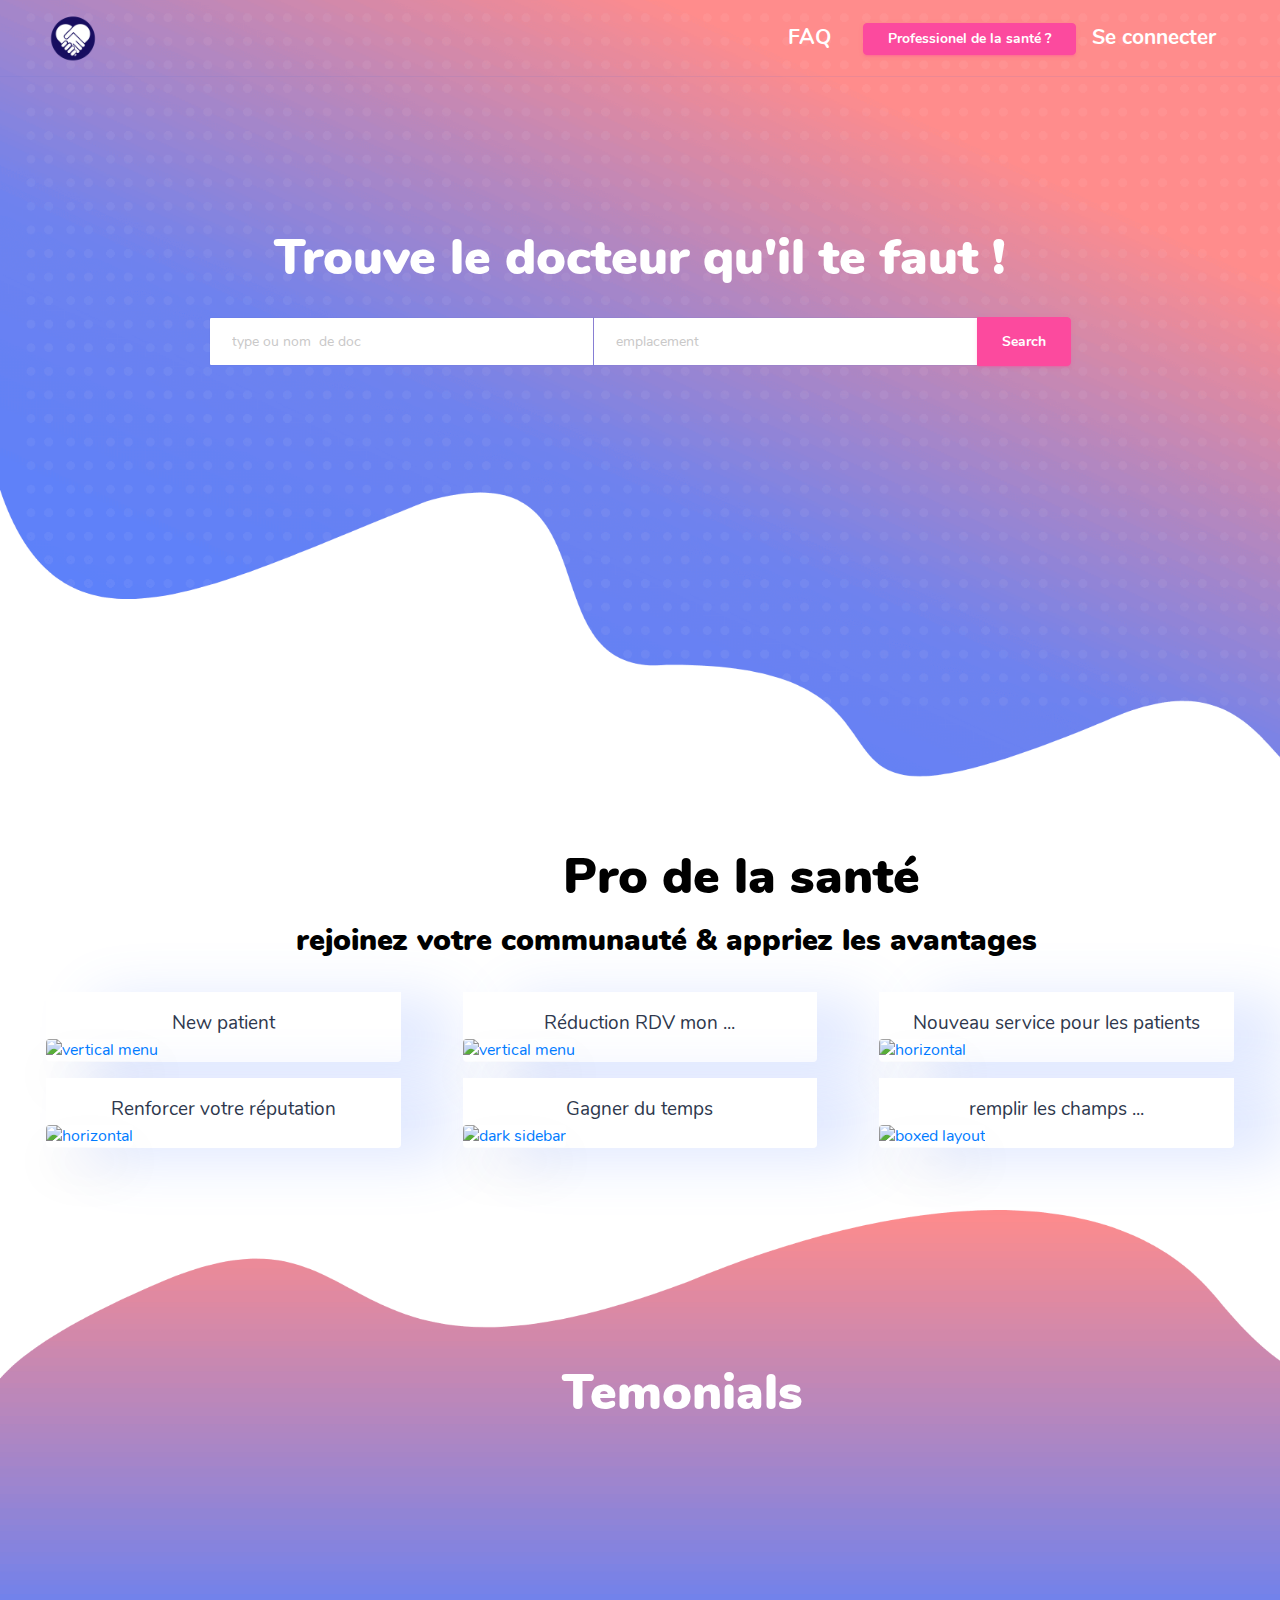
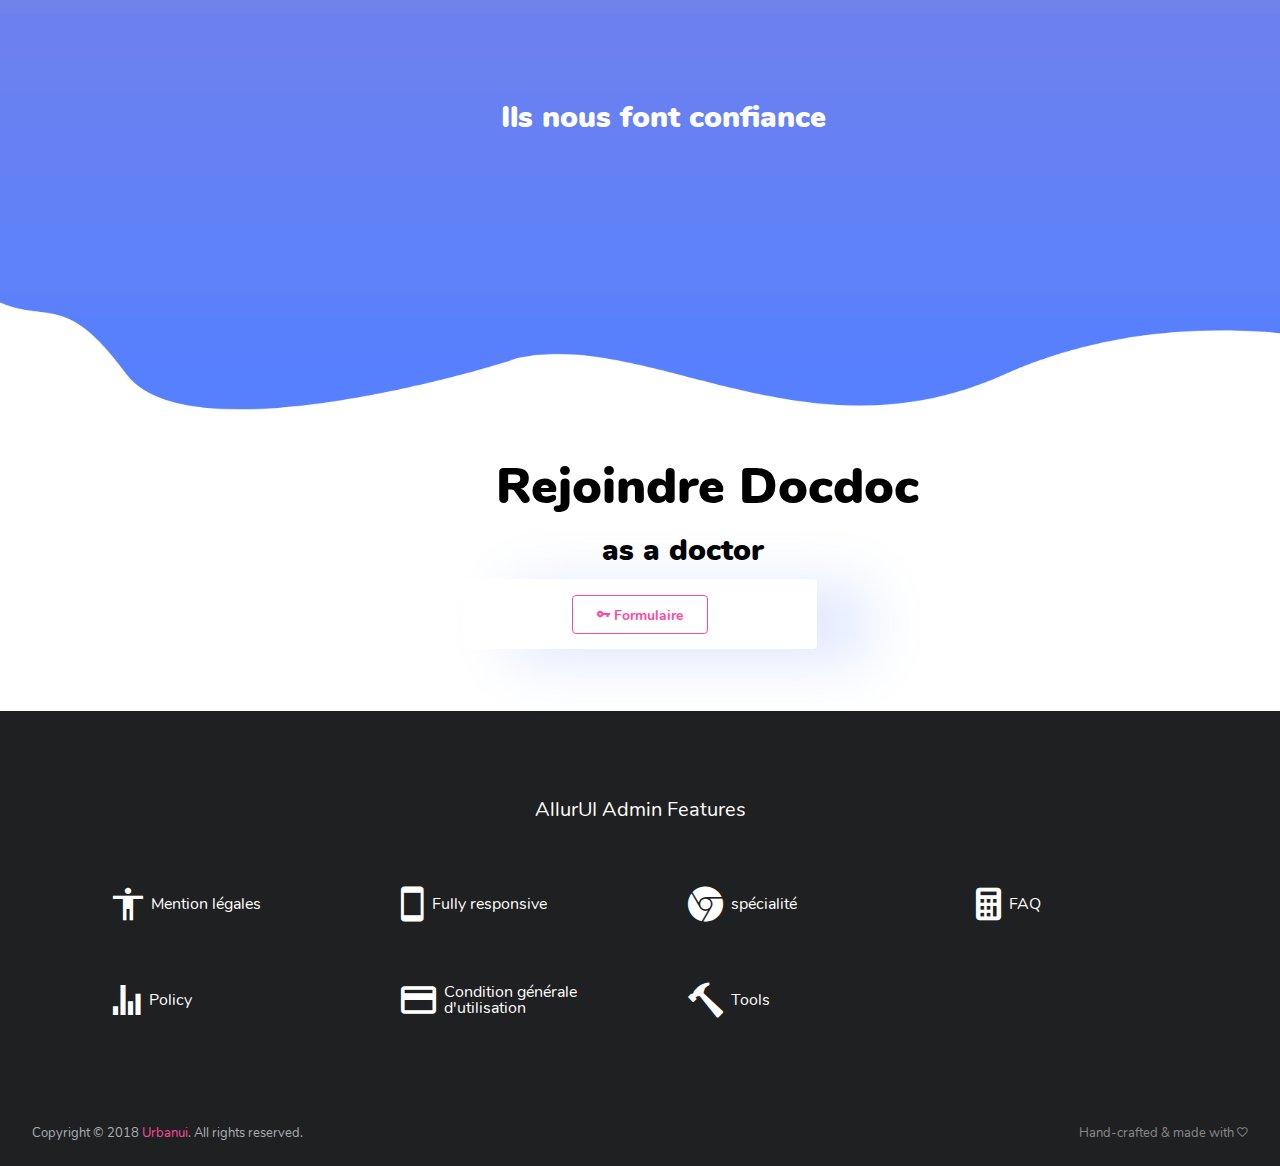
==== index.html @ 75f87665 "1.3" ====
<!DOCTYPE html>
<html lang="en">

<head>
  <!-- Required meta tags -->
  <meta charset="utf-8">
  <meta name="viewport" content="width=device-width, initial-scale=1, shrink-to-fit=no">
  <title>doc</title>
  <!-- base:css -->
  <link rel="stylesheet" href="vendors/ionicons/css/ionicons.css">
  <link rel="stylesheet" href="vendors/css/vendor.bundle.base.css">
  <!-- endinject -->
  <!-- plugin css for this page -->
  <link rel="stylesheet" href="vendors/owl-carousel-2/owl.carousel.min.css">
  <link rel="stylesheet" href="vendors/owl-carousel-2/owl.theme.default.min.css">
  <link rel="stylesheet" href="vendors/jvectormap/jquery-jvectormap.css">
  <link rel="stylesheet" href="vendors/mdi/css/materialdesignicons.min.css">

  <!-- End plugin css for this page -->
  <!-- inject:css -->
  <link rel="stylesheet" href="css/style.css">




  <!-- endinject -->
  <link rel="shortcut icon" href="images/favicon.png" />
</head>
<body>
  <div class="container-fluid px-0" style="background-image: url('images/app-banner.png') ; background-size: cover; height:800px" >
    <nav class="navbar navbar-expand-lg navbar-light border-bottom px-5">
  			<a class="navbar-brand" href="#">
  				<img src="images/log.png" style="width: 50px; height: auto"/>
  			</a>
  			<button class="navbar-toggler" type="button" data-toggle="collapse" data-target="#navbarNav" aria-controls="navbarNav" aria-expanded="false" aria-label="Toggle navigation">
  				<span class="navbar-toggler-icon"></span>
  			</button>
  			<div class="collapse navbar-collapse" id="navbarNav">
  				<ul class="navbar-nav ml-auto d-flex align-items-center">
  					<li class="nav-item">
  						<a class="nav-link px-3" href="index.html" target="_blank">FAQ</a>
  					</li>
            <li class="nav-item dropdown ml-3">
              <div class="btn-group">
                <a href="index.html" class="btn btn-primary btn-sm">Professionel de la santé ?</a>
              </div>
            </li>
  					<li class="nav-item">
  						<a class="nav-link px-3" id="features-link" href="#">Se connecter</a>
  					</li>

  				</ul>
  			</div>
      </nav>
      <div class="urbanui-demo-footer mt-5 text-center">
				<div class="btn-group dropup"style="color: #ffffff ; margin-top: 100px;" >
          <h1 class="nav-link" style=" font-size: 50px ; font-weight: 900; " >Trouve le docteur qu'il te faut !</h1>
				</div>
        <div class="form-group">
          <div class="input-group">
            <input type="text" class="form-control" placeholder="type ou nom  de doc " aria-label="Recipient's username">
            <input type="text" class="form-control" placeholder="emplacement" aria-label="Recipient's username">

            <div class="input-group-append">
              <button class="btn btn-sm btn-primary" type="button">Search</button>
            </div>
          </div>
        </div>
			</div>

    </div>




    <div class="container-fluid px-0" style="margin-top: 20px; " >
        <div class="content-wrapper layouts-preview-main-wrapper">
     <div  >
       <div class="btn-group dropup"style="color: black " >
         <center>
           <h1 class="nav-link" style=" margin-left: 400px ; font-size: 50px ; font-weight: 900;" >Pro de la santé</h1>
           <h1 class="nav-link" style="margin-left: 250px ;  font-size: 30px ; font-weight: 900;" >rejoinez votre communauté & appriez les avantages</h1>
         </center>
       </div>
              <div class="row layouts-preview-wrapper" style="margin-top: 50px" >
         <div class="col-md-4 grid-margin">
           <div class="p-3 preview-item">
             <a href="demo/vertical-default-light/index.html" target="_blank">
                 <img src="images/demo/vertical-default.jpg" alt="vertical menu" class="mw-100"/>
                 <div class="item-title">
                   <h4 class="text-center">New patient</h4>
                 </div>
             </a>
           </div>
         </div>
         <div class="col-md-4 grid-margin">
           <div class="p-3 preview-item">
             <a href="demo/vertical-default-dark/index.html" target="_blank">
                 <img src="images/demo/vertical-dark.jpg" alt="vertical menu" class="mw-100"/>
                 <div class="item-title">
                   <h4 class="text-center">Réduction RDV mon ...</h4>
                 </div>
             </a>
           </div>
         </div>
         <div class="col-md-4 grid-margin">
           <div class="p-3 preview-item">
             <a href="demo/horizontal-default-light/index.html" target="_blank">
               <img src="images/demo/horizontal-menu-light.jpg" alt="horizontal" class="mw-100"/>
               <div class="item-title">
                 <h4 class="text-center">Nouveau service pour les patients</h4>
               </div>
             </a>
           </div>
         </div>
         <div class="col-md-4 grid-margin">
           <div class="p-3 preview-item">
             <a href="demo/horizontal-default-dark/index.html" target="_blank">
               <img src="images/demo/horizontal-menu-dark.jpg" alt="horizontal" class="mw-100"/>
               <div class="item-title">
                 <h4 class="text-center">Renforcer votre réputation </h4>
               </div>
             </a>
           </div>
         </div>
         <div class="col-md-4 grid-margin">
           <div class="p-3 preview-item">
             <a href="demo/vertical-dark-sidebar/index.html" target="_blank">
               <img src="images/demo/dark-sidebar.jpg" alt="dark sidebar" class="mw-100"/>
               <div class="item-title">
                 <h4 class="text-center">Gagner du temps </h4>
               </div>
             </a>
           </div>
         </div>
         <div class="col-md-4 grid-margin">
           <div class="p-3 preview-item">
             <a href="demo/vertical-boxed/index.html" target="_blank">
               <img src="images/demo/boxed-layout.jpg" alt="boxed layout" class="mw-100"/>
               <div class="item-title">
                 <h4 class="text-center">remplir les champs ...


                 </h4>
               </div>
             </a>
           </div>
         </div>

       </div>

     </div>

    </div>
    </div>

    <div class="row" style="background-image: url('images/app_team.png') ; background-size: cover; height: 800px" >
      <div class="col-md-12">
        <div class="btn-group dropup"style="color: #ffffff ; margin-top: 150px" >
          <center>
            <h1 class="nav-link" style=" margin-left: 200% ; font-size: 50px ; font-weight: 900;" >Temonials</h1>
          </center>
        </div>
       </div>
               <div class="btn-group dropup" style="color: #ffffff ; width: 1000px" >
                   <h1 class="nav-link" style="  margin-left: 50%;   font-weight: 900;" >Ils nous font confiance</h1>
               </div>
      </div>

    </div>
    <div class="container-fluid px-0" style="margin-top: 20px; " >
        <div class="content-wrapper layouts-preview-main-wrapper">
     <div  >
       <div class="btn-group dropup"style="color: black " >
         <center>
           <h1 class="nav-link" style=" margin-left: 450px ; font-size: 50px ; font-weight: 900;" >Rejoindre Docdoc </h1>
           <h1 class="nav-link" style="margin-left: 400px ;  font-size: 30px ; font-weight: 900;" >as a doctor</h1>
         </center>
       </div>
              <div class="row layouts-preview-wrapper" style="margin-top: 50px" >
         <div class="col-md-4 grid-margin">

         </div>
         <div class="col-md-4 grid-margin">
           <div class="p-3 preview-item">
             <a href="demo/vertical-default-dark/index.html" target="_blank">
                 <div class="item-title">
                   <button type="button" class="btn btn-outline-primary btn-icon-text">
                            <i class="ion ion-md-key"></i>
                            Formulaire
                   </button>
                 </div>
             </a>
           </div>
         </div>
         <div class="col-md-4 grid-margin">

         </div>

       </div>

     </div>

    </div>
    </div>
    <footer class="footer">
      <div class="bg-primary p-5 text-white" id="features">
					<h4 class="mb-5 text-center py-3">AllurUI Admin Features</h4>
					<div class="row">
						<div class="col-md-3 mb-5 px-5">
							<h6 class="d-flex align-items-center">
								<i class="ion ion-md-body icon-lg mr-2"></i>
								Mention légales
							</h6>
						</div>
						<div class="col-md-3 mb-5 px-5">
							<h6 class="d-flex align-items-center">
								<i class="ion ion-md-phone-portrait icon-lg mr-2"></i>
								Fully responsive
							</h6>
						</div>
						<div class="col-md-3 mb-5 px-5">
							<h6 class="d-flex align-items-center">
								<i class="ion ion-logo-chrome icon-lg mr-2"></i>
								spécialité
							</h6>

						</div>
						<div class="col-md-3 mb-5 px-5">
							<h6 class="d-flex align-items-center">
								<i class="ion ion-md-calculator icon-lg mr-2"></i>
								 FAQ
							</h6>

						</div>
						<div class="col-md-3 mb-5 px-5">
							<h6 class="d-flex align-items-center">
								<i class="ion ion-md-stats icon-lg mr-2"></i>
								Policy
							</h6>

						</div>
						<div class="col-md-3 mb-5 px-5">
							<h6 class="d-flex align-items-center">
								<i class="ion ion-md-card icon-lg mr-2"></i>
								Condition générale d'utilisation
							</h6>

						</div>
						<div class="col-md-3 mb-5 px-5">
							<h6 class="d-flex align-items-center">
								<i class="ion ion-md-hammer icon-lg mr-2"></i>
								Tools
							</h6>

						</div>

					</div>
				</div>

        <div class="d-sm-flex justify-content-center justify-content-sm-between">
          <span class="text-muted text-center text-sm-left d-block d-sm-inline-block">Copyright © 2018 <a href="https://www.urbanui.com/" target="_blank">Urbanui</a>. All rights reserved.</span>
          <span class="float-none float-sm-right d-block mt-1 mt-sm-0 text-center">Hand-crafted & made with <i class="ion ion-md-heart-empty"></i></span>
        </div>

   </footer>
  <!-- container-scroller -->
  <!-- base:js -->

  <!-- base:js -->
  <script src="vendors/js/vendor.bundle.base.js"></script>
  <!-- endinject -->
  <!-- Plugin js for this page-->
  <!-- End plugin js for this page-->
  <!-- inject:js -->
  <script src="js/off-canvas.js"></script>
  <script src="js/hoverable-collapse.js"></script>
  <script src="js/template.js"></script>
  <script src="js/settings.js"></script>
  <script src="js/todolist.js"></script>
  <!-- endinject -->
  <!-- plugin js for this page -->
  <script src="vendors/chart.js/Chart.min.js"></script>
  <script src="vendors/owl²-carousel-2/owl.carousel.min.js"></script>
  <script src="vendors/jvectormap/jquery-jvectormap.min.js"></script>
  <script src="vendors/jvectormap/jquery-jvectormap-world-mill-en.js"></script>
  <!-- End plugin js for this page -->
  <!-- Custom js for this page-->
  <script src="js/dashboard.js"></script>
  <!-- End custom js for this page-->
</body>
</html>
---- vendors/css/vendor.bundle.base.css ----
/*
 * Container style
 */
.ps {
  overflow: hidden !important;
  overflow-anchor: none;
  -ms-overflow-style: none;
  touch-action: auto;
  -ms-touch-action: auto;
}

/*
 * Scrollbar rail styles
 */
.ps__rail-x {
  display: none;
  opacity: 0;
  transition: background-color .2s linear, opacity .2s linear;
  -webkit-transition: background-color .2s linear, opacity .2s linear;
  height: 15px;
  /* there must be 'bottom' or 'top' for ps__rail-x */
  bottom: 0px;
  /* please don't change 'position' */
  position: absolute;
}

.ps__rail-y {
  display: none;
  opacity: 0;
  transition: background-color .2s linear, opacity .2s linear;
  -webkit-transition: background-color .2s linear, opacity .2s linear;
  width: 15px;
  /* there must be 'right' or 'left' for ps__rail-y */
  right: 0;
  /* please don't change 'position' */
  position: absolute;
}

.ps--active-x > .ps__rail-x,
.ps--active-y > .ps__rail-y {
  display: block;
  background-color: transparent;
}

.ps:hover > .ps__rail-x,
.ps:hover > .ps__rail-y,
.ps--focus > .ps__rail-x,
.ps--focus > .ps__rail-y,
.ps--scrolling-x > .ps__rail-x,
.ps--scrolling-y > .ps__rail-y {
  opacity: 0.6;
}

.ps .ps__rail-x:hover,
.ps .ps__rail-y:hover,
.ps .ps__rail-x:focus,
.ps .ps__rail-y:focus,
.ps .ps__rail-x.ps--clicking,
.ps .ps__rail-y.ps--clicking {
  background-color: #eee;
  opacity: 0.9;
}

/*
 * Scrollbar thumb styles
 */
.ps__thumb-x {
  background-color: #aaa;
  border-radius: 6px;
  transition: background-color .2s linear, height .2s ease-in-out;
  -webkit-transition: background-color .2s linear, height .2s ease-in-out;
  height: 6px;
  /* there must be 'bottom' for ps__thumb-x */
  bottom: 2px;
  /* please don't change 'position' */
  position: absolute;
}

.ps__thumb-y {
  background-color: #aaa;
  border-radius: 6px;
  transition: background-color .2s linear, width .2s ease-in-out;
  -webkit-transition: background-color .2s linear, width .2s ease-in-out;
  width: 6px;
  /* there must be 'right' for ps__thumb-y */
  right: 2px;
  /* please don't change 'position' */
  position: absolute;
}

.ps__rail-x:hover > .ps__thumb-x,
.ps__rail-x:focus > .ps__thumb-x,
.ps__rail-x.ps--clicking .ps__thumb-x {
  background-color: #999;
  height: 11px;
}

.ps__rail-y:hover > .ps__thumb-y,
.ps__rail-y:focus > .ps__thumb-y,
.ps__rail-y.ps--clicking .ps__thumb-y {
  background-color: #999;
  width: 11px;
}

/* MS supports */
@supports (-ms-overflow-style: none) {
  .ps {
    overflow: auto !important;
  }
}

@media screen and (-ms-high-contrast: active), (-ms-high-contrast: none) {
  .ps {
    overflow: auto !important;
  }
}
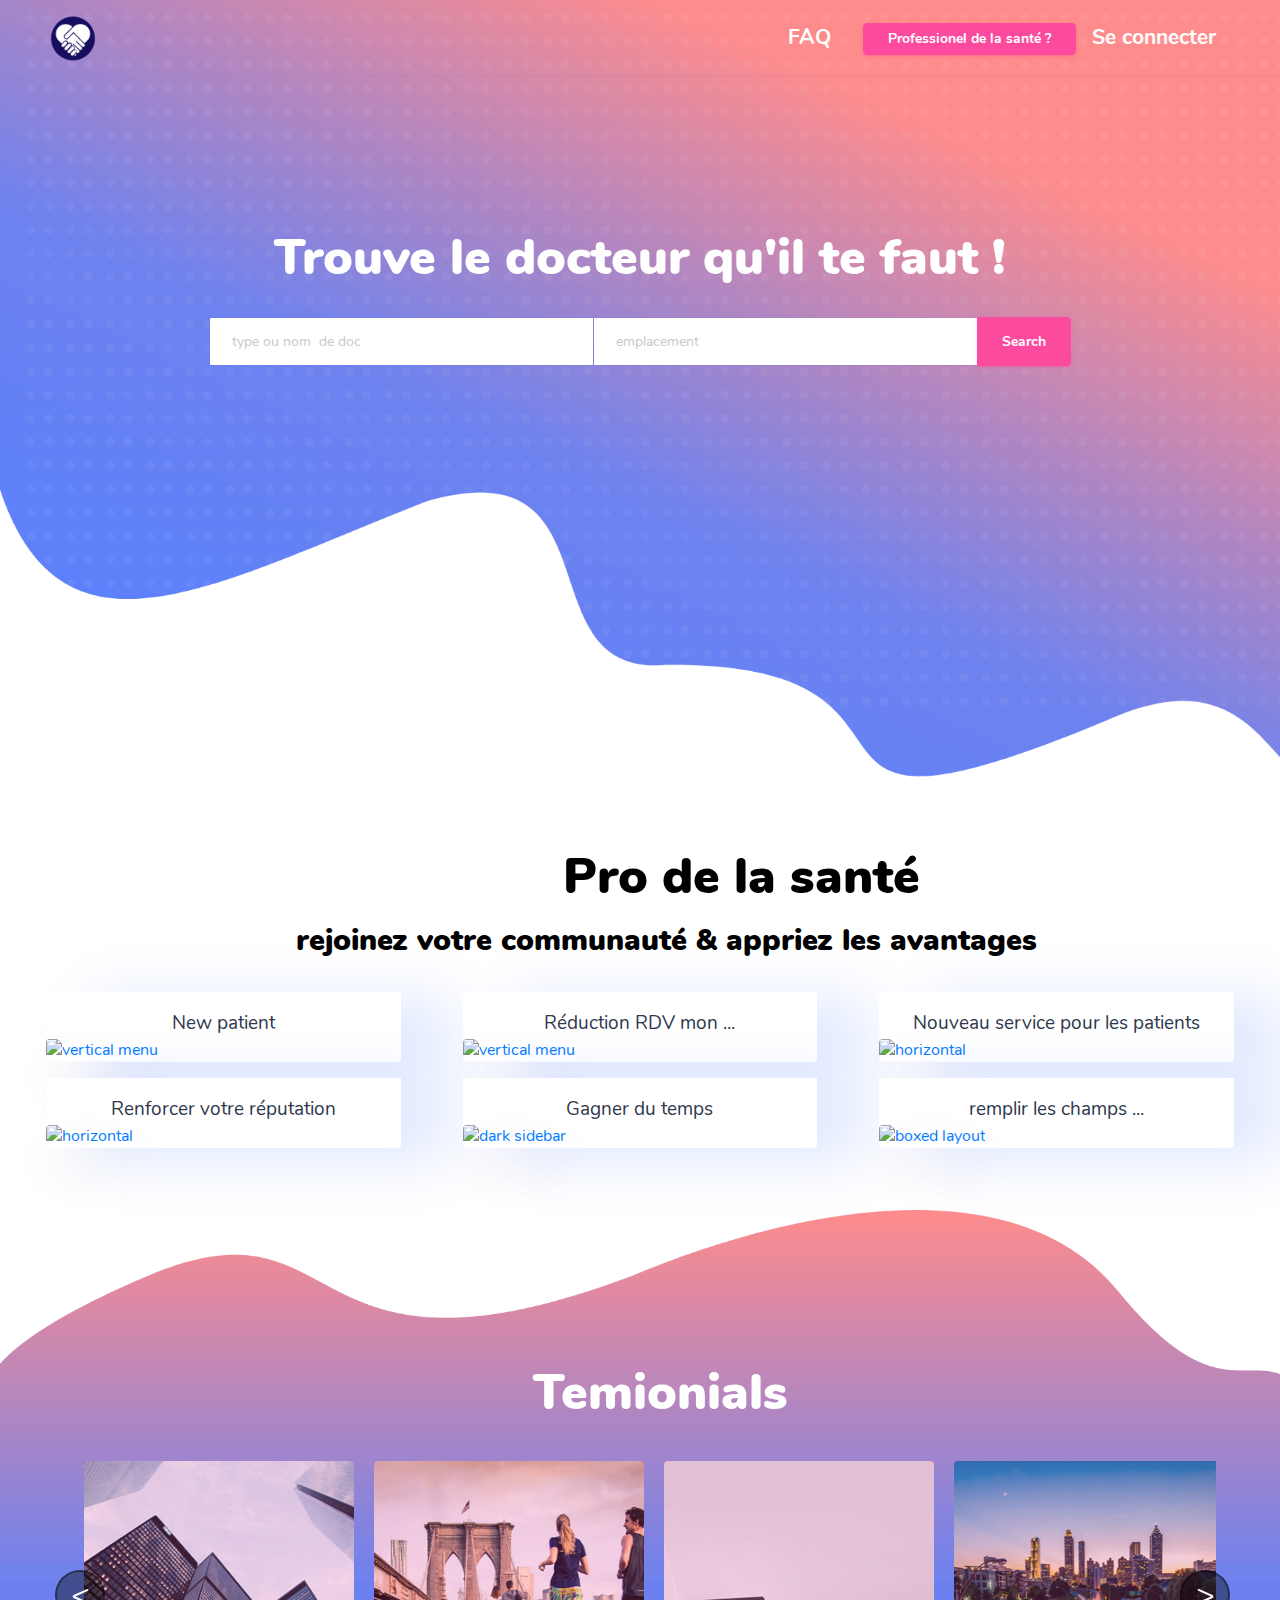
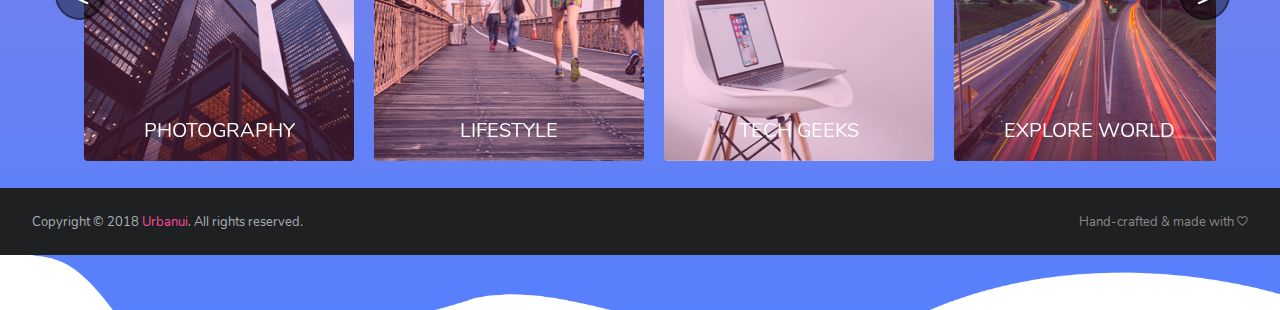
==== commit 2153a2f8: "v2.0.2" ====
--- a/index.html
+++ b/index.html
@@ -2,291 +2,329 @@
 <html lang="en">
 
 <head>
-  <!-- Required meta tags -->
-  <meta charset="utf-8">
-  <meta name="viewport" content="width=device-width, initial-scale=1, shrink-to-fit=no">
-  <title>doc</title>
-  <!-- base:css -->
-  <link rel="stylesheet" href="vendors/ionicons/css/ionicons.css">
-  <link rel="stylesheet" href="vendors/css/vendor.bundle.base.css">
-  <!-- endinject -->
-  <!-- plugin css for this page -->
-  <link rel="stylesheet" href="vendors/owl-carousel-2/owl.carousel.min.css">
-  <link rel="stylesheet" href="vendors/owl-carousel-2/owl.theme.default.min.css">
-  <link rel="stylesheet" href="vendors/jvectormap/jquery-jvectormap.css">
-  <link rel="stylesheet" href="vendors/mdi/css/materialdesignicons.min.css">
+    <!-- Required meta tags -->
+    <meta charset="utf-8">
+    <meta name="viewport" content="width=device-width, initial-scale=1, shrink-to-fit=no">
+    <title>doc</title>
+    <!-- base:css -->
+    <link rel="stylesheet" href="vendors/ionicons/css/ionicons.css">
+    <link rel="stylesheet" href="vendors/css/vendor.bundle.base.css">
+    <!-- endinject -->
+    <!-- plugin css for this page -->
+    <link rel="stylesheet" href="vendors/owl-carousel-2/owl.carousel.min.css">
+    <link rel="stylesheet" href="vendors/owl-carousel-2/owl.theme.default.min.css">
+    <link rel="stylesheet" href="vendors/jvectormap/jquery-jvectormap.css">
+    <link rel="stylesheet" href="vendors/mdi/css/materialdesignicons.min.css">
+    <!-- End plugin css for this page -->
+    <!-- inject:css -->
+    <link rel="stylesheet" href="css/style.css">
+    <link rel="stylesheet" href="css/styles.css">
+    <!-- endinject -->
+    <link rel="shortcut icon" href="images/log2.png" />
+</head>
 
-  <!-- End plugin css for this page -->
-  <!-- inject:css -->
-  <link rel="stylesheet" href="css/style.css">
+<body>
+    <div class="container-fluid px-0" style="background-image: url('images/app-banner.png') ; background-size: cover; height:800px">
+        <nav class="navbar navbar-expand-lg navbar-light border-bottom px-5">
+            <a class="navbar-brand" href="#">
+                <img src="images/log.png" style="width: 50px; height: auto" />
+            </a>
+            <button class="navbar-toggler" type="button" data-toggle="collapse" data-target="#navbarNav" aria-controls="navbarNav" aria-expanded="false" aria-label="Toggle navigation">
+                <span class="navbar-toggler-icon"></span>
+            </button>
+            <div class="collapse navbar-collapse" id="navbarNav">
+                <ul class="navbar-nav ml-auto d-flex align-items-center">
+                    <li class="nav-item">
+                        <a class="nav-link px-3" href="index.html" target="_blank">FAQ</a>
+                    </li>
+                    <li class="nav-item dropdown ml-3">
+                        <div class="btn-group">
+                            <a href="index.html" class="btn btn-primary btn-sm">Professionel de la santé ?</a>
+                        </div>
+                    </li>
+                    <li class="nav-item">
+                        <a class="nav-link px-3" id="features-link" href="#">Se connecter</a>
+                    </li>
+                </ul>
+            </div>
+        </nav>
+        <div class="urbanui-demo-footer mt-5 text-center">
+            <div class="btn-group dropup" style="color: #ffffff ; margin-top: 100px;">
+                <h1 class="nav-link" style=" font-size: 50px ; font-weight: 900; ">Trouve le docteur qu'il te faut !</h1>
+            </div>
+            <div class="form-group">
+                <div class="input-group">
+                    <input type="text" class="form-control" placeholder="type ou nom  de doc " aria-label="Recipient's username">
+                    <input type="text" class="form-control" placeholder="emplacement" aria-label="Recipient's username">
+                    <div class="input-group-append">
+                        <button class="btn btn-sm btn-primary" type="button">Search</button>
+                    </div>
+                </div>
+            </div>
+        </div>
+    </div>
+    <div class="container-fluid px-0" style="margin-top: 20px; ">
+        <div class="content-wrapper layouts-preview-main-wrapper">
+            <div>
+                <div class="btn-group dropup" style="color: black ">
+                    <center>
+                        <h1 class="nav-link" style=" margin-left: 400px ; font-size: 50px ; font-weight: 900;">Pro de la santé</h1>
+                        <h1 class="nav-link" style="margin-left: 250px ;  font-size: 30px ; font-weight: 900;">rejoinez votre communauté & appriez les avantages</h1>
+                    </center>
+                </div>
+                <div class="row layouts-preview-wrapper" style="margin-top: 50px">
+                    <div class="col-md-4 grid-margin">
+                        <div class="p-3 preview-item">
+                            <a href="demo/vertical-default-light/index.html" target="_blank">
+                                <img src="images/demo/vertical-default.jpg" alt="vertical menu" class="mw-100" />
+                                <div class="item-title">
+                                    <h4 class="text-center">New patient</h4>
+                                </div>
+                            </a>
+                        </div>
+                    </div>
+                    <div class="col-md-4 grid-margin">
+                        <div class="p-3 preview-item">
+                            <a href="demo/vertical-default-dark/index.html" target="_blank">
+                                <img src="images/demo/vertical-dark.jpg" alt="vertical menu" class="mw-100" />
+                                <div class="item-title">
+                                    <h4 class="text-center">Réduction RDV mon ...</h4>
+                                </div>
+                            </a>
+                        </div>
+                    </div>
+                    <div class="col-md-4 grid-margin">
+                        <div class="p-3 preview-item">
+                            <a href="demo/horizontal-default-light/index.html" target="_blank">
+                                <img src="images/demo/horizontal-menu-light.jpg" alt="horizontal" class="mw-100" />
+                                <div class="item-title">
+                                    <h4 class="text-center">Nouveau service pour les patients</h4>
+                                </div>
+                            </a>
+                        </div>
+                    </div>
+                    <div class="col-md-4 grid-margin">
+                        <div class="p-3 preview-item">
+                            <a href="demo/horizontal-default-dark/index.html" target="_blank">
+                                <img src="images/demo/horizontal-menu-dark.jpg" alt="horizontal" class="mw-100" />
+                                <div class="item-title">
+                                    <h4 class="text-center">Renforcer votre réputation </h4>
+                                </div>
+                            </a>
+                        </div>
+                    </div>
+                    <div class="col-md-4 grid-margin">
+                        <div class="p-3 preview-item">
+                            <a href="demo/vertical-dark-sidebar/index.html" target="_blank">
+                                <img src="images/demo/dark-sidebar.jpg" alt="dark sidebar" class="mw-100" />
+                                <div class="item-title">
+                                    <h4 class="text-center">Gagner du temps </h4>
+                                </div>
+                            </a>
+                        </div>
+                    </div>
+                    <div class="col-md-4 grid-margin">
+                        <div class="p-3 preview-item">
+                            <a href="demo/vertical-boxed/index.html" target="_blank">
+                                <img src="images/demo/boxed-layout.jpg" alt="boxed layout" class="mw-100" />
+                                <div class="item-title">
+                                    <h4 class="text-center">remplir les champs ...
+                                    </h4>
+                                </div>
+                            </a>
+                        </div>
+                    </div>
+                </div>
+            </div>
+        </div>
+    </div>
+    <div class="row" style="background-image: url('images/app_team.png') ; background-size: cover; height: 700px">
+        <div class="col-md-12">
+            <div class="btn-group dropup" style="color: #ffffff ; margin-top: 150px">
+                <center>
+                    <h1 class="nav-link" style=" margin-left: 180% ; font-size: 50px ; font-weight: 900;">Temionials</h1>
+                </center>
+            </div>
+            <div class="row portfolio-grid" id="slides">
+              <div class="row sliders">
+                <div class='slidesBox'>
+                    <figure class="effect-text-in">
+                        <img src="images/samples/300x300/1.jpg" alt="image" />
+                        <figcaption>
+                            <h4>Photography</h4>
+                            <p>Lorem ipsum dolor sit amet, consectetur adipiscing elit</p>
+                        </figcaption>
+                    </figure>
+                </div>
+                <div class='slidesBox'>
+                    <figure class="effect-text-in">
+                        <img src="images/samples/300x300/2.jpg" alt="image" />
+                        <figcaption>
+                            <h4>Lifestyle</h4>
+                            <p>Lorem ipsum dolor sit amet, consectetur adipiscing elit</p>
+                        </figcaption>
+                    </figure>
+                </div>
+                <div class='slidesBox'>
+                    <figure class="effect-text-in">
+                        <img src="images/samples/300x300/3.jpg" alt="image" />
+                        <figcaption>
+                            <h4>Tech Geeks</h4>
+                            <p>Lorem ipsum dolor sit amet, consectetur adipiscing elit</p>
+                        </figcaption>
+                    </figure>
+                </div>
+                <div class='slidesBox'>
+                    <figure class="effect-text-in">
+                        <img src="images/samples/300x300/4.jpg" alt="image" />
+                        <figcaption>
+                            <h4>Explore World</h4>
+                            <p>Lorem ipsum dolor sit amet, consectetur adipiscing elit</p>
+                        </figcaption>
+                    </figure>
+                </div>
+                <div class='slidesBox'>
+                    <figure class="effect-text-in">
+                        <img src="images/samples/300x300/5.jpg" alt="image" />
+                        <figcaption>
+                            <h4>Travel</h4>
+                            <p>Lorem ipsum dolor sit amet, consectetur adipiscing elit</p>
+                        </figcaption>
+                    </figure>
+                </div>
+                <div class='slidesBox'>
+                    <figure class="effect-text-in">
+                        <img src="images/samples/300x300/6.jpg" alt="image" />
+                        <figcaption>
+                            <h4>Colors</h4>
+                            <p>Lorem ipsum dolor sit amet, consectetur adipiscing elit</p>
+                        </figcaption>
+                    </figure>
+                </div>
+                <div class='slidesBox'>
+                    <figure class="effect-text-in">
+                        <img src="images/samples/300x300/7.jpg" alt="image" />
+                        <figcaption>
+                            <h4>Through Nature</h4>
+                            <p>Lorem ipsum dolor sit amet, consectetur adipiscing elit</p>
+                        </figcaption>
+                    </figure>
+                </div>
+                <div class='slidesBox'>
+                    <figure class="effect-text-in">
+                        <img src="images/samples/300x300/8.jpg" alt="image" />
+                        <figcaption>
+                            <h4>World</h4>
+                            <p>Lorem ipsum dolor sit amet, consectetur adipiscing elit</p>
+                        </figcaption>
+                    </figure>
+                </div>
+                <div class='slidesBox'>
+                    <figure class="effect-text-in">
+                        <img src="images/samples/300x300/9.jpg" alt="image" />
+                        <figcaption>
+                            <h4>Cultures</h4>
+                            <p>Lorem ipsum dolor sit amet, consectetur adipiscing elit</p>
+                        </figcaption>
+                    </figure>
+                </div>
+                <div class='slidesBox'>
+                    <figure class="effect-text-in">
+                        <img src="images/samples/300x300/10.jpg" alt="image" />
+                        <figcaption>
+                            <h4>Habits</h4>
+                            <p>Lorem ipsum dolor sit amet, consectetur adipiscing elit</p>
+                        </figcaption>
+                    </figure>
+                </div>
+                <div class='slidesBox'>
+                    <figure class="effect-text-in">
+                        <img src="images/samples/300x300/11.jpg" alt="image" />
+                        <figcaption>
+                            <h4>Being yourself</h4>
+                            <p>Lorem ipsum dolor sit amet, consectetur adipiscing elit</p>
+                        </figcaption>
+                    </figure>
+                </div>
+                <div class='slidesBox'>
+                    <figure class="effect-text-in">
+                        <img src="images/samples/300x300/12.jpg" alt="image" />
+                        <figcaption>
+                            <h4>Nature</h4>
+                            <p>Lorem ipsum dolor sit amet, consectetur adipiscing elit</p>
+                        </figcaption>
+                    </figure>
+                </div>
+                <div class='slidesBox'>
+                    <figure class="effect-text-in">
+                        <img src="images/samples/300x300/13.jpg" alt="image" />
+                        <figcaption>
+                            <h4>Routines</h4>
+                            <p>Lorem ipsum dolor sit amet, consectetur adipiscing elit</p>
+                        </figcaption>
+                    </figure>
+                </div>
+                <div class='slidesBox'>
+                    <figure class="effect-text-in">
+                        <img src="images/samples/300x300/14.jpg" alt="image" />
+                        <figcaption>
+                            <h4>Life</h4>
+                            <p>Lorem ipsum dolor sit amet, consectetur adipiscing elit</p>
+                        </figcaption>
+                    </figure>
+                </div>
+                <div class='slidesBox'>
+                    <figure class="effect-text-in">
+                        <img src="images/samples/300x300/15.jpg" alt="image" />
+                        <figcaption>
+                            <h4>Vision</h4>
+                            <p>Lorem ipsum dolor sit amet, consectetur adipiscing elit</p>
+                        </figcaption>
+                    </figure>
+                </div>
+              </div>
+              <div class="move moveLeft">
+                <
+              </div>
+              <div class="move moveRight">
+                >
+              </div>
+            </div>
+            <!-- content-wrapper ends -->
+            <!-- partial:../../partials/_footer.html -->
+            <footer class="footer">
+                <div class="d-sm-flex justify-content-center justify-content-sm-between">
+                    <span class="text-muted text-center text-sm-left d-block d-sm-inline-block">Copyright © 2018 <a href="https://www.urbanui.com/" target="_blank">Urbanui</a>. All rights reserved.</span>
+                    <span class="float-none float-sm-right d-block mt-1 mt-sm-0 text-center">Hand-crafted & made with <i class="ion ion-md-heart-empty"></i></span>
+                </div>
+            </footer>
+            <!-- partial -->
+        </div>
+    </div>
+    <!-- container-scroller -->
+    <!-- base:js -->
+    <!-- base:js -->
+    <script src="vendors/js/vendor.bundle.base.js"></script>
+    <!-- endinject -->
+    <!-- Plugin js for this page-->
+    <!-- End plugin js for this page-->
+    <!-- inject:js -->
+    <script src="js/off-canvas.js"></script>
+    <script src="js/hoverable-collapse.js"></script>
+    <script src="js/template.js"></script>
+    <script src="js/settings.js"></script>
+    <script src="js/todolist.js"></script>
+    <!-- endinject -->
+    <!-- plugin js for this page -->
+    <script src="vendors/chart.js/Chart.min.js"></script>
+    <script src="vendors/owl²-carousel-2/owl.carousel.min.js"></script>
+    <script src="vendors/jvectormap/jquery-jvectormap.min.js"></script>
+    <script src="vendors/jvectormap/jquery-jvectormap-world-mill-en.js"></script>
+    <!-- End plugin js for this page -->
+    <!-- Custom js for this page-->
+    <script src="js/dashboard.js"></script>
+    <!-- End custom js for this page-->
+    <script src="js/scripts.js"></script>
+</body>
 
-
-
-
-  <!-- endinject -->
-  <link rel="shortcut icon" href="images/favicon.png" />
-</head>
-<body>
-  <div class="container-fluid px-0" style="background-image: url('images/app-banner.png') ; background-size: cover; height:800px" >
-    <nav class="navbar navbar-expand-lg navbar-light border-bottom px-5">
-  			<a class="navbar-brand" href="#">
-  				<img src="images/log.png" style="width: 50px; height: auto"/>
-  			</a>
-  			<button class="navbar-toggler" type="button" data-toggle="collapse" data-target="#navbarNav" aria-controls="navbarNav" aria-expanded="false" aria-label="Toggle navigation">
-  				<span class="navbar-toggler-icon"></span>
-  			</button>
-  			<div class="collapse navbar-collapse" id="navbarNav">
-  				<ul class="navbar-nav ml-auto d-flex align-items-center">
-  					<li class="nav-item">
-  						<a class="nav-link px-3" href="index.html" target="_blank">FAQ</a>
-  					</li>
-            <li class="nav-item dropdown ml-3">
-              <div class="btn-group">
-                <a href="index.html" class="btn btn-primary btn-sm">Professionel de la santé ?</a>
-              </div>
-            </li>
-  					<li class="nav-item">
-  						<a class="nav-link px-3" id="features-link" href="#">Se connecter</a>
-  					</li>
-
-  				</ul>
-  			</div>
-      </nav>
-      <div class="urbanui-demo-footer mt-5 text-center">
-				<div class="btn-group dropup"style="color: #ffffff ; margin-top: 100px;" >
-          <h1 class="nav-link" style=" font-size: 50px ; font-weight: 900; " >Trouve le docteur qu'il te faut !</h1>
-				</div>
-        <div class="form-group">
-          <div class="input-group">
-            <input type="text" class="form-control" placeholder="type ou nom  de doc " aria-label="Recipient's username">
-            <input type="text" class="form-control" placeholder="emplacement" aria-label="Recipient's username">
-
-            <div class="input-group-append">
-              <button class="btn btn-sm btn-primary" type="button">Search</button>
-            </div>
-          </div>
-        </div>
-			</div>
-
-    </div>
-
-
-
-
-    <div class="container-fluid px-0" style="margin-top: 20px; " >
-        <div class="content-wrapper layouts-preview-main-wrapper">
-     <div  >
-       <div class="btn-group dropup"style="color: black " >
-         <center>
-           <h1 class="nav-link" style=" margin-left: 400px ; font-size: 50px ; font-weight: 900;" >Pro de la santé</h1>
-           <h1 class="nav-link" style="margin-left: 250px ;  font-size: 30px ; font-weight: 900;" >rejoinez votre communauté & appriez les avantages</h1>
-         </center>
-       </div>
-              <div class="row layouts-preview-wrapper" style="margin-top: 50px" >
-         <div class="col-md-4 grid-margin">
-           <div class="p-3 preview-item">
-             <a href="demo/vertical-default-light/index.html" target="_blank">
-                 <img src="images/demo/vertical-default.jpg" alt="vertical menu" class="mw-100"/>
-                 <div class="item-title">
-                   <h4 class="text-center">New patient</h4>
-                 </div>
-             </a>
-           </div>
-         </div>
-         <div class="col-md-4 grid-margin">
-           <div class="p-3 preview-item">
-             <a href="demo/vertical-default-dark/index.html" target="_blank">
-                 <img src="images/demo/vertical-dark.jpg" alt="vertical menu" class="mw-100"/>
-                 <div class="item-title">
-                   <h4 class="text-center">Réduction RDV mon ...</h4>
-                 </div>
-             </a>
-           </div>
-         </div>
-         <div class="col-md-4 grid-margin">
-           <div class="p-3 preview-item">
-             <a href="demo/horizontal-default-light/index.html" target="_blank">
-               <img src="images/demo/horizontal-menu-light.jpg" alt="horizontal" class="mw-100"/>
-               <div class="item-title">
-                 <h4 class="text-center">Nouveau service pour les patients</h4>
-               </div>
-             </a>
-           </div>
-         </div>
-         <div class="col-md-4 grid-margin">
-           <div class="p-3 preview-item">
-             <a href="demo/horizontal-default-dark/index.html" target="_blank">
-               <img src="images/demo/horizontal-menu-dark.jpg" alt="horizontal" class="mw-100"/>
-               <div class="item-title">
-                 <h4 class="text-center">Renforcer votre réputation </h4>
-               </div>
-             </a>
-           </div>
-         </div>
-         <div class="col-md-4 grid-margin">
-           <div class="p-3 preview-item">
-             <a href="demo/vertical-dark-sidebar/index.html" target="_blank">
-               <img src="images/demo/dark-sidebar.jpg" alt="dark sidebar" class="mw-100"/>
-               <div class="item-title">
-                 <h4 class="text-center">Gagner du temps </h4>
-               </div>
-             </a>
-           </div>
-         </div>
-         <div class="col-md-4 grid-margin">
-           <div class="p-3 preview-item">
-             <a href="demo/vertical-boxed/index.html" target="_blank">
-               <img src="images/demo/boxed-layout.jpg" alt="boxed layout" class="mw-100"/>
-               <div class="item-title">
-                 <h4 class="text-center">remplir les champs ...
-
-
-                 </h4>
-               </div>
-             </a>
-           </div>
-         </div>
-
-       </div>
-
-     </div>
-
-    </div>
-    </div>
-
-    <div class="row" style="background-image: url('images/app_team.png') ; background-size: cover; height: 800px" >
-      <div class="col-md-12">
-        <div class="btn-group dropup"style="color: #ffffff ; margin-top: 150px" >
-          <center>
-            <h1 class="nav-link" style=" margin-left: 200% ; font-size: 50px ; font-weight: 900;" >Temonials</h1>
-          </center>
-        </div>
-       </div>
-               <div class="btn-group dropup" style="color: #ffffff ; width: 1000px" >
-                   <h1 class="nav-link" style="  margin-left: 50%;   font-weight: 900;" >Ils nous font confiance</h1>
-               </div>
-      </div>
-
-    </div>
-    <div class="container-fluid px-0" style="margin-top: 20px; " >
-        <div class="content-wrapper layouts-preview-main-wrapper">
-     <div  >
-       <div class="btn-group dropup"style="color: black " >
-         <center>
-           <h1 class="nav-link" style=" margin-left: 450px ; font-size: 50px ; font-weight: 900;" >Rejoindre Docdoc </h1>
-           <h1 class="nav-link" style="margin-left: 400px ;  font-size: 30px ; font-weight: 900;" >as a doctor</h1>
-         </center>
-       </div>
-              <div class="row layouts-preview-wrapper" style="margin-top: 50px" >
-         <div class="col-md-4 grid-margin">
-
-         </div>
-         <div class="col-md-4 grid-margin">
-           <div class="p-3 preview-item">
-             <a href="demo/vertical-default-dark/index.html" target="_blank">
-                 <div class="item-title">
-                   <button type="button" class="btn btn-outline-primary btn-icon-text">
-                            <i class="ion ion-md-key"></i>
-                            Formulaire
-                   </button>
-                 </div>
-             </a>
-           </div>
-         </div>
-         <div class="col-md-4 grid-margin">
-
-         </div>
-
-       </div>
-
-     </div>
-
-    </div>
-    </div>
-    <footer class="footer">
-      <div class="bg-primary p-5 text-white" id="features">
-					<h4 class="mb-5 text-center py-3">AllurUI Admin Features</h4>
-					<div class="row">
-						<div class="col-md-3 mb-5 px-5">
-							<h6 class="d-flex align-items-center">
-								<i class="ion ion-md-body icon-lg mr-2"></i>
-								Mention légales
-							</h6>
-						</div>
-						<div class="col-md-3 mb-5 px-5">
-							<h6 class="d-flex align-items-center">
-								<i class="ion ion-md-phone-portrait icon-lg mr-2"></i>
-								Fully responsive
-							</h6>
-						</div>
-						<div class="col-md-3 mb-5 px-5">
-							<h6 class="d-flex align-items-center">
-								<i class="ion ion-logo-chrome icon-lg mr-2"></i>
-								spécialité
-							</h6>
-
-						</div>
-						<div class="col-md-3 mb-5 px-5">
-							<h6 class="d-flex align-items-center">
-								<i class="ion ion-md-calculator icon-lg mr-2"></i>
-								 FAQ
-							</h6>
-
-						</div>
-						<div class="col-md-3 mb-5 px-5">
-							<h6 class="d-flex align-items-center">
-								<i class="ion ion-md-stats icon-lg mr-2"></i>
-								Policy
-							</h6>
-
-						</div>
-						<div class="col-md-3 mb-5 px-5">
-							<h6 class="d-flex align-items-center">
-								<i class="ion ion-md-card icon-lg mr-2"></i>
-								Condition générale d'utilisation
-							</h6>
-
-						</div>
-						<div class="col-md-3 mb-5 px-5">
-							<h6 class="d-flex align-items-center">
-								<i class="ion ion-md-hammer icon-lg mr-2"></i>
-								Tools
-							</h6>
-
-						</div>
-
-					</div>
-				</div>
-
-        <div class="d-sm-flex justify-content-center justify-content-sm-between">
-          <span class="text-muted text-center text-sm-left d-block d-sm-inline-block">Copyright © 2018 <a href="https://www.urbanui.com/" target="_blank">Urbanui</a>. All rights reserved.</span>
-          <span class="float-none float-sm-right d-block mt-1 mt-sm-0 text-center">Hand-crafted & made with <i class="ion ion-md-heart-empty"></i></span>
-        </div>
-
-   </footer>
-  <!-- container-scroller -->
-  <!-- base:js -->
-
-  <!-- base:js -->
-  <script src="vendors/js/vendor.bundle.base.js"></script>
-  <!-- endinject -->
-  <!-- Plugin js for this page-->
-  <!-- End plugin js for this page-->
-  <!-- inject:js -->
-  <script src="js/off-canvas.js"></script>
-  <script src="js/hoverable-collapse.js"></script>
-  <script src="js/template.js"></script>
-  <script src="js/settings.js"></script>
-  <script src="js/todolist.js"></script>
-  <!-- endinject -->
-  <!-- plugin js for this page -->
-  <script src="vendors/chart.js/Chart.min.js"></script>
-  <script src="vendors/owl²-carousel-2/owl.carousel.min.js"></script>
-  <script src="vendors/jvectormap/jquery-jvectormap.min.js"></script>
-  <script src="vendors/jvectormap/jquery-jvectormap-world-mill-en.js"></script>
-  <!-- End plugin js for this page -->
-  <!-- Custom js for this page-->
-  <script src="js/dashboard.js"></script>
-  <!-- End custom js for this page-->
-</body>
-</html>
+</html>--- a/css/styles.css
+++ b/css/styles.css
@@ -0,0 +1,50 @@
+.portfolio-grid{
+	/*border: 2px solid red;*/
+	height: 350px;
+	width: 90%;
+	overflow-x: hidden;
+	margin: 2px auto;
+	padding: 0 20px;
+}
+
+.slidesBox{
+	height: 300px;
+	width: 270px;
+	margin: auto 20px auto 0;
+}
+
+.portfolio-grid figure.effect-text-in{
+	height: 100%;
+	width: 100%
+}
+
+.sliders{
+	margin: auto;
+	flex-wrap: initial;
+	height: 320px;
+	width: auto;
+}
+
+.move{
+	position: absolute;
+	height: 50px;
+	width: 50px;
+	border: 2px solid rgba(0, 0, 0, .4);
+	border-radius: 50%;
+	display: flex;
+	justify-content: center;
+	align-items: center;
+	background-color: rgba(0, 0, 0, .4);
+	cursor: pointer;
+	font-size: 32px;
+	color: white;
+	top: 360px;
+}
+
+.move:nth-child(3){
+	right: 65px;
+}
+
+.move:nth-child(2){
+	left: 70px;
+}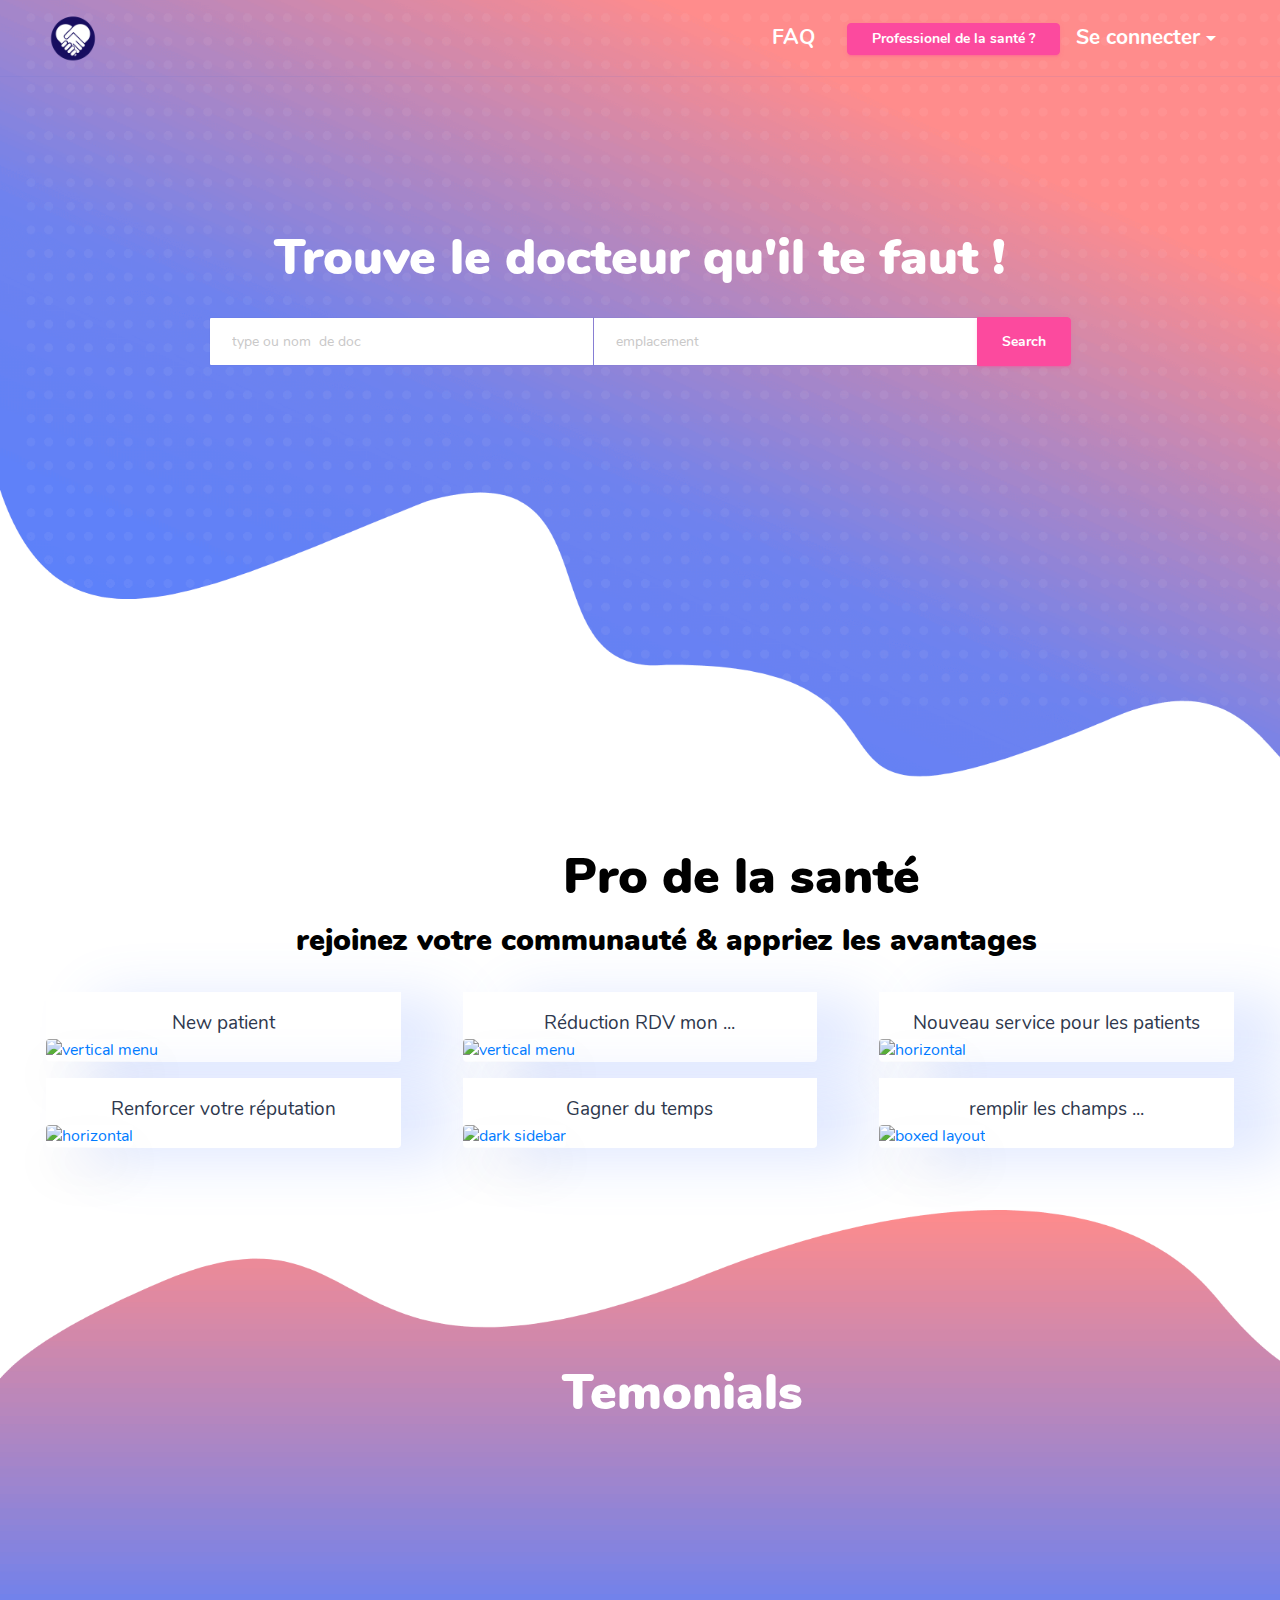
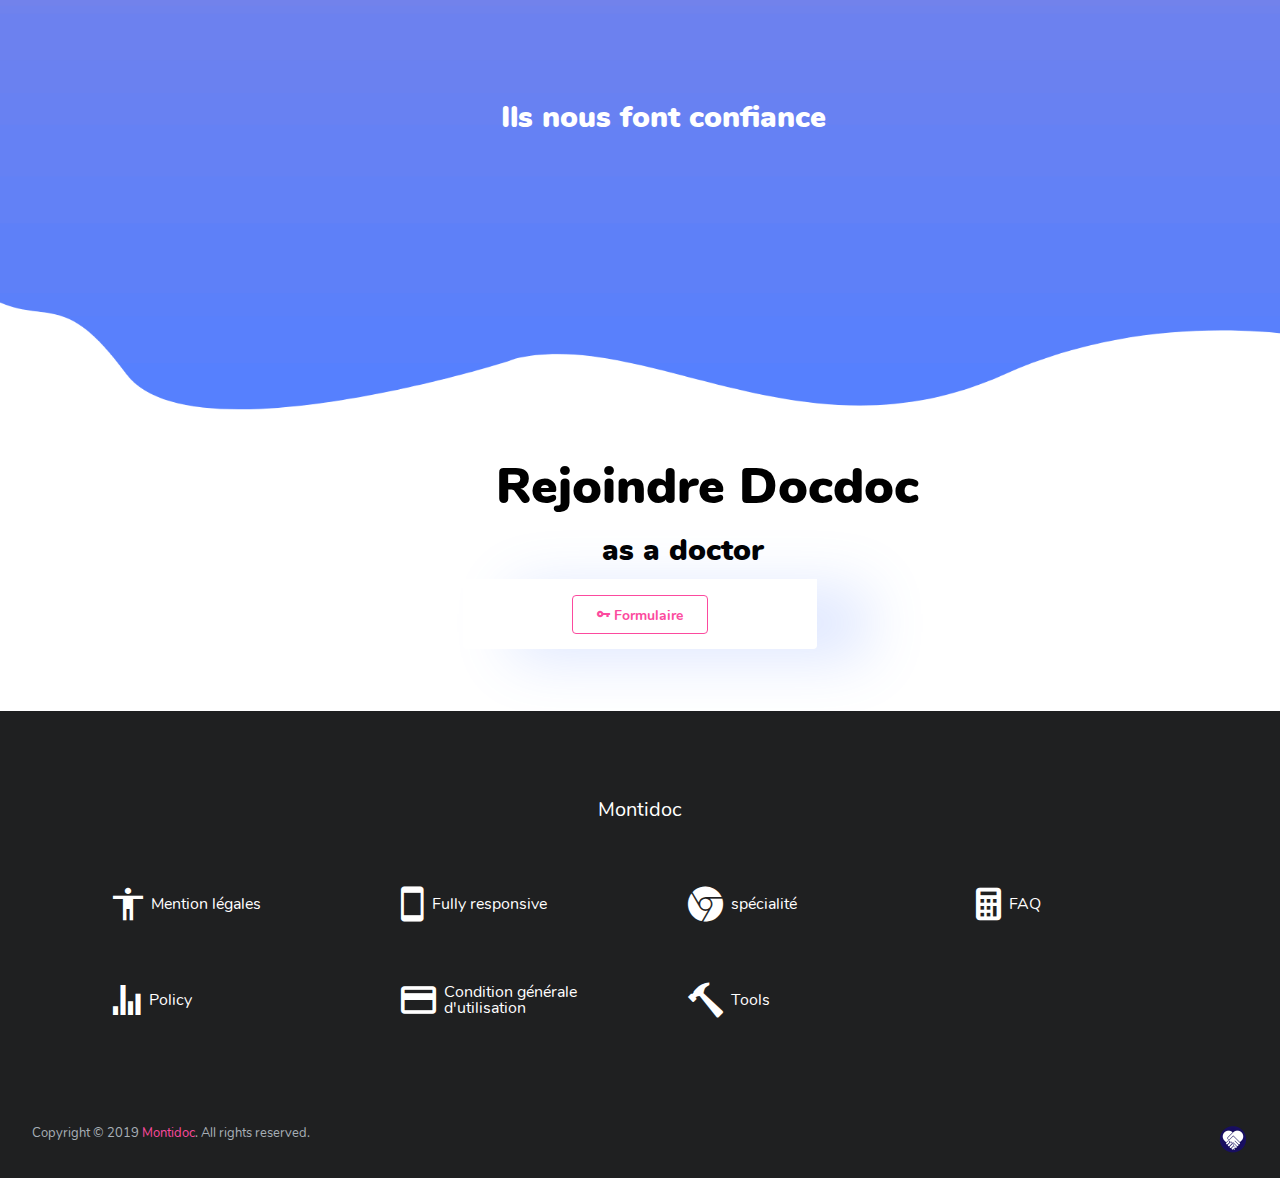
==== commit 92500dcd: "1.4" ====
--- a/index.html
+++ b/index.html
@@ -2,329 +2,304 @@
 <html lang="en">
 
 <head>
-    <!-- Required meta tags -->
-    <meta charset="utf-8">
-    <meta name="viewport" content="width=device-width, initial-scale=1, shrink-to-fit=no">
-    <title>doc</title>
-    <!-- base:css -->
-    <link rel="stylesheet" href="vendors/ionicons/css/ionicons.css">
-    <link rel="stylesheet" href="vendors/css/vendor.bundle.base.css">
-    <!-- endinject -->
-    <!-- plugin css for this page -->
-    <link rel="stylesheet" href="vendors/owl-carousel-2/owl.carousel.min.css">
-    <link rel="stylesheet" href="vendors/owl-carousel-2/owl.theme.default.min.css">
-    <link rel="stylesheet" href="vendors/jvectormap/jquery-jvectormap.css">
-    <link rel="stylesheet" href="vendors/mdi/css/materialdesignicons.min.css">
-    <!-- End plugin css for this page -->
-    <!-- inject:css -->
-    <link rel="stylesheet" href="css/style.css">
-    <link rel="stylesheet" href="css/styles.css">
-    <!-- endinject -->
-    <link rel="shortcut icon" href="images/log2.png" />
+  <!-- Required meta tags -->
+  <meta charset="utf-8">
+  <meta name="viewport" content="width=device-width, initial-scale=1, shrink-to-fit=no">
+  <title>doc</title>
+  <!-- base:css -->
+  <link rel="stylesheet" href="vendors/ionicons/css/ionicons.css">
+  <link rel="stylesheet" href="vendors/css/vendor.bundle.base.css">
+  <!-- endinject -->
+  <!-- plugin css for this page -->
+  <link rel="stylesheet" href="vendors/owl-carousel-2/owl.carousel.min.css">
+  <link rel="stylesheet" href="vendors/owl-carousel-2/owl.theme.default.min.css">
+  <link rel="stylesheet" href="vendors/jvectormap/jquery-jvectormap.css">
+  <link rel="stylesheet" href="vendors/mdi/css/materialdesignicons.min.css">
+
+  <!-- End plugin css for this page -->
+  <!-- inject:css -->
+  <link rel="stylesheet" href="css/style.css">
+
+
+
+
+  <!-- endinject -->
+  <link rel="shortcut icon" href="images/favicon.png" />
 </head>
-
 <body>
-    <div class="container-fluid px-0" style="background-image: url('images/app-banner.png') ; background-size: cover; height:800px">
-        <nav class="navbar navbar-expand-lg navbar-light border-bottom px-5">
-            <a class="navbar-brand" href="#">
-                <img src="images/log.png" style="width: 50px; height: auto" />
-            </a>
-            <button class="navbar-toggler" type="button" data-toggle="collapse" data-target="#navbarNav" aria-controls="navbarNav" aria-expanded="false" aria-label="Toggle navigation">
-                <span class="navbar-toggler-icon"></span>
-            </button>
-            <div class="collapse navbar-collapse" id="navbarNav">
-                <ul class="navbar-nav ml-auto d-flex align-items-center">
-                    <li class="nav-item">
-                        <a class="nav-link px-3" href="index.html" target="_blank">FAQ</a>
-                    </li>
-                    <li class="nav-item dropdown ml-3">
-                        <div class="btn-group">
-                            <a href="index.html" class="btn btn-primary btn-sm">Professionel de la santé ?</a>
-                        </div>
-                    </li>
-                    <li class="nav-item">
-                        <a class="nav-link px-3" id="features-link" href="#">Se connecter</a>
-                    </li>
-                </ul>
+  <div class="container-fluid px-0" style="background-image: url('images/app-banner.png') ; background-size: cover; height:800px" >
+    <nav class="navbar navbar-expand-lg navbar-light border-bottom px-5">
+  			<a class="navbar-brand" href="#">
+  				<img src="images/log.png" style="width: 50px; height: auto"/>
+  			</a>
+  			<button class="navbar-toggler" type="button" data-toggle="collapse" data-target="#navbarNav" aria-controls="navbarNav" aria-expanded="false" aria-label="Toggle navigation">
+  				<span class="navbar-toggler-icon"></span>
+  			</button>
+  			<div class="collapse navbar-collapse" id="navbarNav">
+  				<ul class="navbar-nav ml-auto d-flex align-items-center">
+  					<li class="nav-item">
+  						<a class="nav-link px-3" href="index.html" target="_blank">FAQ</a>
+  					</li>
+            <li class="nav-item dropdown ml-3">
+              <div class="btn-group">
+                <a href="index.html" class="btn btn-primary btn-sm">Professionel de la santé ?</a>
+              </div>
+            </li>
+
+            <li class="nav-item nav-profile dropdown">
+             <a class="nav-link px-3 dropdown-toggle" href="#" data-toggle="dropdown" id="profileDropdown">
+          Se connecter
+             </a>
+             <div class="dropdown-menu dropdown-menu-right navbar-dropdown" aria-labelledby="profileDropdown">
+               <a class="dropdown-item" href="signup.html" >
+              <span style="font-weight: 800" > Patients </span>
+                <span style="margin-left: 50px" > <i class="ion ion-md-clipboard"></i>  sign up </span>    </a>
+               <a class="dropdown-item" href="login.html" >
+                 <span style="font-weight: 800" >  Patients </span> <span style="margin-left: 50px  " > <i class="ion ion-md-log-in"></i> log in </span>
+               </a>
+               <a class="dropdown-item" href="login.html" >
+                <span style="font-weight: 800" > Doctors </span> <span style="margin-left: 52px" > <i class="ion ion-md-log-in"></i> log in </span>
+               </a>
+             </div>
+           </li>
+  				</ul>
+  			</div>
+      </nav>
+      <div class="urbanui-demo-footer mt-5 text-center">
+				<div class="btn-group dropup"style="color: #ffffff ; margin-top: 100px;" >
+          <h1 class="nav-link" style=" font-size: 50px ; font-weight: 900; " >Trouve le docteur qu'il te faut !</h1>
+				</div>
+        <div class="form-group">
+          <div class="input-group">
+            <input type="text" class="form-control" placeholder="type ou nom  de doc " aria-label="Recipient's username">
+            <input type="text" class="form-control" placeholder="emplacement" aria-label="Recipient's username">
+
+            <div class="input-group-append">
+              <button class="btn btn-sm btn-primary" type="button">Search</button>
             </div>
-        </nav>
-        <div class="urbanui-demo-footer mt-5 text-center">
-            <div class="btn-group dropup" style="color: #ffffff ; margin-top: 100px;">
-                <h1 class="nav-link" style=" font-size: 50px ; font-weight: 900; ">Trouve le docteur qu'il te faut !</h1>
-            </div>
-            <div class="form-group">
-                <div class="input-group">
-                    <input type="text" class="form-control" placeholder="type ou nom  de doc " aria-label="Recipient's username">
-                    <input type="text" class="form-control" placeholder="emplacement" aria-label="Recipient's username">
-                    <div class="input-group-append">
-                        <button class="btn btn-sm btn-primary" type="button">Search</button>
-                    </div>
-                </div>
-            </div>
+          </div>
         </div>
-    </div>
-    <div class="container-fluid px-0" style="margin-top: 20px; ">
+			</div>
+
+    </div>
+
+
+
+
+    <div class="container-fluid px-0" style="margin-top: 20px; " >
         <div class="content-wrapper layouts-preview-main-wrapper">
-            <div>
-                <div class="btn-group dropup" style="color: black ">
-                    <center>
-                        <h1 class="nav-link" style=" margin-left: 400px ; font-size: 50px ; font-weight: 900;">Pro de la santé</h1>
-                        <h1 class="nav-link" style="margin-left: 250px ;  font-size: 30px ; font-weight: 900;">rejoinez votre communauté & appriez les avantages</h1>
-                    </center>
-                </div>
-                <div class="row layouts-preview-wrapper" style="margin-top: 50px">
-                    <div class="col-md-4 grid-margin">
-                        <div class="p-3 preview-item">
-                            <a href="demo/vertical-default-light/index.html" target="_blank">
-                                <img src="images/demo/vertical-default.jpg" alt="vertical menu" class="mw-100" />
-                                <div class="item-title">
-                                    <h4 class="text-center">New patient</h4>
-                                </div>
-                            </a>
-                        </div>
-                    </div>
-                    <div class="col-md-4 grid-margin">
-                        <div class="p-3 preview-item">
-                            <a href="demo/vertical-default-dark/index.html" target="_blank">
-                                <img src="images/demo/vertical-dark.jpg" alt="vertical menu" class="mw-100" />
-                                <div class="item-title">
-                                    <h4 class="text-center">Réduction RDV mon ...</h4>
-                                </div>
-                            </a>
-                        </div>
-                    </div>
-                    <div class="col-md-4 grid-margin">
-                        <div class="p-3 preview-item">
-                            <a href="demo/horizontal-default-light/index.html" target="_blank">
-                                <img src="images/demo/horizontal-menu-light.jpg" alt="horizontal" class="mw-100" />
-                                <div class="item-title">
-                                    <h4 class="text-center">Nouveau service pour les patients</h4>
-                                </div>
-                            </a>
-                        </div>
-                    </div>
-                    <div class="col-md-4 grid-margin">
-                        <div class="p-3 preview-item">
-                            <a href="demo/horizontal-default-dark/index.html" target="_blank">
-                                <img src="images/demo/horizontal-menu-dark.jpg" alt="horizontal" class="mw-100" />
-                                <div class="item-title">
-                                    <h4 class="text-center">Renforcer votre réputation </h4>
-                                </div>
-                            </a>
-                        </div>
-                    </div>
-                    <div class="col-md-4 grid-margin">
-                        <div class="p-3 preview-item">
-                            <a href="demo/vertical-dark-sidebar/index.html" target="_blank">
-                                <img src="images/demo/dark-sidebar.jpg" alt="dark sidebar" class="mw-100" />
-                                <div class="item-title">
-                                    <h4 class="text-center">Gagner du temps </h4>
-                                </div>
-                            </a>
-                        </div>
-                    </div>
-                    <div class="col-md-4 grid-margin">
-                        <div class="p-3 preview-item">
-                            <a href="demo/vertical-boxed/index.html" target="_blank">
-                                <img src="images/demo/boxed-layout.jpg" alt="boxed layout" class="mw-100" />
-                                <div class="item-title">
-                                    <h4 class="text-center">remplir les champs ...
-                                    </h4>
-                                </div>
-                            </a>
-                        </div>
-                    </div>
-                </div>
-            </div>
+     <div  >
+       <div class="btn-group dropup"style="color: black " >
+         <center>
+           <h1 class="nav-link" style=" margin-left: 400px ; font-size: 50px ; font-weight: 900;" >Pro de la santé</h1>
+           <h1 class="nav-link" style="margin-left: 250px ;  font-size: 30px ; font-weight: 900;" >rejoinez votre communauté & appriez les avantages</h1>
+         </center>
+       </div>
+              <div class="row layouts-preview-wrapper" style="margin-top: 50px" >
+         <div class="col-md-4 grid-margin">
+           <div class="p-3 preview-item">
+             <a href="demo/vertical-default-light/index.html" target="_blank">
+                 <img src="images/demo/vertical-default.jpg" alt="vertical menu" class="mw-100"/>
+                 <div class="item-title">
+                   <h4 class="text-center">New patient</h4>
+                 </div>
+             </a>
+           </div>
+         </div>
+         <div class="col-md-4 grid-margin">
+           <div class="p-3 preview-item">
+             <a href="demo/vertical-default-dark/index.html" target="_blank">
+                 <img src="images/demo/vertical-dark.jpg" alt="vertical menu" class="mw-100"/>
+                 <div class="item-title">
+                   <h4 class="text-center">Réduction RDV mon ...</h4>
+                 </div>
+             </a>
+           </div>
+         </div>
+         <div class="col-md-4 grid-margin">
+           <div class="p-3 preview-item">
+             <a href="demo/horizontal-default-light/index.html" target="_blank">
+               <img src="images/demo/horizontal-menu-light.jpg" alt="horizontal" class="mw-100"/>
+               <div class="item-title">
+                 <h4 class="text-center">Nouveau service pour les patients</h4>
+               </div>
+             </a>
+           </div>
+         </div>
+         <div class="col-md-4 grid-margin">
+           <div class="p-3 preview-item">
+             <a href="demo/horizontal-default-dark/index.html" target="_blank">
+               <img src="images/demo/horizontal-menu-dark.jpg" alt="horizontal" class="mw-100"/>
+               <div class="item-title">
+                 <h4 class="text-center">Renforcer votre réputation </h4>
+               </div>
+             </a>
+           </div>
+         </div>
+         <div class="col-md-4 grid-margin">
+           <div class="p-3 preview-item">
+             <a href="demo/vertical-dark-sidebar/index.html" target="_blank">
+               <img src="images/demo/dark-sidebar.jpg" alt="dark sidebar" class="mw-100"/>
+               <div class="item-title">
+                 <h4 class="text-center">Gagner du temps </h4>
+               </div>
+             </a>
+           </div>
+         </div>
+         <div class="col-md-4 grid-margin">
+           <div class="p-3 preview-item">
+             <a href="demo/vertical-boxed/index.html" target="_blank">
+               <img src="images/demo/boxed-layout.jpg" alt="boxed layout" class="mw-100"/>
+               <div class="item-title">
+                 <h4 class="text-center">remplir les champs ...
+
+
+                 </h4>
+               </div>
+             </a>
+           </div>
+         </div>
+
+       </div>
+
+     </div>
+
+    </div>
+    </div>
+
+    <div class="row" style="background-image: url('images/app_team.png') ; background-size: cover; height: 800px" >
+      <div class="col-md-12">
+        <div class="btn-group dropup"style="color: #ffffff ; margin-top: 150px" >
+          <center>
+            <h1 class="nav-link" style=" margin-left: 200% ; font-size: 50px ; font-weight: 900;" >Temonials</h1>
+          </center>
         </div>
-    </div>
-    <div class="row" style="background-image: url('images/app_team.png') ; background-size: cover; height: 700px">
-        <div class="col-md-12">
-            <div class="btn-group dropup" style="color: #ffffff ; margin-top: 150px">
-                <center>
-                    <h1 class="nav-link" style=" margin-left: 180% ; font-size: 50px ; font-weight: 900;">Temionials</h1>
-                </center>
-            </div>
-            <div class="row portfolio-grid" id="slides">
-              <div class="row sliders">
-                <div class='slidesBox'>
-                    <figure class="effect-text-in">
-                        <img src="images/samples/300x300/1.jpg" alt="image" />
-                        <figcaption>
-                            <h4>Photography</h4>
-                            <p>Lorem ipsum dolor sit amet, consectetur adipiscing elit</p>
-                        </figcaption>
-                    </figure>
-                </div>
-                <div class='slidesBox'>
-                    <figure class="effect-text-in">
-                        <img src="images/samples/300x300/2.jpg" alt="image" />
-                        <figcaption>
-                            <h4>Lifestyle</h4>
-                            <p>Lorem ipsum dolor sit amet, consectetur adipiscing elit</p>
-                        </figcaption>
-                    </figure>
-                </div>
-                <div class='slidesBox'>
-                    <figure class="effect-text-in">
-                        <img src="images/samples/300x300/3.jpg" alt="image" />
-                        <figcaption>
-                            <h4>Tech Geeks</h4>
-                            <p>Lorem ipsum dolor sit amet, consectetur adipiscing elit</p>
-                        </figcaption>
-                    </figure>
-                </div>
-                <div class='slidesBox'>
-                    <figure class="effect-text-in">
-                        <img src="images/samples/300x300/4.jpg" alt="image" />
-                        <figcaption>
-                            <h4>Explore World</h4>
-                            <p>Lorem ipsum dolor sit amet, consectetur adipiscing elit</p>
-                        </figcaption>
-                    </figure>
-                </div>
-                <div class='slidesBox'>
-                    <figure class="effect-text-in">
-                        <img src="images/samples/300x300/5.jpg" alt="image" />
-                        <figcaption>
-                            <h4>Travel</h4>
-                            <p>Lorem ipsum dolor sit amet, consectetur adipiscing elit</p>
-                        </figcaption>
-                    </figure>
-                </div>
-                <div class='slidesBox'>
-                    <figure class="effect-text-in">
-                        <img src="images/samples/300x300/6.jpg" alt="image" />
-                        <figcaption>
-                            <h4>Colors</h4>
-                            <p>Lorem ipsum dolor sit amet, consectetur adipiscing elit</p>
-                        </figcaption>
-                    </figure>
-                </div>
-                <div class='slidesBox'>
-                    <figure class="effect-text-in">
-                        <img src="images/samples/300x300/7.jpg" alt="image" />
-                        <figcaption>
-                            <h4>Through Nature</h4>
-                            <p>Lorem ipsum dolor sit amet, consectetur adipiscing elit</p>
-                        </figcaption>
-                    </figure>
-                </div>
-                <div class='slidesBox'>
-                    <figure class="effect-text-in">
-                        <img src="images/samples/300x300/8.jpg" alt="image" />
-                        <figcaption>
-                            <h4>World</h4>
-                            <p>Lorem ipsum dolor sit amet, consectetur adipiscing elit</p>
-                        </figcaption>
-                    </figure>
-                </div>
-                <div class='slidesBox'>
-                    <figure class="effect-text-in">
-                        <img src="images/samples/300x300/9.jpg" alt="image" />
-                        <figcaption>
-                            <h4>Cultures</h4>
-                            <p>Lorem ipsum dolor sit amet, consectetur adipiscing elit</p>
-                        </figcaption>
-                    </figure>
-                </div>
-                <div class='slidesBox'>
-                    <figure class="effect-text-in">
-                        <img src="images/samples/300x300/10.jpg" alt="image" />
-                        <figcaption>
-                            <h4>Habits</h4>
-                            <p>Lorem ipsum dolor sit amet, consectetur adipiscing elit</p>
-                        </figcaption>
-                    </figure>
-                </div>
-                <div class='slidesBox'>
-                    <figure class="effect-text-in">
-                        <img src="images/samples/300x300/11.jpg" alt="image" />
-                        <figcaption>
-                            <h4>Being yourself</h4>
-                            <p>Lorem ipsum dolor sit amet, consectetur adipiscing elit</p>
-                        </figcaption>
-                    </figure>
-                </div>
-                <div class='slidesBox'>
-                    <figure class="effect-text-in">
-                        <img src="images/samples/300x300/12.jpg" alt="image" />
-                        <figcaption>
-                            <h4>Nature</h4>
-                            <p>Lorem ipsum dolor sit amet, consectetur adipiscing elit</p>
-                        </figcaption>
-                    </figure>
-                </div>
-                <div class='slidesBox'>
-                    <figure class="effect-text-in">
-                        <img src="images/samples/300x300/13.jpg" alt="image" />
-                        <figcaption>
-                            <h4>Routines</h4>
-                            <p>Lorem ipsum dolor sit amet, consectetur adipiscing elit</p>
-                        </figcaption>
-                    </figure>
-                </div>
-                <div class='slidesBox'>
-                    <figure class="effect-text-in">
-                        <img src="images/samples/300x300/14.jpg" alt="image" />
-                        <figcaption>
-                            <h4>Life</h4>
-                            <p>Lorem ipsum dolor sit amet, consectetur adipiscing elit</p>
-                        </figcaption>
-                    </figure>
-                </div>
-                <div class='slidesBox'>
-                    <figure class="effect-text-in">
-                        <img src="images/samples/300x300/15.jpg" alt="image" />
-                        <figcaption>
-                            <h4>Vision</h4>
-                            <p>Lorem ipsum dolor sit amet, consectetur adipiscing elit</p>
-                        </figcaption>
-                    </figure>
-                </div>
-              </div>
-              <div class="move moveLeft">
-                <
-              </div>
-              <div class="move moveRight">
-                >
-              </div>
-            </div>
-            <!-- content-wrapper ends -->
-            <!-- partial:../../partials/_footer.html -->
-            <footer class="footer">
-                <div class="d-sm-flex justify-content-center justify-content-sm-between">
-                    <span class="text-muted text-center text-sm-left d-block d-sm-inline-block">Copyright © 2018 <a href="https://www.urbanui.com/" target="_blank">Urbanui</a>. All rights reserved.</span>
-                    <span class="float-none float-sm-right d-block mt-1 mt-sm-0 text-center">Hand-crafted & made with <i class="ion ion-md-heart-empty"></i></span>
-                </div>
-            </footer>
-            <!-- partial -->
+       </div>
+               <div class="btn-group dropup" style="color: #ffffff ; width: 1000px" >
+                   <h1 class="nav-link" style="  margin-left: 50%;   font-weight: 900;" >Ils nous font confiance</h1>
+               </div>
+      </div>
+
+    </div>
+    <div class="container-fluid px-0" style="margin-top: 20px; " >
+        <div class="content-wrapper layouts-preview-main-wrapper">
+     <div  >
+       <div class="btn-group dropup"style="color: black " >
+         <center>
+           <h1 class="nav-link" style=" margin-left: 450px ; font-size: 50px ; font-weight: 900;" >Rejoindre Docdoc </h1>
+           <h1 class="nav-link" style="margin-left: 400px ;  font-size: 30px ; font-weight: 900;" >as a doctor</h1>
+         </center>
+       </div>
+              <div class="row layouts-preview-wrapper" style="margin-top: 50px" >
+         <div class="col-md-4 grid-margin">
+
+         </div>
+         <div class="col-md-4 grid-margin">
+           <div class="p-3 preview-item">
+             <a href="demo/vertical-default-dark/index.html" target="_blank">
+                 <div class="item-title">
+                   <button type="button" class="btn btn-outline-primary btn-icon-text">
+                            <i class="ion ion-md-key"></i>
+                            Formulaire
+                   </button>
+                 </div>
+             </a>
+           </div>
+         </div>
+         <div class="col-md-4 grid-margin">
+
+         </div>
+
+       </div>
+
+     </div>
+
+    </div>
+    </div>
+    <footer class="footer">
+      <div class="bg-primary p-5 text-white" id="features">
+					<h4 class="mb-5 text-center py-3">Montidoc</h4>
+					<div class="row">
+						<div class="col-md-3 mb-5 px-5">
+							<h6 class="d-flex align-items-center">
+								<i class="ion ion-md-body icon-lg mr-2"></i>
+								Mention légales
+							</h6>
+						</div>
+						<div class="col-md-3 mb-5 px-5">
+							<h6 class="d-flex align-items-center">
+								<i class="ion ion-md-phone-portrait icon-lg mr-2"></i>
+								Fully responsive
+							</h6>
+						</div>
+						<div class="col-md-3 mb-5 px-5">
+							<h6 class="d-flex align-items-center">
+								<i class="ion ion-logo-chrome icon-lg mr-2"></i>
+								spécialité
+							</h6>
+
+						</div>
+						<div class="col-md-3 mb-5 px-5">
+							<h6 class="d-flex align-items-center">
+								<i class="ion ion-md-calculator icon-lg mr-2"></i>
+								 FAQ
+							</h6>
+
+						</div>
+						<div class="col-md-3 mb-5 px-5">
+							<h6 class="d-flex align-items-center">
+								<i class="ion ion-md-stats icon-lg mr-2"></i>
+								Policy
+							</h6>
+
+						</div>
+						<div class="col-md-3 mb-5 px-5">
+							<h6 class="d-flex align-items-center">
+								<i class="ion ion-md-card icon-lg mr-2"></i>
+								Condition générale d'utilisation
+							</h6>
+
+						</div>
+						<div class="col-md-3 mb-5 px-5">
+							<h6 class="d-flex align-items-center">
+								<i class="ion ion-md-hammer icon-lg mr-2"></i>
+								Tools
+							</h6>
+
+						</div>
+
+					</div>
+				</div>
+
+        <div class="d-sm-flex justify-content-center justify-content-sm-between">
+          <span class="text-muted text-center text-sm-left d-block d-sm-inline-block">Copyright © 2019 <a href="index.html" target="_blank">Montidoc</a>. All rights reserved.</span>
+          <span class="float-none float-sm-right d-block mt-1 mt-sm-0 text-center"> <img src="images/log.png" alt="" style="width: 30px; height: auto" > </span>
         </div>
-    </div>
-    <!-- container-scroller -->
-    <!-- base:js -->
-    <!-- base:js -->
-    <script src="vendors/js/vendor.bundle.base.js"></script>
-    <!-- endinject -->
-    <!-- Plugin js for this page-->
-    <!-- End plugin js for this page-->
-    <!-- inject:js -->
-    <script src="js/off-canvas.js"></script>
-    <script src="js/hoverable-collapse.js"></script>
-    <script src="js/template.js"></script>
-    <script src="js/settings.js"></script>
-    <script src="js/todolist.js"></script>
-    <!-- endinject -->
-    <!-- plugin js for this page -->
-    <script src="vendors/chart.js/Chart.min.js"></script>
-    <script src="vendors/owl²-carousel-2/owl.carousel.min.js"></script>
-    <script src="vendors/jvectormap/jquery-jvectormap.min.js"></script>
-    <script src="vendors/jvectormap/jquery-jvectormap-world-mill-en.js"></script>
-    <!-- End plugin js for this page -->
-    <!-- Custom js for this page-->
-    <script src="js/dashboard.js"></script>
-    <!-- End custom js for this page-->
-    <script src="js/scripts.js"></script>
+
+   </footer>
+  <!-- container-scroller -->
+  <!-- base:js -->
+
+  <!-- base:js -->
+  <script src="vendors/js/vendor.bundle.base.js"></script>
+  <!-- endinject -->
+  <!-- Plugin js for this page-->
+  <!-- End plugin js for this page-->
+  <!-- inject:js -->
+  <script src="js/off-canvas.js"></script>
+  <script src="js/hoverable-collapse.js"></script>
+  <script src="js/template.js"></script>
+  <script src="js/settings.js"></script>
+  <script src="js/todolist.js"></script>
+  <!-- endinject -->
+  <!-- plugin js for this page -->
+  <script src="vendors/chart.js/Chart.min.js"></script>
+  <script src="vendors/owl²-carousel-2/owl.carousel.min.js"></script>
+  <script src="vendors/jvectormap/jquery-jvectormap.min.js"></script>
+  <script src="vendors/jvectormap/jquery-jvectormap-world-mill-en.js"></script>
+  <!-- End plugin js for this page -->
+  <!-- Custom js for this page-->
+  <script src="js/dashboard.js"></script>
+  <!-- End custom js for this page-->
 </body>
-
-</html>+</html>
--- a/css/style.css
+++ b/css/style.css
@@ -13430,6 +13430,7 @@
   }
   .navbar-expand-lg .navbar-nav .dropdown-menu {
     position: absolute;
+    width: 300px;
   }
   .navbar-expand-lg .navbar-nav .nav-link {
     padding-right: 0.5rem;
@@ -27901,7 +27902,6 @@
   background: url("images/auth/login-bg.jpg");
   background-size: cover;
 }
-
 .auth .register-half-bg {
   background: url("images/auth/register-bg.jpg");
   background-size: cover;
@@ -28034,6 +28034,7 @@
   width: 100%;
   min-height: 100vh;
   padding-top: 0;
+  background-color: transparent;
 }
 
 .main-panel {
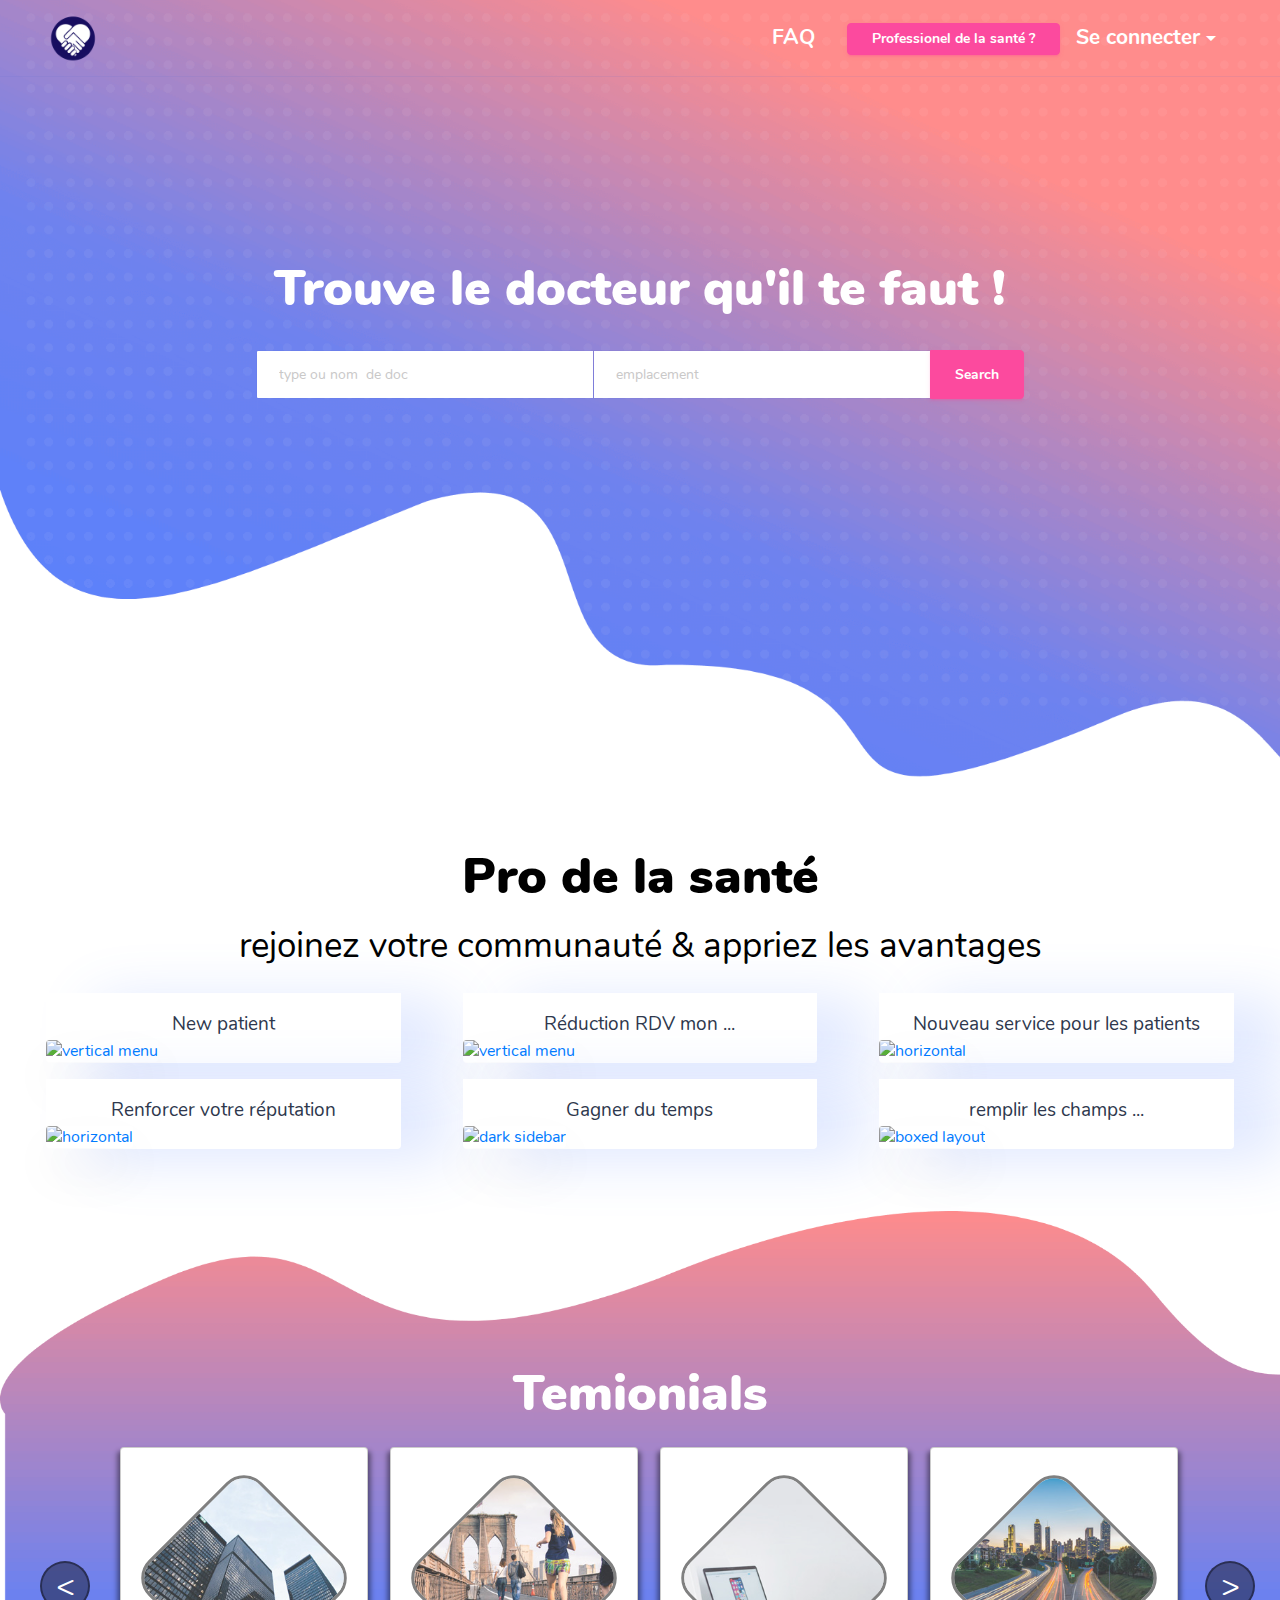
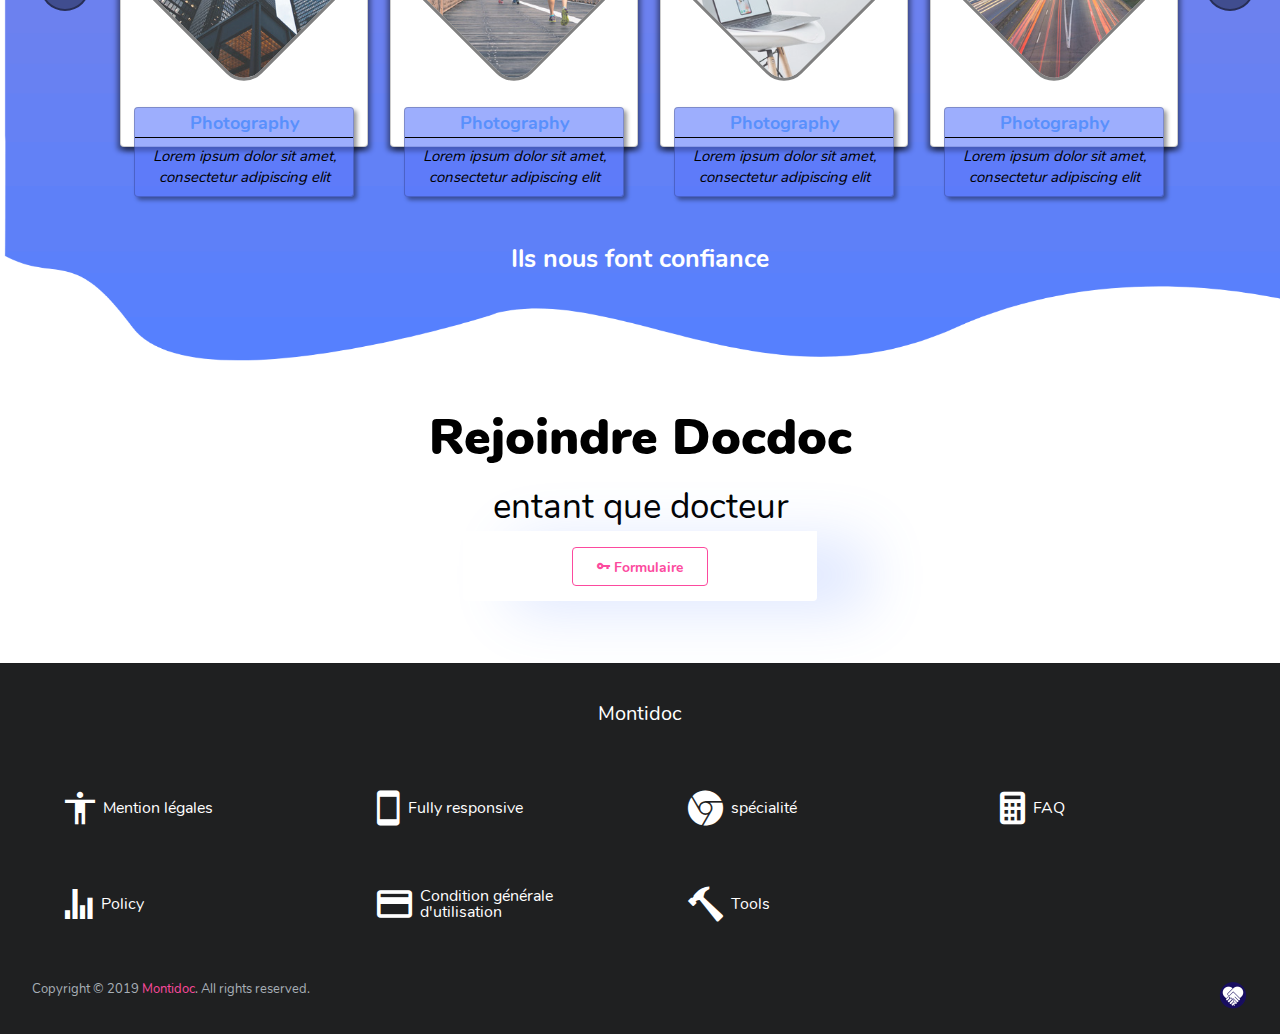
==== commit 7970314f: "v1.0.0" ====
--- a/index.html
+++ b/index.html
@@ -2,304 +2,447 @@
 <html lang="en">
 
 <head>
-  <!-- Required meta tags -->
-  <meta charset="utf-8">
-  <meta name="viewport" content="width=device-width, initial-scale=1, shrink-to-fit=no">
-  <title>doc</title>
-  <!-- base:css -->
-  <link rel="stylesheet" href="vendors/ionicons/css/ionicons.css">
-  <link rel="stylesheet" href="vendors/css/vendor.bundle.base.css">
-  <!-- endinject -->
-  <!-- plugin css for this page -->
-  <link rel="stylesheet" href="vendors/owl-carousel-2/owl.carousel.min.css">
-  <link rel="stylesheet" href="vendors/owl-carousel-2/owl.theme.default.min.css">
-  <link rel="stylesheet" href="vendors/jvectormap/jquery-jvectormap.css">
-  <link rel="stylesheet" href="vendors/mdi/css/materialdesignicons.min.css">
+    <!-- Required meta tags -->
+    <meta charset="utf-8">
+    <meta name="viewport" content="width=device-width, initial-scale=1, shrink-to-fit=no">
+    <title>doc</title>
+    <!-- base:css -->
+    <link rel="stylesheet" href="vendors/ionicons/css/ionicons.css">
+    <link rel="stylesheet" href="vendors/css/vendor.bundle.base.css">
+    <!-- endinject -->
+    <!-- plugin css for this page -->
+    <link rel="stylesheet" href="vendors/owl-carousel-2/owl.carousel.min.css">
+    <link rel="stylesheet" href="vendors/owl-carousel-2/owl.theme.default.min.css">
+    <link rel="stylesheet" href="vendors/jvectormap/jquery-jvectormap.css">
+    <link rel="stylesheet" href="vendors/mdi/css/materialdesignicons.min.css">
+    <!-- End plugin css for this page -->
+    <!-- inject:css -->
+    <link rel="stylesheet" href="css/style.css">
+    <link rel="stylesheet" href="css/styles.css">
+    <!-- endinject -->
+    <link rel="shortcut icon" href="images/log2.png" />
+</head>
 
-  <!-- End plugin css for this page -->
-  <!-- inject:css -->
-  <link rel="stylesheet" href="css/style.css">
-
-
-
-
-  <!-- endinject -->
-  <link rel="shortcut icon" href="images/favicon.png" />
-</head>
 <body>
-  <div class="container-fluid px-0" style="background-image: url('images/app-banner.png') ; background-size: cover; height:800px" >
-    <nav class="navbar navbar-expand-lg navbar-light border-bottom px-5">
-  			<a class="navbar-brand" href="#">
-  				<img src="images/log.png" style="width: 50px; height: auto"/>
-  			</a>
-  			<button class="navbar-toggler" type="button" data-toggle="collapse" data-target="#navbarNav" aria-controls="navbarNav" aria-expanded="false" aria-label="Toggle navigation">
-  				<span class="navbar-toggler-icon"></span>
-  			</button>
-  			<div class="collapse navbar-collapse" id="navbarNav">
-  				<ul class="navbar-nav ml-auto d-flex align-items-center">
-  					<li class="nav-item">
-  						<a class="nav-link px-3" href="index.html" target="_blank">FAQ</a>
-  					</li>
-            <li class="nav-item dropdown ml-3">
-              <div class="btn-group">
-                <a href="index.html" class="btn btn-primary btn-sm">Professionel de la santé ?</a>
-              </div>
-            </li>
-
-            <li class="nav-item nav-profile dropdown">
-             <a class="nav-link px-3 dropdown-toggle" href="#" data-toggle="dropdown" id="profileDropdown">
-          Se connecter
-             </a>
-             <div class="dropdown-menu dropdown-menu-right navbar-dropdown" aria-labelledby="profileDropdown">
-               <a class="dropdown-item" href="signup.html" >
-              <span style="font-weight: 800" > Patients </span>
-                <span style="margin-left: 50px" > <i class="ion ion-md-clipboard"></i>  sign up </span>    </a>
-               <a class="dropdown-item" href="login.html" >
-                 <span style="font-weight: 800" >  Patients </span> <span style="margin-left: 50px  " > <i class="ion ion-md-log-in"></i> log in </span>
-               </a>
-               <a class="dropdown-item" href="login.html" >
-                <span style="font-weight: 800" > Doctors </span> <span style="margin-left: 52px" > <i class="ion ion-md-log-in"></i> log in </span>
-               </a>
-             </div>
-           </li>
-  				</ul>
-  			</div>
-      </nav>
-      <div class="urbanui-demo-footer mt-5 text-center">
-				<div class="btn-group dropup"style="color: #ffffff ; margin-top: 100px;" >
-          <h1 class="nav-link" style=" font-size: 50px ; font-weight: 900; " >Trouve le docteur qu'il te faut !</h1>
-				</div>
-        <div class="form-group">
-          <div class="input-group">
-            <input type="text" class="form-control" placeholder="type ou nom  de doc " aria-label="Recipient's username">
-            <input type="text" class="form-control" placeholder="emplacement" aria-label="Recipient's username">
-
-            <div class="input-group-append">
-              <button class="btn btn-sm btn-primary" type="button">Search</button>
-            </div>
-          </div>
-        </div>
-			</div>
-
+    <div id="home" class="px-0">
+        <nav class="navbar navbar-expand-lg navbar-light border-bottom px-5">
+            <a class="navbar-brand logo" href="#">
+                <img src="images/log.png" style="" />
+            </a>
+            <button class="navbar-toggler" type="button" data-toggle="collapse" data-target="#navbarNav" aria-controls="navbarNav" aria-expanded="false" aria-label="Toggle navigation">
+                <span class="navbar-toggler-icon"></span>
+            </button>
+            <div class="collapse navbar-collapse" id="navbarNav">
+                <ul class="navbar-nav ml-auto d-flex align-items-center">
+                    <li class="nav-item">
+                        <a class="nav-link px-3" href="index.html" target="_blank">FAQ</a>
+                    </li>
+                    <li class="nav-item dropdown ml-3">
+                        <div class="btn-group">
+                            <a href="index.html" class="btn btn-primary btn-sm">Professionel de la santé ?</a>
+                        </div>
+                    </li>
+                    <li class="nav-item nav-profile dropdown">
+                        <a class="nav-link px-3 dropdown-toggle" href="#" data-toggle="dropdown" id="profileDropdown">
+                            Se connecter
+                        </a>
+                        <div class="dropdown-menu dropdown-menu-right navbar-dropdown" aria-labelledby="profileDropdown">
+                            <p class="spTitle"> Docteur </p>
+                            <a class="dropdown-item" href="signup.html">
+                                <span> <i class="ion ion-md-clipboard"></i> sign up </span>
+                            </a>
+                            <hr>
+                            <p class="spTitle"> Patients </p>
+                            <a class="dropdown-item" href="login.html">
+                                <span> <i class="ion ion-md-clipboard"></i> sign up </span>
+                            </a>
+                            <a class="dropdown-item" href="login.html">
+                                <span> <i class="ion ion-md-log-in"></i> log in </span>
+                            </a>
+                        </div>
+                    </li>
+                    <li class="onPhone">
+                        <p class="spTitle"> Docteur </p>
+                        <a class="dropdown-item" href="signup.html">
+                            <span> <i class="ion ion-md-clipboard"></i> sign up </span>
+                        </a>
+                        <hr>
+                        <p class="spTitle"> Patients </p>
+                        <a class="dropdown-item" href="login.html">
+                            <span> <i class="ion ion-md-clipboard"></i> sign up </span>
+                        </a>
+                        <a class="dropdown-item" href="login.html">
+                            <span> <i class="ion ion-md-log-in"></i> log in </span>
+                        </a>
+                    </li>
+                </ul>
+            </div>
+        </nav>
+        <div class="urbanui-demo-footer">
+            <div class="btn-group dropup">
+                <h1 class="nav-link">Trouve le docteur qu'il te faut !</h1>
+            </div>
+            <div class="form-group">
+                <div class="input-group">
+                    <input type="text" class="form-control" placeholder="type ou nom  de doc " aria-label="Recipient's username">
+                    <input type="text" class="form-control" placeholder="emplacement" aria-label="Recipient's username">
+                    <div class="input-group-append">
+                        <button class="btn btn-sm btn-primary" type="button">Search</button>
+                    </div>
+                </div>
+            </div>
+        </div>
     </div>
-
-
-
-
-    <div class="container-fluid px-0" style="margin-top: 20px; " >
+    <div id="onePage" class="px-0">
         <div class="content-wrapper layouts-preview-main-wrapper">
-     <div  >
-       <div class="btn-group dropup"style="color: black " >
-         <center>
-           <h1 class="nav-link" style=" margin-left: 400px ; font-size: 50px ; font-weight: 900;" >Pro de la santé</h1>
-           <h1 class="nav-link" style="margin-left: 250px ;  font-size: 30px ; font-weight: 900;" >rejoinez votre communauté & appriez les avantages</h1>
-         </center>
-       </div>
-              <div class="row layouts-preview-wrapper" style="margin-top: 50px" >
-         <div class="col-md-4 grid-margin">
-           <div class="p-3 preview-item">
-             <a href="demo/vertical-default-light/index.html" target="_blank">
-                 <img src="images/demo/vertical-default.jpg" alt="vertical menu" class="mw-100"/>
-                 <div class="item-title">
-                   <h4 class="text-center">New patient</h4>
-                 </div>
-             </a>
-           </div>
-         </div>
-         <div class="col-md-4 grid-margin">
-           <div class="p-3 preview-item">
-             <a href="demo/vertical-default-dark/index.html" target="_blank">
-                 <img src="images/demo/vertical-dark.jpg" alt="vertical menu" class="mw-100"/>
-                 <div class="item-title">
-                   <h4 class="text-center">Réduction RDV mon ...</h4>
-                 </div>
-             </a>
-           </div>
-         </div>
-         <div class="col-md-4 grid-margin">
-           <div class="p-3 preview-item">
-             <a href="demo/horizontal-default-light/index.html" target="_blank">
-               <img src="images/demo/horizontal-menu-light.jpg" alt="horizontal" class="mw-100"/>
-               <div class="item-title">
-                 <h4 class="text-center">Nouveau service pour les patients</h4>
-               </div>
-             </a>
-           </div>
-         </div>
-         <div class="col-md-4 grid-margin">
-           <div class="p-3 preview-item">
-             <a href="demo/horizontal-default-dark/index.html" target="_blank">
-               <img src="images/demo/horizontal-menu-dark.jpg" alt="horizontal" class="mw-100"/>
-               <div class="item-title">
-                 <h4 class="text-center">Renforcer votre réputation </h4>
-               </div>
-             </a>
-           </div>
-         </div>
-         <div class="col-md-4 grid-margin">
-           <div class="p-3 preview-item">
-             <a href="demo/vertical-dark-sidebar/index.html" target="_blank">
-               <img src="images/demo/dark-sidebar.jpg" alt="dark sidebar" class="mw-100"/>
-               <div class="item-title">
-                 <h4 class="text-center">Gagner du temps </h4>
-               </div>
-             </a>
-           </div>
-         </div>
-         <div class="col-md-4 grid-margin">
-           <div class="p-3 preview-item">
-             <a href="demo/vertical-boxed/index.html" target="_blank">
-               <img src="images/demo/boxed-layout.jpg" alt="boxed layout" class="mw-100"/>
-               <div class="item-title">
-                 <h4 class="text-center">remplir les champs ...
-
-
-                 </h4>
-               </div>
-             </a>
-           </div>
-         </div>
-
-       </div>
-
-     </div>
-
+            <div>
+                <div class="btn-group dropup">
+                    <h1 class="nav-link">Pro de la santé</h1>
+                    <h2 class="nav-link">rejoinez votre communauté & appriez les avantages</h2>
+                </div>
+                <div class="row layouts-preview-wrapper" style="margin-top: 50px">
+                    <div class="col-md-4 grid-margin">
+                        <div class="p-3 preview-item">
+                            <a href="demo/vertical-default-light/index.html" target="_blank">
+                                <img src="images/demo/vertical-default.jpg" alt="vertical menu" class="mw-100" />
+                                <div class="item-title">
+                                    <h4 class="text-center">New patient</h4>
+                                </div>
+                            </a>
+                        </div>
+                    </div>
+                    <div class="col-md-4 grid-margin">
+                        <div class="p-3 preview-item">
+                            <a href="demo/vertical-default-dark/index.html" target="_blank">
+                                <img src="images/demo/vertical-dark.jpg" alt="vertical menu" class="mw-100" />
+                                <div class="item-title">
+                                    <h4 class="text-center">Réduction RDV mon ...</h4>
+                                </div>
+                            </a>
+                        </div>
+                    </div>
+                    <div class="col-md-4 grid-margin">
+                        <div class="p-3 preview-item">
+                            <a href="demo/horizontal-default-light/index.html" target="_blank">
+                                <img src="images/demo/horizontal-menu-light.jpg" alt="horizontal" class="mw-100" />
+                                <div class="item-title">
+                                    <h4 class="text-center">Nouveau service pour les patients</h4>
+                                </div>
+                            </a>
+                        </div>
+                    </div>
+                    <div class="col-md-4 grid-margin">
+                        <div class="p-3 preview-item">
+                            <a href="demo/horizontal-default-dark/index.html" target="_blank">
+                                <img src="images/demo/horizontal-menu-dark.jpg" alt="horizontal" class="mw-100" />
+                                <div class="item-title">
+                                    <h4 class="text-center">Renforcer votre réputation </h4>
+                                </div>
+                            </a>
+                        </div>
+                    </div>
+                    <div class="col-md-4 grid-margin">
+                        <div class="p-3 preview-item">
+                            <a href="demo/vertical-dark-sidebar/index.html" target="_blank">
+                                <img src="images/demo/dark-sidebar.jpg" alt="dark sidebar" class="mw-100" />
+                                <div class="item-title">
+                                    <h4 class="text-center">Gagner du temps </h4>
+                                </div>
+                            </a>
+                        </div>
+                    </div>
+                    <div class="col-md-4 grid-margin">
+                        <div class="p-3 preview-item">
+                            <a href="demo/vertical-boxed/index.html" target="_blank">
+                                <img src="images/demo/boxed-layout.jpg" alt="boxed layout" class="mw-100" />
+                                <div class="item-title">
+                                    <h4 class="text-center">remplir les champs ...
+                                    </h4>
+                                </div>
+                            </a>
+                        </div>
+                    </div>
+                </div>
+            </div>
+        </div>
     </div>
+    <div id="testimoniaux" class="px-0">
+        <div class="col-md-12" style="height: min-content; width: 100vw">
+            <div class="btn-group dropup" style="margin-top: 150px; width: 100%">
+                <h1 class="nav-link">Temionials</h1>
+            </div>
+            <div class="row portfolio-grid" id="slides">
+                <div class="row sliders">
+                    <div class="div">
+                        <div class='slidesBox'>
+                            <figure class="">
+                                <div class="imgBox">
+                                    <div class="box">
+                                        <img src="images/samples/300x300/1.jpg" alt="image" />
+                                    </div>
+                                </div>
+                            </figure>
+                        </div>
+                        <div class="msgBox">
+                            <h4>Photography</h4>
+                            <p>Lorem ipsum dolor sit amet, consectetur adipiscing elit</p>
+                        </div>
+                    </div>
+                    <div class="div">
+                        <div class='slidesBox'>
+                            <figure class="">
+                                <div class="imgBox">
+                                    <div class="box">
+                                        <img src="images/samples/300x300/2.jpg" alt="image" />
+                                    </div>
+                                </div>
+                            </figure>
+                        </div>
+                        <div class="msgBox">
+                            <h4>Photography</h4>
+                            <p>Lorem ipsum dolor sit amet, consectetur adipiscing elit</p>
+                        </div>
+                    </div>
+                    <div class="div">
+                        <div class='slidesBox'>
+                            <figure class="">
+                                <div class="imgBox">
+                                    <div class="box">
+                                        <img src="images/samples/300x300/3.jpg" alt="image" />
+                                    </div>
+                                </div>
+                            </figure>
+                        </div>
+                        <div class="msgBox">
+                            <h4>Photography</h4>
+                            <p>Lorem ipsum dolor sit amet, consectetur adipiscing elit</p>
+                        </div>
+                    </div>
+                    <div class="div">
+                        <div class='slidesBox'>
+                            <figure class="">
+                                <div class="imgBox">
+                                    <div class="box">
+                                        <img src="images/samples/300x300/4.jpg" alt="image" />
+                                    </div>
+                                </div>
+                            </figure>
+                        </div>
+                        <div class="msgBox">
+                            <h4>Photography</h4>
+                            <p>Lorem ipsum dolor sit amet, consectetur adipiscing elit</p>
+                        </div>
+                    </div>
+                    <div class="div">
+                        <div class='slidesBox'>
+                            <figure class="">
+                                <div class="imgBox">
+                                    <div class="box">
+                                        <img src="images/samples/300x300/5.jpg" alt="image" />
+                                    </div>
+                                </div>
+                            </figure>
+                        </div>
+                        <div class="msgBox">
+                            <h4>Photography</h4>
+                            <p>Lorem ipsum dolor sit amet, consectetur adipiscing elit</p>
+                        </div>
+                    </div>
+                    <div class="div">
+                        <div class='slidesBox'>
+                            <figure class="">
+                                <div class="imgBox">
+                                    <div class="box">
+                                        <img src="images/samples/300x300/6.jpg" alt="image" />
+                                    </div>
+                                </div>
+                            </figure>
+                        </div>
+                        <div class="msgBox">
+                            <h4>Photography</h4>
+                            <p>Lorem ipsum dolor sit amet, consectetur adipiscing elit</p>
+                        </div>
+                    </div>
+                    <div class="div">
+                        <div class='slidesBox'>
+                            <figure class="">
+                                <div class="imgBox">
+                                    <div class="box">
+                                        <img src="images/samples/300x300/7.jpg" alt="image" />
+                                    </div>
+                                </div>
+                            </figure>
+                        </div>
+                        <div class="msgBox">
+                            <h4>Photography</h4>
+                            <p>Lorem ipsum dolor sit amet, consectetur adipiscing elit</p>
+                        </div>
+                    </div>
+                    <div class="div">
+                        <div class='slidesBox'>
+                            <figure class="">
+                                <div class="imgBox">
+                                    <div class="box">
+                                        <img src="images/samples/300x300/8.jpg" alt="image" />
+                                    </div>
+                                </div>
+                            </figure>
+                        </div>
+                        <div class="msgBox">
+                            <h4>Photography</h4>
+                            <p>Lorem ipsum dolor sit amet, consectetur adipiscing elit</p>
+                        </div>
+                    </div>
+                    <div class="div">
+                        <div class='slidesBox'>
+                            <figure class="">
+                                <div class="imgBox">
+                                    <div class="box">
+                                        <img src="images/samples/300x300/9.jpg" alt="image" />
+                                    </div>
+                                </div>
+                            </figure>
+                        </div>
+                        <div class="msgBox">
+                            <h4>Photography</h4>
+                            <p>Lorem ipsum dolor sit amet, consectetur adipiscing elit</p>
+                        </div>
+                    </div>
+                    <div class="div">
+                        <div class='slidesBox'>
+                            <figure class="">
+                                <div class="imgBox">
+                                    <div class="box">
+                                        <img src="images/samples/300x300/10.jpg" alt="image" />
+                                    </div>
+                                </div>
+                            </figure>
+                        </div>
+                        <div class="msgBox">
+                            <h4>Photography</h4>
+                            <p>Lorem ipsum dolor sit amet, consectetur adipiscing elit</p>
+                        </div>
+                    </div>
+                </div>
+                <div class="move moveLeft">
+                    < 
+                </div> 
+                <div class="move moveRight">
+                        >
+                </div>
+            </div>
+        </div>
+        <div class="btn-group dropup" style="color: #ffffff ; width: 100%">
+            <h2 class="nav-link">Ils nous font confiance</h2>
+        </div>
     </div>
-
-    <div class="row" style="background-image: url('images/app_team.png') ; background-size: cover; height: 800px" >
-      <div class="col-md-12">
-        <div class="btn-group dropup"style="color: #ffffff ; margin-top: 150px" >
-          <center>
-            <h1 class="nav-link" style=" margin-left: 200% ; font-size: 50px ; font-weight: 900;" >Temonials</h1>
-          </center>
-        </div>
-       </div>
-               <div class="btn-group dropup" style="color: #ffffff ; width: 1000px" >
-                   <h1 class="nav-link" style="  margin-left: 50%;   font-weight: 900;" >Ils nous font confiance</h1>
-               </div>
-      </div>
-
-    </div>
-    <div class="container-fluid px-0" style="margin-top: 20px; " >
+    <div id="follow" class="px-0">
         <div class="content-wrapper layouts-preview-main-wrapper">
-     <div  >
-       <div class="btn-group dropup"style="color: black " >
-         <center>
-           <h1 class="nav-link" style=" margin-left: 450px ; font-size: 50px ; font-weight: 900;" >Rejoindre Docdoc </h1>
-           <h1 class="nav-link" style="margin-left: 400px ;  font-size: 30px ; font-weight: 900;" >as a doctor</h1>
-         </center>
-       </div>
-              <div class="row layouts-preview-wrapper" style="margin-top: 50px" >
-         <div class="col-md-4 grid-margin">
-
-         </div>
-         <div class="col-md-4 grid-margin">
-           <div class="p-3 preview-item">
-             <a href="demo/vertical-default-dark/index.html" target="_blank">
-                 <div class="item-title">
-                   <button type="button" class="btn btn-outline-primary btn-icon-text">
-                            <i class="ion ion-md-key"></i>
-                            Formulaire
-                   </button>
-                 </div>
-             </a>
-           </div>
-         </div>
-         <div class="col-md-4 grid-margin">
-
-         </div>
-
-       </div>
-
-     </div>
-
-    </div>
+            <div>
+                <div class="btn-group dropup">
+                    <center>
+                        <h1 class="nav-link">Rejoindre Docdoc</h1>
+                        <h2 class="nav-link">entant que docteur</h2>
+                    </center>
+                </div>
+                <div class="row layouts-preview-wrapper" style="margin-top: 50px">
+                    <div class="col-md-4 grid-margin">
+                    </div>
+                    <div class="col-md-4 grid-margin">
+                        <div class="p-3 preview-item">
+                            <a href="demo/vertical-default-dark/index.html" target="_blank">
+                                <div class="item-title">
+                                    <button type="button" class="btn btn-outline-primary btn-icon-text">
+                                        <i class="ion ion-md-key"></i>
+                                        Formulaire
+                                    </button>
+                                </div>
+                            </a>
+                        </div>
+                    </div>
+                    <div class="col-md-4 grid-margin">
+                    </div>
+                </div>
+            </div>
+        </div>
     </div>
     <footer class="footer">
-      <div class="bg-primary p-5 text-white" id="features">
-					<h4 class="mb-5 text-center py-3">Montidoc</h4>
-					<div class="row">
-						<div class="col-md-3 mb-5 px-5">
-							<h6 class="d-flex align-items-center">
-								<i class="ion ion-md-body icon-lg mr-2"></i>
-								Mention légales
-							</h6>
-						</div>
-						<div class="col-md-3 mb-5 px-5">
-							<h6 class="d-flex align-items-center">
-								<i class="ion ion-md-phone-portrait icon-lg mr-2"></i>
-								Fully responsive
-							</h6>
-						</div>
-						<div class="col-md-3 mb-5 px-5">
-							<h6 class="d-flex align-items-center">
-								<i class="ion ion-logo-chrome icon-lg mr-2"></i>
-								spécialité
-							</h6>
+        <div id="features" class="bg-primary text-white">
+            <h4 class="mb-5 text-center py-3">Montidoc</h4>
+            <div class="row">
+                <div class="col-md-3 mb-5 px-5">
+                    <h6>
+                        <i class="ion ion-md-body icon-lg mr-2"></i>
+                        Mention légales
+                    </h6>
+                </div>
+                <div class="col-md-3 mb-5 px-5">
+                    <h6>
+                        <i class="ion ion-md-phone-portrait icon-lg mr-2"></i>
+                        Fully responsive
+                    </h6>
+                </div>
+                <div class="col-md-3 mb-5 px-5">
+                    <h6>
+                        <i class="ion ion-logo-chrome icon-lg mr-2"></i>
+                        spécialité
+                    </h6>
+                </div>
+                <div class="col-md-3 mb-5 px-5">
+                    <h6>
+                        <i class="ion ion-md-calculator icon-lg mr-2"></i>
+                        FAQ
+                    </h6>
+                </div>
+                <div class="col-md-3 mb-5 px-5">
+                    <h6>
+                        <i class="ion ion-md-stats icon-lg mr-2"></i>
+                        Policy
+                    </h6>
+                </div>
+                <div class="col-md-3 mb-5 px-5">
+                    <h6>
+                        <i class="ion ion-md-card icon-lg mr-2"></i>
+                        Condition générale d'utilisation
+                    </h6>
+                </div>
+                <div class="col-md-3 mb-5 px-5">
+                    <h6>
+                        <i class="ion ion-md-hammer icon-lg mr-2"></i>
+                        Tools
+                    </h6>
+                </div>
+            </div>
+        </div>
+        <div class="d-sm-flex justify-content-center justify-content-sm-between">
+            <span class="text-muted text-center text-sm-left d-block d-sm-inline-block">Copyright © 2019 <a href="index.html" target="_blank">Montidoc</a>. All rights reserved.</span>
+            <span class="float-none float-sm-right d-block mt-1 mt-sm-0 text-center"> <img src="images/log.png" alt="" style="width: 30px; height: auto"> </span>
+        </div>
+    </footer>
+    <!-- container-scroller -->
+    <!-- base:js -->
+    <!-- base:js -->
+    <script src="vendors/js/vendor.bundle.base.js"></script>
+    <!-- endinject -->
+    <!-- Plugin js for this page-->
+    <!-- End plugin js for this page-->
+    <!-- inject:js -->
+    <script src="js/off-canvas.js"></script>
+    <script src="js/hoverable-collapse.js"></script>
+    <script src="js/template.js"></script>
+    <script src="js/settings.js"></script>
+    <script src="js/todolist.js"></script>
+    <!-- endinject -->
+    <!-- plugin js for this page -->
+    <script src="vendors/chart.js/Chart.min.js"></script>
+    <script src="vendors/owl²-carousel-2/owl.carousel.min.js"></script>
+    <script src="vendors/jvectormap/jquery-jvectormap.min.js"></script>
+    <script src="vendors/jvectormap/jquery-jvectormap-world-mill-en.js"></script>
+    <!-- End plugin js for this page -->
+    <!-- Custom js for this page-->
+    <script src="js/dashboard.js"></script>
+    <!-- End custom js for this page-->
+    <script src="js/scripts.js"></script>
+</body>
 
-						</div>
-						<div class="col-md-3 mb-5 px-5">
-							<h6 class="d-flex align-items-center">
-								<i class="ion ion-md-calculator icon-lg mr-2"></i>
-								 FAQ
-							</h6>
-
-						</div>
-						<div class="col-md-3 mb-5 px-5">
-							<h6 class="d-flex align-items-center">
-								<i class="ion ion-md-stats icon-lg mr-2"></i>
-								Policy
-							</h6>
-
-						</div>
-						<div class="col-md-3 mb-5 px-5">
-							<h6 class="d-flex align-items-center">
-								<i class="ion ion-md-card icon-lg mr-2"></i>
-								Condition générale d'utilisation
-							</h6>
-
-						</div>
-						<div class="col-md-3 mb-5 px-5">
-							<h6 class="d-flex align-items-center">
-								<i class="ion ion-md-hammer icon-lg mr-2"></i>
-								Tools
-							</h6>
-
-						</div>
-
-					</div>
-				</div>
-
-        <div class="d-sm-flex justify-content-center justify-content-sm-between">
-          <span class="text-muted text-center text-sm-left d-block d-sm-inline-block">Copyright © 2019 <a href="index.html" target="_blank">Montidoc</a>. All rights reserved.</span>
-          <span class="float-none float-sm-right d-block mt-1 mt-sm-0 text-center"> <img src="images/log.png" alt="" style="width: 30px; height: auto" > </span>
-        </div>
-
-   </footer>
-  <!-- container-scroller -->
-  <!-- base:js -->
-
-  <!-- base:js -->
-  <script src="vendors/js/vendor.bundle.base.js"></script>
-  <!-- endinject -->
-  <!-- Plugin js for this page-->
-  <!-- End plugin js for this page-->
-  <!-- inject:js -->
-  <script src="js/off-canvas.js"></script>
-  <script src="js/hoverable-collapse.js"></script>
-  <script src="js/template.js"></script>
-  <script src="js/settings.js"></script>
-  <script src="js/todolist.js"></script>
-  <!-- endinject -->
-  <!-- plugin js for this page -->
-  <script src="vendors/chart.js/Chart.min.js"></script>
-  <script src="vendors/owl²-carousel-2/owl.carousel.min.js"></script>
-  <script src="vendors/jvectormap/jquery-jvectormap.min.js"></script>
-  <script src="vendors/jvectormap/jquery-jvectormap-world-mill-en.js"></script>
-  <!-- End plugin js for this page -->
-  <!-- Custom js for this page-->
-  <script src="js/dashboard.js"></script>
-  <!-- End custom js for this page-->
-</body>
-</html>
+</html>--- a/css/styles.css
+++ b/css/styles.css
@@ -0,0 +1,370 @@
+body{
+	margin: 0;
+	padding: 0;
+}
+
+.portfolio-grid{
+	/*border: 2px solid red;*/
+	height: 400px;
+	width: 88%;
+	overflow-x: hidden;
+	margin: 2px auto;
+	padding: 0 20px;
+}
+
+.sliders{
+	margin: auto;
+	flex-wrap: initial;
+	height: 380px;
+	width: auto;
+}
+
+.div{
+	height: 100%;
+	width: 250px;
+	margin: auto 10px;
+}
+
+.msgBox{
+	position: relative;
+	text-align: center;
+	z-index: 999;
+	height: 90px;
+	color: black;
+	top: -40px;
+	left: 14px;
+	width: 220px;
+	border-radius: 4px;
+	background-color: rgba(91, 120, 252, .6);
+	border: 1px solid rgba(0, 0, 0, .2);
+	box-shadow: 3px 3px 4px rgba(0, 0, 0, .4);
+}
+
+.portfolio-grid figure img{
+	width: 100%;
+}
+
+.slidesBox{
+	height: 300px;
+	width: 250px;
+}
+
+.imgBox{
+	border: 3px solid grey;
+	border-radius: 25px;
+	transform: rotateZ(45deg);
+	width: 160px;
+	height: 160px;
+	margin: 50px;
+	overflow: hidden;
+	margin: 50px auto;
+}
+
+.imgBox .box{
+	position: relative;
+	transform: rotateZ(-45deg);
+	width: 210px !important;
+	margin: -29px -30px;
+	height: auto;
+}
+
+
+.slidesBox figure{
+	background-color: white;
+	height: 100%;
+	width: 99%;
+	margin: auto;
+	border: 1px solid rgba(0, 0, 0, .2);
+	border-radius: 4px;
+	box-shadow: 3px 4px 5px rgba(0, 0, 0, .4), -3px 4px 5px rgba(0, 0, 0, .4);
+}
+
+.msgBox h4{
+	display: flex;
+	justify-content: center;
+	align-items: center;
+	font-weight: bolder;
+	font-size: 18px;
+	color: #5990fc;
+	height: 30px;
+	width: 100%;
+	border-bottom: 1px solid black;
+}
+
+.msgBox p{
+	font-style: italic;
+	font-size: 15px;
+}
+
+.portfolio-grid figure.effect-text-in{
+	height: 100%;
+	width: 100%
+}
+
+.move{
+	position: absolute;
+	height: 50px;
+	width: 50px;
+	background-color: rgba(0, 0, 0, .4);
+	border: 2px solid rgba(0, 0, 0, .4);
+	border-radius: 50%;
+	display: flex;
+	justify-content: center;
+	align-items: center;
+	cursor: pointer;
+	font-size: 32px;
+	color: white;
+	top: 350px;
+}
+
+.move:nth-child(3){
+	right: 25px;
+}
+
+.move:nth-child(2){
+	left: 40px;
+}
+
+.msgBoxHovered{
+	animation: makeMoveTop .5s ease-in-out forwards;
+}
+
+.imgScale{
+	animation: makeScale ease-in-out .4s forwards ;
+}
+
+.msgBoxOuted{
+	animation: makeMoveBottom .5s ease-in-out forwards;
+}
+
+.imgNoScale{
+	animation: makeNoScale ease-in-out .4s forwards ;
+}
+
+@keyframes makeMoveTop{
+	0%{
+		transform: translateY(0);
+	}
+	70%{
+		transform: translateY(-30px);	
+	}
+	100%{
+		transform: translateY(-20px);	
+	}
+}
+
+@keyframes makeMoveBottom{
+	0%{
+		transform: translateY(-20px);
+	}
+	70%{
+		transform: translateY(10px);	
+	}
+	100%{
+		transform: translateY(0);	
+	}
+}
+
+@keyframes makeScale{
+	0%{
+		transform: scale(1);
+	}
+	70%{
+		transform: scale(1.07);		
+	}
+	100%{
+		transform: scale(1.05);		
+	}
+}
+
+@keyframes makeNoScale{
+	0%{
+		transform: scale(1.05);		
+	}
+	70%{
+		transform: scale(.93);		
+	}
+	100%{
+		transform: scale(1);
+	}
+}
+
+/* begin of pages */
+/* ************** */
+/* ************** */
+#home{
+	background-image: url('../images/app-banner.png');
+	background-size: cover;
+	height:800px;
+}
+
+#home .logo img{
+	width: 50px;
+	height: auto;
+}
+
+.onPhone{
+	display: none;
+}
+
+#home .navbar-dropdown{
+	text-align: center;
+	width: 200px;
+	border: 1px solid rgba(0, 0, 0, .2);
+	border-radius: 5px;
+	box-shadow: 3px 2px 4px rgba(0, 0, 0, .3);
+}
+
+.spTitle{
+	width: 100%;
+	text-decoration: underline;
+	font-weight: bolder;
+	font-size: 15px;
+	text-align: center;
+}
+
+#home .urbanui-demo-footer{
+	text-align: center;
+	color: #ffffff;
+	margin-top: 14%;
+}
+
+#home h1, #onePage h1{
+	font-size: 50px;
+	font-weight: 900; 
+}
+
+#home .form-group{
+	margin: 20px 20%;
+}
+
+#onePage, #follow{
+	margin-top: 20px;
+}
+
+#onePage .btn-group, #follow .btn-group{
+	display: block;
+	text-align: center;
+	padding: 0 40px;
+	color: black;
+}
+
+#onePage h2, #follow h2{
+	font-size: 35px;
+	display: block;
+	text-align: center;
+	padding: 10px 40px;
+	color: black;
+}
+
+#testimoniaux h1.nav-link{
+	clear: both;
+	font-size: 50px;
+	font-weight: 900;
+	color: #ffffff;
+	width: 100%;
+	text-align: center;
+}
+
+#testimoniaux h2.nav-link{
+	margin: 0 auto;
+	font-weight: bold;
+	font-size: 25px;
+}
+
+#testimoniaux{
+	background-image: url('../images/app_team.png');
+	background-size: cover;
+	height: 750px
+}
+
+#follow h1.nav-link{
+	color: black;
+	font-size: 50px;
+	font-weight: 900;
+}
+
+#features{
+	margin: 0 auto;
+}
+
+#features h6{
+	display: flex;
+	align-items: center;
+}
+
+@media(max-width: 990px){
+	#home li.dropdown{
+		display: none;
+	}
+
+	.onPhone{
+		display: block;
+	}
+
+	.onPhone a{
+		color: #5e80f8;
+	}
+
+	#home .urbanui-demo-footer{
+		margin-top: 15%;
+	}
+
+	div#navbarNav{
+		position: absolute;
+		top: 50px;
+		right: 38px;
+		z-index: 999;
+	}
+
+	ul.navbar-nav{
+		background-color: rgba(255, 255, 255, .6);
+		width: 300px;
+		border: 2px solid rgba(0, 0, 0, .2);
+		box-shadow: 3px 3px 5px rgba(0, 0, 0, .3);
+	}
+}
+
+@media(max-width: 620px){
+	#home .form-group{
+		margin: 20px 10%;
+	}
+}
+
+@media(max-width: 480px){
+	#home{
+		height: 550px;
+	}
+
+	#home .form-group .input-group-append{
+		width: 100%;
+		display: flex;
+		justify-content: center;
+	}
+
+	#home .form-group input, #home .form-group .input-group-append{
+		margin: 5px 0;
+	}
+
+	#home .form-control{
+		width: 100%;
+	}
+
+	h1{
+		font-size: 30px!important;
+		padding: 0!important;
+	}
+
+	h2{
+		font-size: 22px!important;
+		padding: 0!important;
+	}
+
+	.move:nth-child(3){
+		right: 11px;
+	}
+
+	.move:nth-child(2){
+		left: 20px;
+	}
+}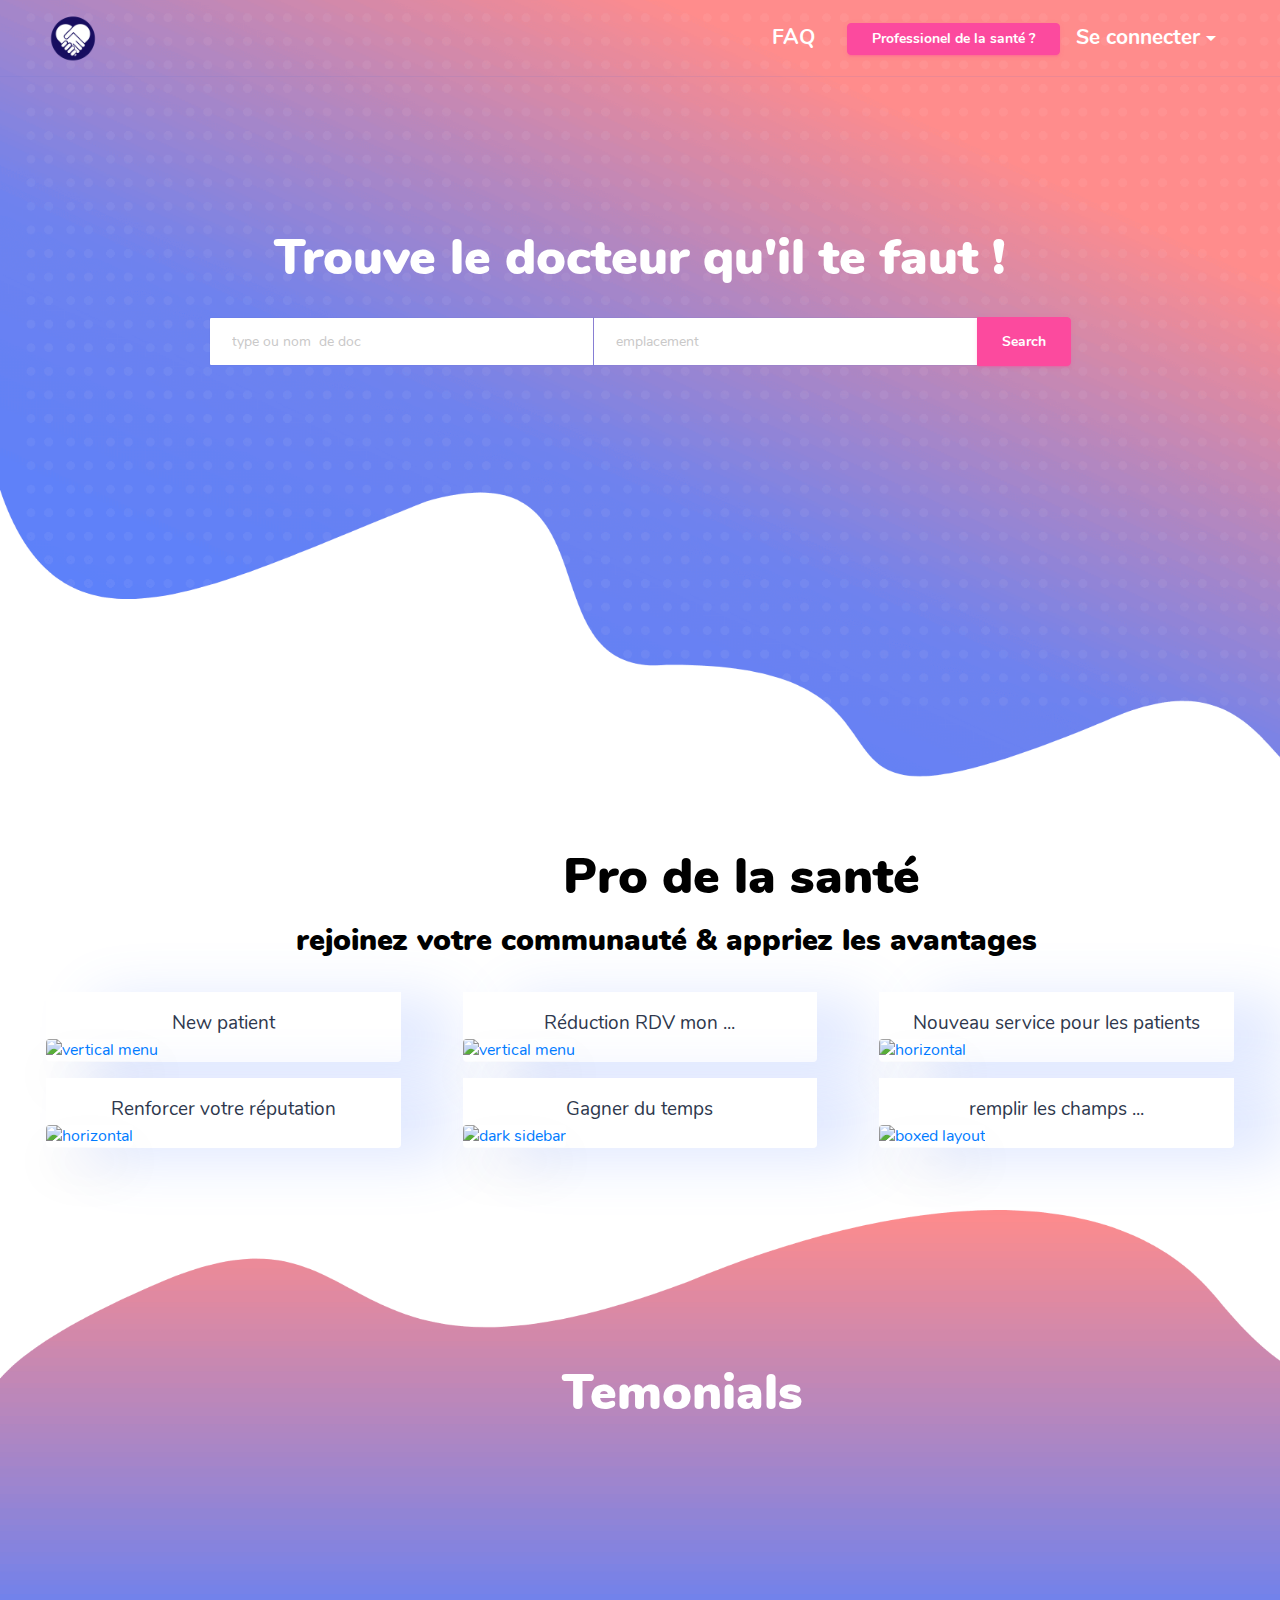
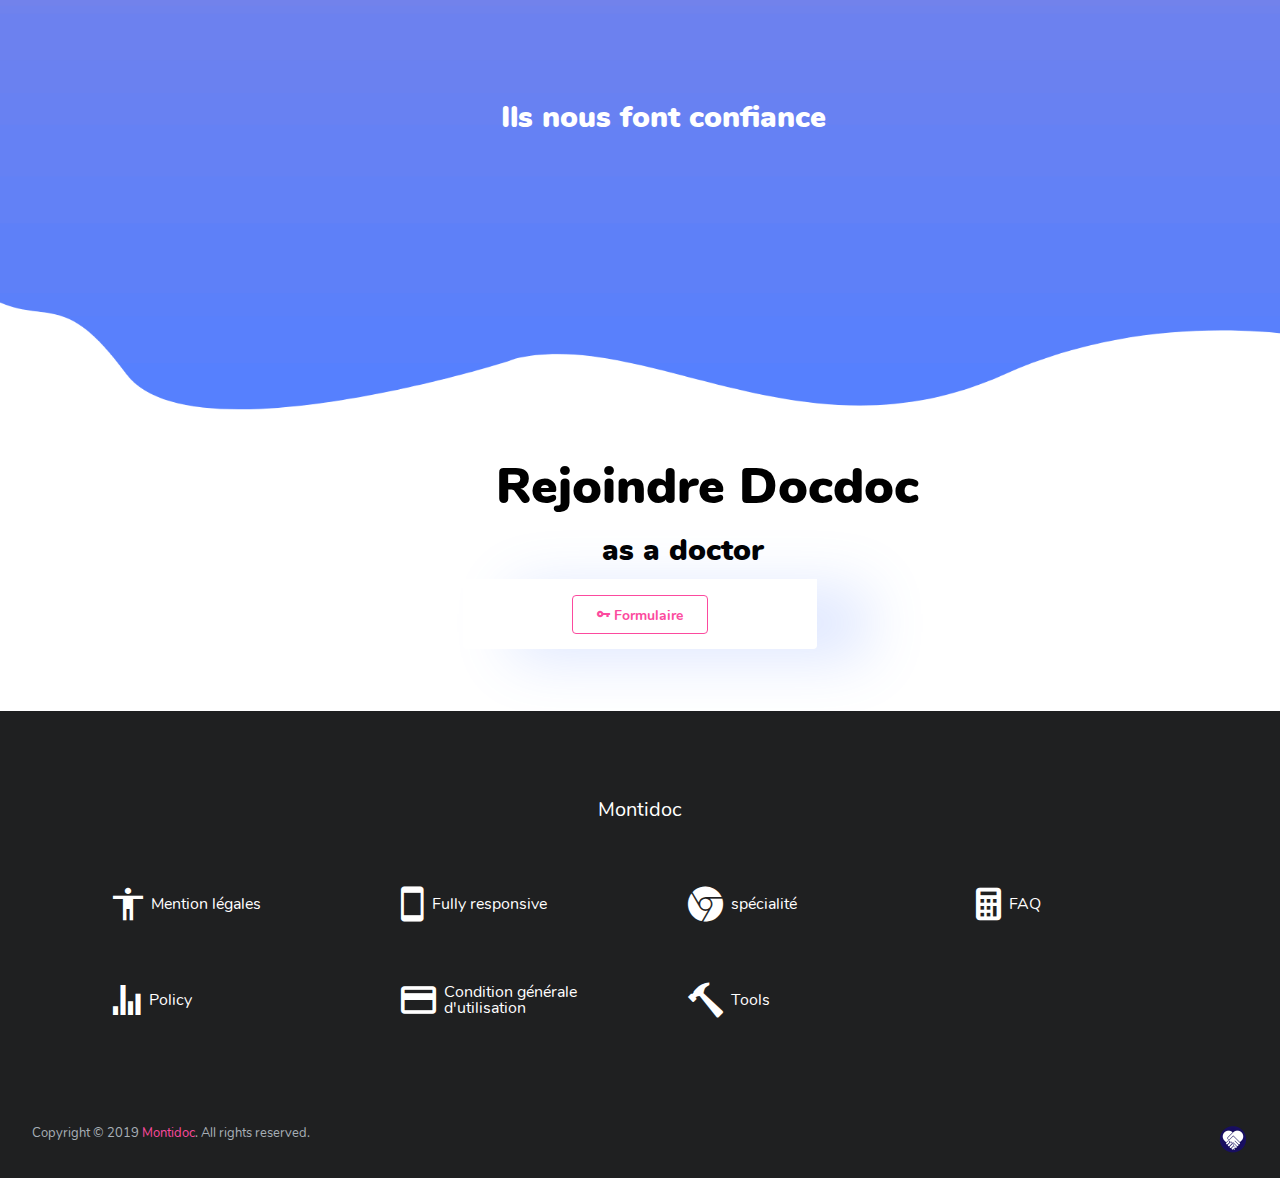
==== commit 9e92faa7: "1.5" ====
--- a/index.html
+++ b/index.html
@@ -2,447 +2,301 @@
 <html lang="en">
 
 <head>
-    <!-- Required meta tags -->
-    <meta charset="utf-8">
-    <meta name="viewport" content="width=device-width, initial-scale=1, shrink-to-fit=no">
-    <title>doc</title>
-    <!-- base:css -->
-    <link rel="stylesheet" href="vendors/ionicons/css/ionicons.css">
-    <link rel="stylesheet" href="vendors/css/vendor.bundle.base.css">
-    <!-- endinject -->
-    <!-- plugin css for this page -->
-    <link rel="stylesheet" href="vendors/owl-carousel-2/owl.carousel.min.css">
-    <link rel="stylesheet" href="vendors/owl-carousel-2/owl.theme.default.min.css">
-    <link rel="stylesheet" href="vendors/jvectormap/jquery-jvectormap.css">
-    <link rel="stylesheet" href="vendors/mdi/css/materialdesignicons.min.css">
-    <!-- End plugin css for this page -->
-    <!-- inject:css -->
-    <link rel="stylesheet" href="css/style.css">
-    <link rel="stylesheet" href="css/styles.css">
-    <!-- endinject -->
-    <link rel="shortcut icon" href="images/log2.png" />
+  <!-- Required meta tags -->
+  <meta charset="utf-8">
+  <meta name="viewport" content="width=device-width, initial-scale=1, shrink-to-fit=no">
+  <title>doc</title>
+  <!-- base:css -->
+  <link rel="stylesheet" href="vendors/ionicons/css/ionicons.css">
+  <link rel="stylesheet" href="vendors/css/vendor.bundle.base.css">
+  <!-- endinject -->
+  <!-- plugin css for this page -->
+  <link rel="stylesheet" href="vendors/owl-carousel-2/owl.carousel.min.css">
+  <link rel="stylesheet" href="vendors/owl-carousel-2/owl.theme.default.min.css">
+  <link rel="stylesheet" href="vendors/jvectormap/jquery-jvectormap.css">
+  <link rel="stylesheet" href="vendors/mdi/css/materialdesignicons.min.css">
+
+  <!-- End plugin css for this page -->
+  <!-- inject:css -->
+  <link rel="stylesheet" href="css/style.css">
+
+
+
+
+  <!-- endinject -->
+  <link rel="shortcut icon" href="images/favicon.png" />
 </head>
-
 <body>
-    <div id="home" class="px-0">
-        <nav class="navbar navbar-expand-lg navbar-light border-bottom px-5">
-            <a class="navbar-brand logo" href="#">
-                <img src="images/log.png" style="" />
-            </a>
-            <button class="navbar-toggler" type="button" data-toggle="collapse" data-target="#navbarNav" aria-controls="navbarNav" aria-expanded="false" aria-label="Toggle navigation">
-                <span class="navbar-toggler-icon"></span>
-            </button>
-            <div class="collapse navbar-collapse" id="navbarNav">
-                <ul class="navbar-nav ml-auto d-flex align-items-center">
-                    <li class="nav-item">
-                        <a class="nav-link px-3" href="index.html" target="_blank">FAQ</a>
-                    </li>
-                    <li class="nav-item dropdown ml-3">
-                        <div class="btn-group">
-                            <a href="index.html" class="btn btn-primary btn-sm">Professionel de la santé ?</a>
-                        </div>
-                    </li>
-                    <li class="nav-item nav-profile dropdown">
-                        <a class="nav-link px-3 dropdown-toggle" href="#" data-toggle="dropdown" id="profileDropdown">
-                            Se connecter
-                        </a>
-                        <div class="dropdown-menu dropdown-menu-right navbar-dropdown" aria-labelledby="profileDropdown">
-                            <p class="spTitle"> Docteur </p>
-                            <a class="dropdown-item" href="signup.html">
-                                <span> <i class="ion ion-md-clipboard"></i> sign up </span>
-                            </a>
-                            <hr>
-                            <p class="spTitle"> Patients </p>
-                            <a class="dropdown-item" href="login.html">
-                                <span> <i class="ion ion-md-clipboard"></i> sign up </span>
-                            </a>
-                            <a class="dropdown-item" href="login.html">
-                                <span> <i class="ion ion-md-log-in"></i> log in </span>
-                            </a>
-                        </div>
-                    </li>
-                    <li class="onPhone">
-                        <p class="spTitle"> Docteur </p>
-                        <a class="dropdown-item" href="signup.html">
-                            <span> <i class="ion ion-md-clipboard"></i> sign up </span>
-                        </a>
-                        <hr>
-                        <p class="spTitle"> Patients </p>
-                        <a class="dropdown-item" href="login.html">
-                            <span> <i class="ion ion-md-clipboard"></i> sign up </span>
-                        </a>
-                        <a class="dropdown-item" href="login.html">
-                            <span> <i class="ion ion-md-log-in"></i> log in </span>
-                        </a>
-                    </li>
-                </ul>
+  <div class="container-fluid px-0" style="background-image: url('images/app-banner.png') ; background-size: cover; height:800px" >
+    <nav class="navbar navbar-expand-lg navbar-light border-bottom px-5">
+  			<a class="navbar-brand" href="#">
+  				<img src="images/log.png" style="width: 50px; height: auto"/>
+  			</a>
+  			<button class="navbar-toggler" type="button" data-toggle="collapse" data-target="#navbarNav" aria-controls="navbarNav" aria-expanded="false" aria-label="Toggle navigation">
+  				<span class="navbar-toggler-icon"></span>
+  			</button>
+  			<div class="collapse navbar-collapse" id="navbarNav">
+  				<ul class="navbar-nav ml-auto d-flex align-items-center">
+  					<li class="nav-item">
+  						<a class="nav-link px-3" href="index.html" target="_blank">FAQ</a>
+  					</li>
+            <li class="nav-item dropdown ml-3">
+              <div class="btn-group">
+                <a href="index.html" class="btn btn-primary btn-sm">Professionel de la santé ?</a>
+              </div>
+            </li>
+
+            <li class="nav-item nav-profile dropdown">
+             <a class="nav-link px-3 dropdown-toggle" href="#" data-toggle="dropdown" id="profileDropdown">
+          Se connecter
+             </a>
+             <div class="dropdown-menu dropdown-menu-right navbar-dropdown" aria-labelledby="profileDropdown">
+               <a class="dropdown-item" href="signup.html" >
+              <span style="font-weight: 800" > Patients </span>
+                <span style="margin-left: 50px" > <i class="ion ion-md-clipboard"></i>  sign up </span>    </a>
+               <a class="dropdown-item" href="login.html" >
+                 <span style="font-weight: 800" >  Patients </span> <span style="margin-left: 50px  " > <i class="ion ion-md-log-in"></i> log in </span>
+               </a>
+               <a class="dropdown-item" href="login.html" >
+                <span style="font-weight: 800" > Doctors </span> <span style="margin-left: 52px" > <i class="ion ion-md-log-in"></i> log in </span>
+               </a>
+             </div>
+           </li>
+  				</ul>
+  			</div>
+      </nav>
+      <div class="urbanui-demo-footer mt-5 text-center">
+				<div class="btn-group dropup"style="color: #ffffff ; margin-top: 100px;" >
+          <h1 class="nav-link" style=" font-size: 50px ; font-weight: 900; " >Trouve le docteur qu'il te faut !</h1>
+				</div>
+        <div class="form-group">
+          <div class="input-group">
+            <input type="text" class="form-control" placeholder="type ou nom  de doc " aria-label="Recipient's username">
+            <input type="text" class="form-control" placeholder="emplacement" aria-label="Recipient's username">
+
+            <div class="input-group-append">
+              <button class="btn btn-sm btn-primary" type="button">Search</button>
             </div>
-        </nav>
-        <div class="urbanui-demo-footer">
-            <div class="btn-group dropup">
-                <h1 class="nav-link">Trouve le docteur qu'il te faut !</h1>
-            </div>
-            <div class="form-group">
-                <div class="input-group">
-                    <input type="text" class="form-control" placeholder="type ou nom  de doc " aria-label="Recipient's username">
-                    <input type="text" class="form-control" placeholder="emplacement" aria-label="Recipient's username">
-                    <div class="input-group-append">
-                        <button class="btn btn-sm btn-primary" type="button">Search</button>
-                    </div>
-                </div>
-            </div>
+          </div>
         </div>
-    </div>
-    <div id="onePage" class="px-0">
+			</div>
+
+    </div>
+
+    <div class="container-fluid px-0" style="margin-top: 20px; " >
         <div class="content-wrapper layouts-preview-main-wrapper">
-            <div>
-                <div class="btn-group dropup">
-                    <h1 class="nav-link">Pro de la santé</h1>
-                    <h2 class="nav-link">rejoinez votre communauté & appriez les avantages</h2>
-                </div>
-                <div class="row layouts-preview-wrapper" style="margin-top: 50px">
-                    <div class="col-md-4 grid-margin">
-                        <div class="p-3 preview-item">
-                            <a href="demo/vertical-default-light/index.html" target="_blank">
-                                <img src="images/demo/vertical-default.jpg" alt="vertical menu" class="mw-100" />
-                                <div class="item-title">
-                                    <h4 class="text-center">New patient</h4>
-                                </div>
-                            </a>
-                        </div>
-                    </div>
-                    <div class="col-md-4 grid-margin">
-                        <div class="p-3 preview-item">
-                            <a href="demo/vertical-default-dark/index.html" target="_blank">
-                                <img src="images/demo/vertical-dark.jpg" alt="vertical menu" class="mw-100" />
-                                <div class="item-title">
-                                    <h4 class="text-center">Réduction RDV mon ...</h4>
-                                </div>
-                            </a>
-                        </div>
-                    </div>
-                    <div class="col-md-4 grid-margin">
-                        <div class="p-3 preview-item">
-                            <a href="demo/horizontal-default-light/index.html" target="_blank">
-                                <img src="images/demo/horizontal-menu-light.jpg" alt="horizontal" class="mw-100" />
-                                <div class="item-title">
-                                    <h4 class="text-center">Nouveau service pour les patients</h4>
-                                </div>
-                            </a>
-                        </div>
-                    </div>
-                    <div class="col-md-4 grid-margin">
-                        <div class="p-3 preview-item">
-                            <a href="demo/horizontal-default-dark/index.html" target="_blank">
-                                <img src="images/demo/horizontal-menu-dark.jpg" alt="horizontal" class="mw-100" />
-                                <div class="item-title">
-                                    <h4 class="text-center">Renforcer votre réputation </h4>
-                                </div>
-                            </a>
-                        </div>
-                    </div>
-                    <div class="col-md-4 grid-margin">
-                        <div class="p-3 preview-item">
-                            <a href="demo/vertical-dark-sidebar/index.html" target="_blank">
-                                <img src="images/demo/dark-sidebar.jpg" alt="dark sidebar" class="mw-100" />
-                                <div class="item-title">
-                                    <h4 class="text-center">Gagner du temps </h4>
-                                </div>
-                            </a>
-                        </div>
-                    </div>
-                    <div class="col-md-4 grid-margin">
-                        <div class="p-3 preview-item">
-                            <a href="demo/vertical-boxed/index.html" target="_blank">
-                                <img src="images/demo/boxed-layout.jpg" alt="boxed layout" class="mw-100" />
-                                <div class="item-title">
-                                    <h4 class="text-center">remplir les champs ...
-                                    </h4>
-                                </div>
-                            </a>
-                        </div>
-                    </div>
-                </div>
-            </div>
+     <div  >
+       <div class="btn-group dropup"style="color: black " >
+         <center>
+           <h1 class="nav-link" style=" margin-left: 400px ; font-size: 50px ; font-weight: 900;" >Pro de la santé</h1>
+           <h1 class="nav-link" style="margin-left: 250px ;  font-size: 30px ; font-weight: 900;" >rejoinez votre communauté & appriez les avantages</h1>
+         </center>
+       </div>
+              <div class="row layouts-preview-wrapper" style="margin-top: 50px" >
+         <div class="col-md-4 grid-margin">
+           <div class="p-3 preview-item">
+             <a href="#" target="_blank" style="cursor: default ;" >
+                 <img src="#" alt="vertical menu" class="mw-100"/>
+                 <div class="item-title">
+                   <h4 class="text-center">New patient</h4>
+                 </div>
+             </a>
+           </div>
+         </div>
+         <div class="col-md-4 grid-margin">
+           <div class="p-3 preview-item">
+             <a href="#" target="_blank" style="cursor: default ;" >
+                 <img src="#" alt="vertical menu" class="mw-100"/>
+                 <div class="item-title">
+                   <h4 class="text-center">Réduction RDV mon ...</h4>
+                 </div>
+             </a>
+           </div>
+         </div>
+         <div class="col-md-4 grid-margin">
+           <div class="p-3 preview-item">
+             <a href="#" target="_blank" style="cursor: default ;" >
+               <img src="images/demo/horizontal-menu-light.jpg" alt="horizontal" class="mw-100"/>
+               <div class="item-title">
+                 <h4 class="text-center">Nouveau service pour les patients</h4>
+               </div>
+             </a>
+           </div>
+         </div>
+         <div class="col-md-4 grid-margin">
+           <div class="p-3 preview-item">
+             <a href="#" target="_blank" style="cursor: default ;" >
+               <img src="images/demo/horizontal-menu-dark.jpg" alt="horizontal" class="mw-100"/>
+               <div class="item-title">
+                 <h4 class="text-center">Renforcer votre réputation </h4>
+               </div>
+             </a>
+           </div>
+         </div>
+         <div class="col-md-4 grid-margin">
+           <div class="p-3 preview-item">
+             <a href="#" target="_blank" style="cursor: default ;" >
+               <img src="images/demo/dark-sidebar.jpg" alt="dark sidebar" class="mw-100"/>
+               <div class="item-title">
+                 <h4 class="text-center">Gagner du temps </h4>
+               </div>
+             </a>
+           </div>
+         </div>
+         <div class="col-md-4 grid-margin">
+           <div class="p-3 preview-item">
+             <a href="#" target="_blank" style="cursor: default ;" >
+               <img src="images/demo/boxed-layout.jpg" alt="boxed layout" class="mw-100"/>
+               <div class="item-title">
+                 <h4 class="text-center">remplir les champs ...
+
+
+                 </h4>
+               </div>
+             </a>
+           </div>
+         </div>
+
+       </div>
+
+     </div>
+
+    </div>
+    </div>
+
+    <div class="row" style="background-image: url('images/app_team.png') ; background-size: cover; height: 800px" >
+      <div class="col-md-12">
+        <div class="btn-group dropup"style="color: #ffffff ; margin-top: 150px" >
+          <center>
+            <h1 class="nav-link" style=" margin-left: 200% ; font-size: 50px ; font-weight: 900;" >Temonials</h1>
+          </center>
         </div>
-    </div>
-    <div id="testimoniaux" class="px-0">
-        <div class="col-md-12" style="height: min-content; width: 100vw">
-            <div class="btn-group dropup" style="margin-top: 150px; width: 100%">
-                <h1 class="nav-link">Temionials</h1>
-            </div>
-            <div class="row portfolio-grid" id="slides">
-                <div class="row sliders">
-                    <div class="div">
-                        <div class='slidesBox'>
-                            <figure class="">
-                                <div class="imgBox">
-                                    <div class="box">
-                                        <img src="images/samples/300x300/1.jpg" alt="image" />
-                                    </div>
-                                </div>
-                            </figure>
-                        </div>
-                        <div class="msgBox">
-                            <h4>Photography</h4>
-                            <p>Lorem ipsum dolor sit amet, consectetur adipiscing elit</p>
-                        </div>
-                    </div>
-                    <div class="div">
-                        <div class='slidesBox'>
-                            <figure class="">
-                                <div class="imgBox">
-                                    <div class="box">
-                                        <img src="images/samples/300x300/2.jpg" alt="image" />
-                                    </div>
-                                </div>
-                            </figure>
-                        </div>
-                        <div class="msgBox">
-                            <h4>Photography</h4>
-                            <p>Lorem ipsum dolor sit amet, consectetur adipiscing elit</p>
-                        </div>
-                    </div>
-                    <div class="div">
-                        <div class='slidesBox'>
-                            <figure class="">
-                                <div class="imgBox">
-                                    <div class="box">
-                                        <img src="images/samples/300x300/3.jpg" alt="image" />
-                                    </div>
-                                </div>
-                            </figure>
-                        </div>
-                        <div class="msgBox">
-                            <h4>Photography</h4>
-                            <p>Lorem ipsum dolor sit amet, consectetur adipiscing elit</p>
-                        </div>
-                    </div>
-                    <div class="div">
-                        <div class='slidesBox'>
-                            <figure class="">
-                                <div class="imgBox">
-                                    <div class="box">
-                                        <img src="images/samples/300x300/4.jpg" alt="image" />
-                                    </div>
-                                </div>
-                            </figure>
-                        </div>
-                        <div class="msgBox">
-                            <h4>Photography</h4>
-                            <p>Lorem ipsum dolor sit amet, consectetur adipiscing elit</p>
-                        </div>
-                    </div>
-                    <div class="div">
-                        <div class='slidesBox'>
-                            <figure class="">
-                                <div class="imgBox">
-                                    <div class="box">
-                                        <img src="images/samples/300x300/5.jpg" alt="image" />
-                                    </div>
-                                </div>
-                            </figure>
-                        </div>
-                        <div class="msgBox">
-                            <h4>Photography</h4>
-                            <p>Lorem ipsum dolor sit amet, consectetur adipiscing elit</p>
-                        </div>
-                    </div>
-                    <div class="div">
-                        <div class='slidesBox'>
-                            <figure class="">
-                                <div class="imgBox">
-                                    <div class="box">
-                                        <img src="images/samples/300x300/6.jpg" alt="image" />
-                                    </div>
-                                </div>
-                            </figure>
-                        </div>
-                        <div class="msgBox">
-                            <h4>Photography</h4>
-                            <p>Lorem ipsum dolor sit amet, consectetur adipiscing elit</p>
-                        </div>
-                    </div>
-                    <div class="div">
-                        <div class='slidesBox'>
-                            <figure class="">
-                                <div class="imgBox">
-                                    <div class="box">
-                                        <img src="images/samples/300x300/7.jpg" alt="image" />
-                                    </div>
-                                </div>
-                            </figure>
-                        </div>
-                        <div class="msgBox">
-                            <h4>Photography</h4>
-                            <p>Lorem ipsum dolor sit amet, consectetur adipiscing elit</p>
-                        </div>
-                    </div>
-                    <div class="div">
-                        <div class='slidesBox'>
-                            <figure class="">
-                                <div class="imgBox">
-                                    <div class="box">
-                                        <img src="images/samples/300x300/8.jpg" alt="image" />
-                                    </div>
-                                </div>
-                            </figure>
-                        </div>
-                        <div class="msgBox">
-                            <h4>Photography</h4>
-                            <p>Lorem ipsum dolor sit amet, consectetur adipiscing elit</p>
-                        </div>
-                    </div>
-                    <div class="div">
-                        <div class='slidesBox'>
-                            <figure class="">
-                                <div class="imgBox">
-                                    <div class="box">
-                                        <img src="images/samples/300x300/9.jpg" alt="image" />
-                                    </div>
-                                </div>
-                            </figure>
-                        </div>
-                        <div class="msgBox">
-                            <h4>Photography</h4>
-                            <p>Lorem ipsum dolor sit amet, consectetur adipiscing elit</p>
-                        </div>
-                    </div>
-                    <div class="div">
-                        <div class='slidesBox'>
-                            <figure class="">
-                                <div class="imgBox">
-                                    <div class="box">
-                                        <img src="images/samples/300x300/10.jpg" alt="image" />
-                                    </div>
-                                </div>
-                            </figure>
-                        </div>
-                        <div class="msgBox">
-                            <h4>Photography</h4>
-                            <p>Lorem ipsum dolor sit amet, consectetur adipiscing elit</p>
-                        </div>
-                    </div>
-                </div>
-                <div class="move moveLeft">
-                    < 
-                </div> 
-                <div class="move moveRight">
-                        >
-                </div>
-            </div>
+       </div>
+               <div class="btn-group dropup" style="color: #ffffff ; width: 1000px" >
+                   <h1 class="nav-link" style="  margin-left: 50%;   font-weight: 900;" >Ils nous font confiance</h1>
+               </div>
+      </div>
+
+    </div>
+    <div class="container-fluid px-0" style="margin-top: 20px; " >
+        <div class="content-wrapper layouts-preview-main-wrapper">
+     <div  >
+       <div class="btn-group dropup"style="color: black " >
+         <center>
+           <h1 class="nav-link" style=" margin-left: 450px ; font-size: 50px ; font-weight: 900;" >Rejoindre Docdoc </h1>
+           <h1 class="nav-link" style="margin-left: 400px ;  font-size: 30px ; font-weight: 900;" >as a doctor</h1>
+         </center>
+       </div>
+              <div class="row layouts-preview-wrapper" style="margin-top: 50px" >
+         <div class="col-md-4 grid-margin">
+
+         </div>
+         <div class="col-md-4 grid-margin">
+           <div class="p-3 preview-item">
+             <a href="#" target="_blank" style="cursor: default ;" >
+                 <div class="item-title">
+                   <button type="button" class="btn btn-outline-primary btn-icon-text">
+                            <i class="ion ion-md-key"></i>
+                            Formulaire
+                   </button>
+                 </div>
+             </a>
+           </div>
+         </div>
+         <div class="col-md-4 grid-margin">
+
+         </div>
+
+       </div>
+
+     </div>
+
+    </div>
+    </div>
+    <footer class="footer">
+      <div class="bg-primary p-5 text-white" id="features">
+					<h4 class="mb-5 text-center py-3">Montidoc</h4>
+					<div class="row">
+						<div class="col-md-3 mb-5 px-5">
+							<h6 class="d-flex align-items-center">
+								<i class="ion ion-md-body icon-lg mr-2"></i>
+								Mention légales
+							</h6>
+						</div>
+						<div class="col-md-3 mb-5 px-5">
+							<h6 class="d-flex align-items-center">
+								<i class="ion ion-md-phone-portrait icon-lg mr-2"></i>
+								Fully responsive
+							</h6>
+						</div>
+						<div class="col-md-3 mb-5 px-5">
+							<h6 class="d-flex align-items-center">
+								<i class="ion ion-logo-chrome icon-lg mr-2"></i>
+								spécialité
+							</h6>
+
+						</div>
+						<div class="col-md-3 mb-5 px-5">
+							<h6 class="d-flex align-items-center">
+								<i class="ion ion-md-calculator icon-lg mr-2"></i>
+								 FAQ
+							</h6>
+
+						</div>
+						<div class="col-md-3 mb-5 px-5">
+							<h6 class="d-flex align-items-center">
+								<i class="ion ion-md-stats icon-lg mr-2"></i>
+								Policy
+							</h6>
+
+						</div>
+						<div class="col-md-3 mb-5 px-5">
+							<h6 class="d-flex align-items-center">
+								<i class="ion ion-md-card icon-lg mr-2"></i>
+								Condition générale d'utilisation
+							</h6>
+
+						</div>
+						<div class="col-md-3 mb-5 px-5">
+							<h6 class="d-flex align-items-center">
+								<i class="ion ion-md-hammer icon-lg mr-2"></i>
+								Tools
+							</h6>
+
+						</div>
+
+					</div>
+				</div>
+
+        <div class="d-sm-flex justify-content-center justify-content-sm-between">
+          <span class="text-muted text-center text-sm-left d-block d-sm-inline-block">Copyright © 2019 <a href="index.html" target="_blank">Montidoc</a>. All rights reserved.</span>
+          <span class="float-none float-sm-right d-block mt-1 mt-sm-0 text-center"> <img src="images/log.png" alt="" style="width: 30px; height: auto" > </span>
         </div>
-        <div class="btn-group dropup" style="color: #ffffff ; width: 100%">
-            <h2 class="nav-link">Ils nous font confiance</h2>
-        </div>
-    </div>
-    <div id="follow" class="px-0">
-        <div class="content-wrapper layouts-preview-main-wrapper">
-            <div>
-                <div class="btn-group dropup">
-                    <center>
-                        <h1 class="nav-link">Rejoindre Docdoc</h1>
-                        <h2 class="nav-link">entant que docteur</h2>
-                    </center>
-                </div>
-                <div class="row layouts-preview-wrapper" style="margin-top: 50px">
-                    <div class="col-md-4 grid-margin">
-                    </div>
-                    <div class="col-md-4 grid-margin">
-                        <div class="p-3 preview-item">
-                            <a href="demo/vertical-default-dark/index.html" target="_blank">
-                                <div class="item-title">
-                                    <button type="button" class="btn btn-outline-primary btn-icon-text">
-                                        <i class="ion ion-md-key"></i>
-                                        Formulaire
-                                    </button>
-                                </div>
-                            </a>
-                        </div>
-                    </div>
-                    <div class="col-md-4 grid-margin">
-                    </div>
-                </div>
-            </div>
-        </div>
-    </div>
-    <footer class="footer">
-        <div id="features" class="bg-primary text-white">
-            <h4 class="mb-5 text-center py-3">Montidoc</h4>
-            <div class="row">
-                <div class="col-md-3 mb-5 px-5">
-                    <h6>
-                        <i class="ion ion-md-body icon-lg mr-2"></i>
-                        Mention légales
-                    </h6>
-                </div>
-                <div class="col-md-3 mb-5 px-5">
-                    <h6>
-                        <i class="ion ion-md-phone-portrait icon-lg mr-2"></i>
-                        Fully responsive
-                    </h6>
-                </div>
-                <div class="col-md-3 mb-5 px-5">
-                    <h6>
-                        <i class="ion ion-logo-chrome icon-lg mr-2"></i>
-                        spécialité
-                    </h6>
-                </div>
-                <div class="col-md-3 mb-5 px-5">
-                    <h6>
-                        <i class="ion ion-md-calculator icon-lg mr-2"></i>
-                        FAQ
-                    </h6>
-                </div>
-                <div class="col-md-3 mb-5 px-5">
-                    <h6>
-                        <i class="ion ion-md-stats icon-lg mr-2"></i>
-                        Policy
-                    </h6>
-                </div>
-                <div class="col-md-3 mb-5 px-5">
-                    <h6>
-                        <i class="ion ion-md-card icon-lg mr-2"></i>
-                        Condition générale d'utilisation
-                    </h6>
-                </div>
-                <div class="col-md-3 mb-5 px-5">
-                    <h6>
-                        <i class="ion ion-md-hammer icon-lg mr-2"></i>
-                        Tools
-                    </h6>
-                </div>
-            </div>
-        </div>
-        <div class="d-sm-flex justify-content-center justify-content-sm-between">
-            <span class="text-muted text-center text-sm-left d-block d-sm-inline-block">Copyright © 2019 <a href="index.html" target="_blank">Montidoc</a>. All rights reserved.</span>
-            <span class="float-none float-sm-right d-block mt-1 mt-sm-0 text-center"> <img src="images/log.png" alt="" style="width: 30px; height: auto"> </span>
-        </div>
-    </footer>
-    <!-- container-scroller -->
-    <!-- base:js -->
-    <!-- base:js -->
-    <script src="vendors/js/vendor.bundle.base.js"></script>
-    <!-- endinject -->
-    <!-- Plugin js for this page-->
-    <!-- End plugin js for this page-->
-    <!-- inject:js -->
-    <script src="js/off-canvas.js"></script>
-    <script src="js/hoverable-collapse.js"></script>
-    <script src="js/template.js"></script>
-    <script src="js/settings.js"></script>
-    <script src="js/todolist.js"></script>
-    <!-- endinject -->
-    <!-- plugin js for this page -->
-    <script src="vendors/chart.js/Chart.min.js"></script>
-    <script src="vendors/owl²-carousel-2/owl.carousel.min.js"></script>
-    <script src="vendors/jvectormap/jquery-jvectormap.min.js"></script>
-    <script src="vendors/jvectormap/jquery-jvectormap-world-mill-en.js"></script>
-    <!-- End plugin js for this page -->
-    <!-- Custom js for this page-->
-    <script src="js/dashboard.js"></script>
-    <!-- End custom js for this page-->
-    <script src="js/scripts.js"></script>
+
+   </footer>
+  <!-- container-scroller -->
+  <!-- base:js -->
+
+  <!-- base:js -->
+  <script src="vendors/js/vendor.bundle.base.js"></script>
+  <!-- endinject -->
+  <!-- Plugin js for this page-->
+  <!-- End plugin js for this page-->
+  <!-- inject:js -->
+  <script src="js/off-canvas.js"></script>
+  <script src="js/hoverable-collapse.js"></script>
+  <script src="js/template.js"></script>
+  <script src="js/settings.js"></script>
+  <script src="js/todolist.js"></script>
+  <!-- endinject -->
+  <!-- plugin js for this page -->
+  <script src="vendors/chart.js/Chart.min.js"></script>
+  <script src="vendors/owl²-carousel-2/owl.carousel.min.js"></script>
+  <script src="vendors/jvectormap/jquery-jvectormap.min.js"></script>
+  <script src="vendors/jvectormap/jquery-jvectormap-world-mill-en.js"></script>
+  <!-- End plugin js for this page -->
+  <!-- Custom js for this page-->
+  <script src="js/dashboard.js"></script>
+  <!-- End custom js for this page-->
 </body>
-
-</html>+</html>
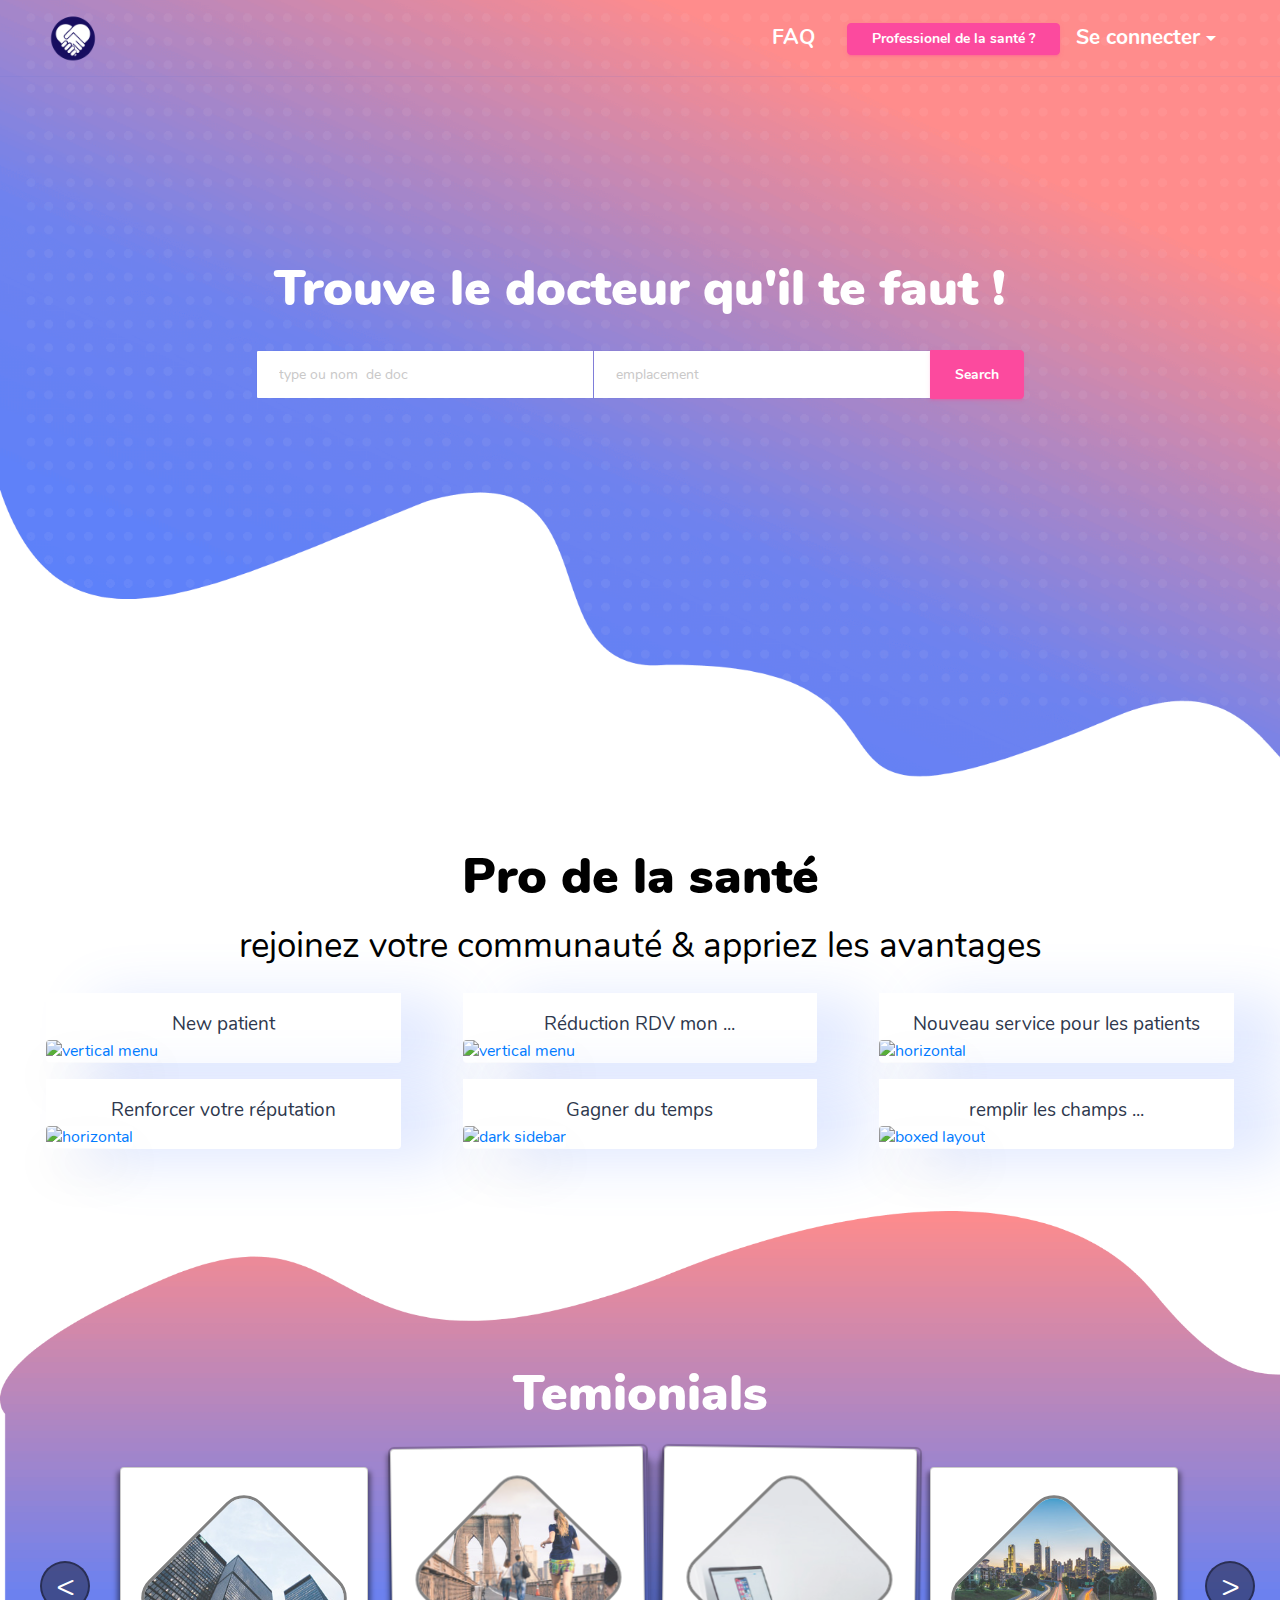
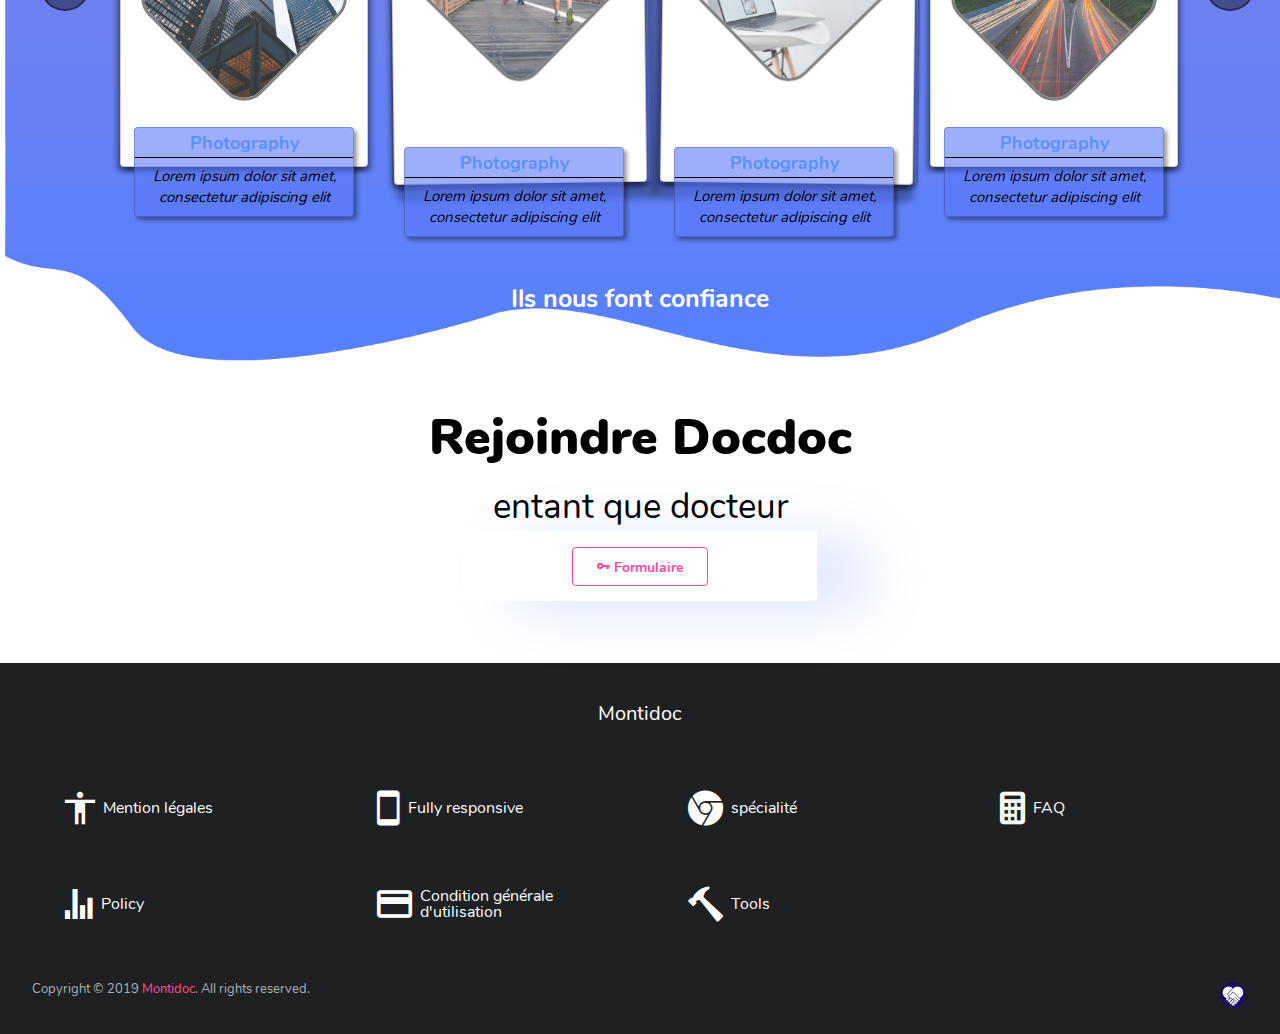
==== commit 905e1987: "v5.0.1" ====
--- a/index.html
+++ b/index.html
@@ -2,301 +2,447 @@
 <html lang="en">
 
 <head>
-  <!-- Required meta tags -->
-  <meta charset="utf-8">
-  <meta name="viewport" content="width=device-width, initial-scale=1, shrink-to-fit=no">
-  <title>doc</title>
-  <!-- base:css -->
-  <link rel="stylesheet" href="vendors/ionicons/css/ionicons.css">
-  <link rel="stylesheet" href="vendors/css/vendor.bundle.base.css">
-  <!-- endinject -->
-  <!-- plugin css for this page -->
-  <link rel="stylesheet" href="vendors/owl-carousel-2/owl.carousel.min.css">
-  <link rel="stylesheet" href="vendors/owl-carousel-2/owl.theme.default.min.css">
-  <link rel="stylesheet" href="vendors/jvectormap/jquery-jvectormap.css">
-  <link rel="stylesheet" href="vendors/mdi/css/materialdesignicons.min.css">
+    <!-- Required meta tags -->
+    <meta charset="utf-8">
+    <meta name="viewport" content="width=device-width, initial-scale=1, shrink-to-fit=no">
+    <title>doc</title>
+    <!-- base:css -->
+    <link rel="stylesheet" href="vendors/ionicons/css/ionicons.css">
+    <link rel="stylesheet" href="vendors/css/vendor.bundle.base.css">
+    <!-- endinject -->
+    <!-- plugin css for this page -->
+    <link rel="stylesheet" href="vendors/owl-carousel-2/owl.carousel.min.css">
+    <link rel="stylesheet" href="vendors/owl-carousel-2/owl.theme.default.min.css">
+    <link rel="stylesheet" href="vendors/jvectormap/jquery-jvectormap.css">
+    <link rel="stylesheet" href="vendors/mdi/css/materialdesignicons.min.css">
+    <!-- End plugin css for this page -->
+    <!-- inject:css -->
+    <link rel="stylesheet" href="css/style.css">
+    <link rel="stylesheet" href="css/styles.css">
+    <!-- endinject -->
+    <link rel="shortcut icon" href="images/log2.png" />
+</head>
 
-  <!-- End plugin css for this page -->
-  <!-- inject:css -->
-  <link rel="stylesheet" href="css/style.css">
-
-
-
-
-  <!-- endinject -->
-  <link rel="shortcut icon" href="images/favicon.png" />
-</head>
 <body>
-  <div class="container-fluid px-0" style="background-image: url('images/app-banner.png') ; background-size: cover; height:800px" >
-    <nav class="navbar navbar-expand-lg navbar-light border-bottom px-5">
-  			<a class="navbar-brand" href="#">
-  				<img src="images/log.png" style="width: 50px; height: auto"/>
-  			</a>
-  			<button class="navbar-toggler" type="button" data-toggle="collapse" data-target="#navbarNav" aria-controls="navbarNav" aria-expanded="false" aria-label="Toggle navigation">
-  				<span class="navbar-toggler-icon"></span>
-  			</button>
-  			<div class="collapse navbar-collapse" id="navbarNav">
-  				<ul class="navbar-nav ml-auto d-flex align-items-center">
-  					<li class="nav-item">
-  						<a class="nav-link px-3" href="index.html" target="_blank">FAQ</a>
-  					</li>
-            <li class="nav-item dropdown ml-3">
-              <div class="btn-group">
-                <a href="index.html" class="btn btn-primary btn-sm">Professionel de la santé ?</a>
-              </div>
-            </li>
-
-            <li class="nav-item nav-profile dropdown">
-             <a class="nav-link px-3 dropdown-toggle" href="#" data-toggle="dropdown" id="profileDropdown">
-          Se connecter
-             </a>
-             <div class="dropdown-menu dropdown-menu-right navbar-dropdown" aria-labelledby="profileDropdown">
-               <a class="dropdown-item" href="signup.html" >
-              <span style="font-weight: 800" > Patients </span>
-                <span style="margin-left: 50px" > <i class="ion ion-md-clipboard"></i>  sign up </span>    </a>
-               <a class="dropdown-item" href="login.html" >
-                 <span style="font-weight: 800" >  Patients </span> <span style="margin-left: 50px  " > <i class="ion ion-md-log-in"></i> log in </span>
-               </a>
-               <a class="dropdown-item" href="login.html" >
-                <span style="font-weight: 800" > Doctors </span> <span style="margin-left: 52px" > <i class="ion ion-md-log-in"></i> log in </span>
-               </a>
-             </div>
-           </li>
-  				</ul>
-  			</div>
-      </nav>
-      <div class="urbanui-demo-footer mt-5 text-center">
-				<div class="btn-group dropup"style="color: #ffffff ; margin-top: 100px;" >
-          <h1 class="nav-link" style=" font-size: 50px ; font-weight: 900; " >Trouve le docteur qu'il te faut !</h1>
-				</div>
-        <div class="form-group">
-          <div class="input-group">
-            <input type="text" class="form-control" placeholder="type ou nom  de doc " aria-label="Recipient's username">
-            <input type="text" class="form-control" placeholder="emplacement" aria-label="Recipient's username">
-
-            <div class="input-group-append">
-              <button class="btn btn-sm btn-primary" type="button">Search</button>
-            </div>
-          </div>
-        </div>
-			</div>
-
+    <div id="home" class="px-0">
+        <nav class="navbar navbar-expand-lg navbar-light border-bottom px-5">
+            <a class="navbar-brand logo" href="#">
+                <img src="images/log.png" style="" />
+            </a>
+            <button class="navbar-toggler" type="button" data-toggle="collapse" data-target="#navbarNav" aria-controls="navbarNav" aria-expanded="false" aria-label="Toggle navigation">
+                <span class="navbar-toggler-icon"></span>
+            </button>
+            <div class="collapse navbar-collapse" id="navbarNav">
+                <ul class="navbar-nav ml-auto d-flex align-items-center">
+                    <li class="nav-item">
+                        <a class="nav-link px-3" href="index.html" target="_blank">FAQ</a>
+                    </li>
+                    <li class="nav-item dropdown ml-3">
+                        <div class="btn-group">
+                            <a href="index.html" class="btn btn-primary btn-sm">Professionel de la santé ?</a>
+                        </div>
+                    </li>
+                    <li class="nav-item nav-profile dropdown">
+                        <a class="nav-link px-3 dropdown-toggle" href="#" data-toggle="dropdown" id="profileDropdown">
+                            Se connecter
+                        </a>
+                        <div class="dropdown-menu dropdown-menu-right navbar-dropdown" aria-labelledby="profileDropdown">
+                            <p class="spTitle"> Docteur </p>
+                            <a class="dropdown-item" href="signup.html">
+                                <span> <i class="ion ion-md-clipboard"></i> sign up </span>
+                            </a>
+                            <hr>
+                            <p class="spTitle"> Patients </p>
+                            <a class="dropdown-item" href="login.html">
+                                <span> <i class="ion ion-md-clipboard"></i> sign up </span>
+                            </a>
+                            <a class="dropdown-item" href="login.html">
+                                <span> <i class="ion ion-md-log-in"></i> log in </span>
+                            </a>
+                        </div>
+                    </li>
+                    <li class="onPhone">
+                        <p class="spTitle"> Docteur </p>
+                        <a class="dropdown-item" href="signup.html">
+                            <span> <i class="ion ion-md-clipboard"></i> sign up </span>
+                        </a>
+                        <hr>
+                        <p class="spTitle"> Patients </p>
+                        <a class="dropdown-item" href="login.html">
+                            <span> <i class="ion ion-md-clipboard"></i> sign up </span>
+                        </a>
+                        <a class="dropdown-item" href="login.html">
+                            <span> <i class="ion ion-md-log-in"></i> log in </span>
+                        </a>
+                    </li>
+                </ul>
+            </div>
+        </nav>
+        <div class="urbanui-demo-footer">
+            <div class="btn-group dropup">
+                <h1 class="nav-link">Trouve le docteur qu'il te faut !</h1>
+            </div>
+            <div class="form-group">
+                <div class="input-group">
+                    <input type="text" class="form-control" placeholder="type ou nom  de doc " aria-label="Recipient's username">
+                    <input type="text" class="form-control" placeholder="emplacement" aria-label="Recipient's username">
+                    <div class="input-group-append">
+                        <button class="btn btn-sm btn-primary" type="button">Search</button>
+                    </div>
+                </div>
+            </div>
+        </div>
     </div>
-
-    <div class="container-fluid px-0" style="margin-top: 20px; " >
+    <div id="onePage" class="px-0">
         <div class="content-wrapper layouts-preview-main-wrapper">
-     <div  >
-       <div class="btn-group dropup"style="color: black " >
-         <center>
-           <h1 class="nav-link" style=" margin-left: 400px ; font-size: 50px ; font-weight: 900;" >Pro de la santé</h1>
-           <h1 class="nav-link" style="margin-left: 250px ;  font-size: 30px ; font-weight: 900;" >rejoinez votre communauté & appriez les avantages</h1>
-         </center>
-       </div>
-              <div class="row layouts-preview-wrapper" style="margin-top: 50px" >
-         <div class="col-md-4 grid-margin">
-           <div class="p-3 preview-item">
-             <a href="#" target="_blank" style="cursor: default ;" >
-                 <img src="#" alt="vertical menu" class="mw-100"/>
-                 <div class="item-title">
-                   <h4 class="text-center">New patient</h4>
-                 </div>
-             </a>
-           </div>
-         </div>
-         <div class="col-md-4 grid-margin">
-           <div class="p-3 preview-item">
-             <a href="#" target="_blank" style="cursor: default ;" >
-                 <img src="#" alt="vertical menu" class="mw-100"/>
-                 <div class="item-title">
-                   <h4 class="text-center">Réduction RDV mon ...</h4>
-                 </div>
-             </a>
-           </div>
-         </div>
-         <div class="col-md-4 grid-margin">
-           <div class="p-3 preview-item">
-             <a href="#" target="_blank" style="cursor: default ;" >
-               <img src="images/demo/horizontal-menu-light.jpg" alt="horizontal" class="mw-100"/>
-               <div class="item-title">
-                 <h4 class="text-center">Nouveau service pour les patients</h4>
-               </div>
-             </a>
-           </div>
-         </div>
-         <div class="col-md-4 grid-margin">
-           <div class="p-3 preview-item">
-             <a href="#" target="_blank" style="cursor: default ;" >
-               <img src="images/demo/horizontal-menu-dark.jpg" alt="horizontal" class="mw-100"/>
-               <div class="item-title">
-                 <h4 class="text-center">Renforcer votre réputation </h4>
-               </div>
-             </a>
-           </div>
-         </div>
-         <div class="col-md-4 grid-margin">
-           <div class="p-3 preview-item">
-             <a href="#" target="_blank" style="cursor: default ;" >
-               <img src="images/demo/dark-sidebar.jpg" alt="dark sidebar" class="mw-100"/>
-               <div class="item-title">
-                 <h4 class="text-center">Gagner du temps </h4>
-               </div>
-             </a>
-           </div>
-         </div>
-         <div class="col-md-4 grid-margin">
-           <div class="p-3 preview-item">
-             <a href="#" target="_blank" style="cursor: default ;" >
-               <img src="images/demo/boxed-layout.jpg" alt="boxed layout" class="mw-100"/>
-               <div class="item-title">
-                 <h4 class="text-center">remplir les champs ...
-
-
-                 </h4>
-               </div>
-             </a>
-           </div>
-         </div>
-
-       </div>
-
-     </div>
-
+            <div>
+                <div class="btn-group dropup">
+                    <h1 class="nav-link">Pro de la santé</h1>
+                    <h2 class="nav-link">rejoinez votre communauté & appriez les avantages</h2>
+                </div>
+                <div class="row layouts-preview-wrapper" style="margin-top: 50px">
+                    <div class="col-md-4 grid-margin">
+                        <div class="p-3 preview-item">
+                            <a href="demo/vertical-default-light/index.html" target="_blank">
+                                <img src="images/demo/vertical-default.jpg" alt="vertical menu" class="mw-100" />
+                                <div class="item-title">
+                                    <h4 class="text-center">New patient</h4>
+                                </div>
+                            </a>
+                        </div>
+                    </div>
+                    <div class="col-md-4 grid-margin">
+                        <div class="p-3 preview-item">
+                            <a href="demo/vertical-default-dark/index.html" target="_blank">
+                                <img src="images/demo/vertical-dark.jpg" alt="vertical menu" class="mw-100" />
+                                <div class="item-title">
+                                    <h4 class="text-center">Réduction RDV mon ...</h4>
+                                </div>
+                            </a>
+                        </div>
+                    </div>
+                    <div class="col-md-4 grid-margin">
+                        <div class="p-3 preview-item">
+                            <a href="demo/horizontal-default-light/index.html" target="_blank">
+                                <img src="images/demo/horizontal-menu-light.jpg" alt="horizontal" class="mw-100" />
+                                <div class="item-title">
+                                    <h4 class="text-center">Nouveau service pour les patients</h4>
+                                </div>
+                            </a>
+                        </div>
+                    </div>
+                    <div class="col-md-4 grid-margin">
+                        <div class="p-3 preview-item">
+                            <a href="demo/horizontal-default-dark/index.html" target="_blank">
+                                <img src="images/demo/horizontal-menu-dark.jpg" alt="horizontal" class="mw-100" />
+                                <div class="item-title">
+                                    <h4 class="text-center">Renforcer votre réputation </h4>
+                                </div>
+                            </a>
+                        </div>
+                    </div>
+                    <div class="col-md-4 grid-margin">
+                        <div class="p-3 preview-item">
+                            <a href="demo/vertical-dark-sidebar/index.html" target="_blank">
+                                <img src="images/demo/dark-sidebar.jpg" alt="dark sidebar" class="mw-100" />
+                                <div class="item-title">
+                                    <h4 class="text-center">Gagner du temps </h4>
+                                </div>
+                            </a>
+                        </div>
+                    </div>
+                    <div class="col-md-4 grid-margin">
+                        <div class="p-3 preview-item">
+                            <a href="demo/vertical-boxed/index.html" target="_blank">
+                                <img src="images/demo/boxed-layout.jpg" alt="boxed layout" class="mw-100" />
+                                <div class="item-title">
+                                    <h4 class="text-center">remplir les champs ...
+                                    </h4>
+                                </div>
+                            </a>
+                        </div>
+                    </div>
+                </div>
+            </div>
+        </div>
     </div>
+    <div id="testimoniaux" class="px-0">
+        <div class="col-md-12" style="height: min-content; width: 100vw">
+            <div class="btn-group dropup" style="margin-top: 150px; width: 100%">
+                <h1 class="nav-link">Temionials</h1>
+            </div>
+            <div class="row portfolio-grid" id="slides">
+                <div class="row sliders">
+                    <div class="div">
+                        <div class='slidesBox'>
+                            <figure class="">
+                                <div class="imgBox">
+                                    <div class="box">
+                                        <img src="images/samples/300x300/1.jpg" alt="image" />
+                                    </div>
+                                </div>
+                            </figure>
+                        </div>
+                        <div class="msgBox">
+                            <h4>Photography</h4>
+                            <p>Lorem ipsum dolor sit amet, consectetur adipiscing elit</p>
+                        </div>
+                    </div>
+                    <div class="div">
+                        <div class='slidesBox slidesBoxCenter slidesBoxCenter0'>
+                            <figure class="">
+                                <div class="imgBox">
+                                    <div class="box">
+                                        <img src="images/samples/300x300/2.jpg" alt="image" />
+                                    </div>
+                                </div>
+                            </figure>
+                        </div>
+                        <div class="msgBox">
+                            <h4>Photography</h4>
+                            <p>Lorem ipsum dolor sit amet, consectetur adipiscing elit</p>
+                        </div>
+                    </div>
+                    <div class="div">
+                        <div class='slidesBox slidesBoxCenter slidesBoxCenter1'>
+                            <figure class="">
+                                <div class="imgBox">
+                                    <div class="box">
+                                        <img src="images/samples/300x300/3.jpg" alt="image" />
+                                    </div>
+                                </div>
+                            </figure>
+                        </div>
+                        <div class="msgBox">
+                            <h4>Photography</h4>
+                            <p>Lorem ipsum dolor sit amet, consectetur adipiscing elit</p>
+                        </div>
+                    </div>
+                    <div class="div">
+                        <div class='slidesBox'>
+                            <figure class="">
+                                <div class="imgBox">
+                                    <div class="box">
+                                        <img src="images/samples/300x300/4.jpg" alt="image" />
+                                    </div>
+                                </div>
+                            </figure>
+                        </div>
+                        <div class="msgBox">
+                            <h4>Photography</h4>
+                            <p>Lorem ipsum dolor sit amet, consectetur adipiscing elit</p>
+                        </div>
+                    </div>
+                    <div class="div">
+                        <div class='slidesBox'>
+                            <figure class="">
+                                <div class="imgBox">
+                                    <div class="box">
+                                        <img src="images/samples/300x300/5.jpg" alt="image" />
+                                    </div>
+                                </div>
+                            </figure>
+                        </div>
+                        <div class="msgBox">
+                            <h4>Photography</h4>
+                            <p>Lorem ipsum dolor sit amet, consectetur adipiscing elit</p>
+                        </div>
+                    </div>
+                    <div class="div">
+                        <div class='slidesBox'>
+                            <figure class="">
+                                <div class="imgBox">
+                                    <div class="box">
+                                        <img src="images/samples/300x300/6.jpg" alt="image" />
+                                    </div>
+                                </div>
+                            </figure>
+                        </div>
+                        <div class="msgBox">
+                            <h4>Photography</h4>
+                            <p>Lorem ipsum dolor sit amet, consectetur adipiscing elit</p>
+                        </div>
+                    </div>
+                    <div class="div">
+                        <div class='slidesBox'>
+                            <figure class="">
+                                <div class="imgBox">
+                                    <div class="box">
+                                        <img src="images/samples/300x300/7.jpg" alt="image" />
+                                    </div>
+                                </div>
+                            </figure>
+                        </div>
+                        <div class="msgBox">
+                            <h4>Photography</h4>
+                            <p>Lorem ipsum dolor sit amet, consectetur adipiscing elit</p>
+                        </div>
+                    </div>
+                    <div class="div">
+                        <div class='slidesBox'>
+                            <figure class="">
+                                <div class="imgBox">
+                                    <div class="box">
+                                        <img src="images/samples/300x300/8.jpg" alt="image" />
+                                    </div>
+                                </div>
+                            </figure>
+                        </div>
+                        <div class="msgBox">
+                            <h4>Photography</h4>
+                            <p>Lorem ipsum dolor sit amet, consectetur adipiscing elit</p>
+                        </div>
+                    </div>
+                    <div class="div">
+                        <div class='slidesBox'>
+                            <figure class="">
+                                <div class="imgBox">
+                                    <div class="box">
+                                        <img src="images/samples/300x300/9.jpg" alt="image" />
+                                    </div>
+                                </div>
+                            </figure>
+                        </div>
+                        <div class="msgBox">
+                            <h4>Photography</h4>
+                            <p>Lorem ipsum dolor sit amet, consectetur adipiscing elit</p>
+                        </div>
+                    </div>
+                    <div class="div">
+                        <div class='slidesBox'>
+                            <figure class="">
+                                <div class="imgBox">
+                                    <div class="box">
+                                        <img src="images/samples/300x300/10.jpg" alt="image" />
+                                    </div>
+                                </div>
+                            </figure>
+                        </div>
+                        <div class="msgBox">
+                            <h4>Photography</h4>
+                            <p>Lorem ipsum dolor sit amet, consectetur adipiscing elit</p>
+                        </div>
+                    </div>
+                </div>
+                <div class="move moveLeft">
+                    < 
+                </div> 
+                <div class="move moveRight">
+                        >
+                </div>
+            </div>
+        </div>
+        <div class="btn-group dropup" style="color: #ffffff ; width: 100%">
+            <h2 class="nav-link">Ils nous font confiance</h2>
+        </div>
     </div>
-
-    <div class="row" style="background-image: url('images/app_team.png') ; background-size: cover; height: 800px" >
-      <div class="col-md-12">
-        <div class="btn-group dropup"style="color: #ffffff ; margin-top: 150px" >
-          <center>
-            <h1 class="nav-link" style=" margin-left: 200% ; font-size: 50px ; font-weight: 900;" >Temonials</h1>
-          </center>
-        </div>
-       </div>
-               <div class="btn-group dropup" style="color: #ffffff ; width: 1000px" >
-                   <h1 class="nav-link" style="  margin-left: 50%;   font-weight: 900;" >Ils nous font confiance</h1>
-               </div>
-      </div>
-
-    </div>
-    <div class="container-fluid px-0" style="margin-top: 20px; " >
+    <div id="follow" class="px-0">
         <div class="content-wrapper layouts-preview-main-wrapper">
-     <div  >
-       <div class="btn-group dropup"style="color: black " >
-         <center>
-           <h1 class="nav-link" style=" margin-left: 450px ; font-size: 50px ; font-weight: 900;" >Rejoindre Docdoc </h1>
-           <h1 class="nav-link" style="margin-left: 400px ;  font-size: 30px ; font-weight: 900;" >as a doctor</h1>
-         </center>
-       </div>
-              <div class="row layouts-preview-wrapper" style="margin-top: 50px" >
-         <div class="col-md-4 grid-margin">
-
-         </div>
-         <div class="col-md-4 grid-margin">
-           <div class="p-3 preview-item">
-             <a href="#" target="_blank" style="cursor: default ;" >
-                 <div class="item-title">
-                   <button type="button" class="btn btn-outline-primary btn-icon-text">
-                            <i class="ion ion-md-key"></i>
-                            Formulaire
-                   </button>
-                 </div>
-             </a>
-           </div>
-         </div>
-         <div class="col-md-4 grid-margin">
-
-         </div>
-
-       </div>
-
-     </div>
-
-    </div>
+            <div>
+                <div class="btn-group dropup">
+                    <center>
+                        <h1 class="nav-link">Rejoindre Docdoc</h1>
+                        <h2 class="nav-link">entant que docteur</h2>
+                    </center>
+                </div>
+                <div class="row layouts-preview-wrapper" style="margin-top: 50px">
+                    <div class="col-md-4 grid-margin">
+                    </div>
+                    <div class="col-md-4 grid-margin">
+                        <div class="p-3 preview-item">
+                            <a href="demo/vertical-default-dark/index.html" target="_blank">
+                                <div class="item-title">
+                                    <button type="button" class="btn btn-outline-primary btn-icon-text">
+                                        <i class="ion ion-md-key"></i>
+                                        Formulaire
+                                    </button>
+                                </div>
+                            </a>
+                        </div>
+                    </div>
+                    <div class="col-md-4 grid-margin">
+                    </div>
+                </div>
+            </div>
+        </div>
     </div>
     <footer class="footer">
-      <div class="bg-primary p-5 text-white" id="features">
-					<h4 class="mb-5 text-center py-3">Montidoc</h4>
-					<div class="row">
-						<div class="col-md-3 mb-5 px-5">
-							<h6 class="d-flex align-items-center">
-								<i class="ion ion-md-body icon-lg mr-2"></i>
-								Mention légales
-							</h6>
-						</div>
-						<div class="col-md-3 mb-5 px-5">
-							<h6 class="d-flex align-items-center">
-								<i class="ion ion-md-phone-portrait icon-lg mr-2"></i>
-								Fully responsive
-							</h6>
-						</div>
-						<div class="col-md-3 mb-5 px-5">
-							<h6 class="d-flex align-items-center">
-								<i class="ion ion-logo-chrome icon-lg mr-2"></i>
-								spécialité
-							</h6>
+        <div id="features" class="bg-primary text-white">
+            <h4 class="mb-5 text-center py-3">Montidoc</h4>
+            <div class="row">
+                <div class="col-md-3 mb-5 px-5">
+                    <h6>
+                        <i class="ion ion-md-body icon-lg mr-2"></i>
+                        Mention légales
+                    </h6>
+                </div>
+                <div class="col-md-3 mb-5 px-5">
+                    <h6>
+                        <i class="ion ion-md-phone-portrait icon-lg mr-2"></i>
+                        Fully responsive
+                    </h6>
+                </div>
+                <div class="col-md-3 mb-5 px-5">
+                    <h6>
+                        <i class="ion ion-logo-chrome icon-lg mr-2"></i>
+                        spécialité
+                    </h6>
+                </div>
+                <div class="col-md-3 mb-5 px-5">
+                    <h6>
+                        <i class="ion ion-md-calculator icon-lg mr-2"></i>
+                        FAQ
+                    </h6>
+                </div>
+                <div class="col-md-3 mb-5 px-5">
+                    <h6>
+                        <i class="ion ion-md-stats icon-lg mr-2"></i>
+                        Policy
+                    </h6>
+                </div>
+                <div class="col-md-3 mb-5 px-5">
+                    <h6>
+                        <i class="ion ion-md-card icon-lg mr-2"></i>
+                        Condition générale d'utilisation
+                    </h6>
+                </div>
+                <div class="col-md-3 mb-5 px-5">
+                    <h6>
+                        <i class="ion ion-md-hammer icon-lg mr-2"></i>
+                        Tools
+                    </h6>
+                </div>
+            </div>
+        </div>
+        <div class="d-sm-flex justify-content-center justify-content-sm-between">
+            <span class="text-muted text-center text-sm-left d-block d-sm-inline-block">Copyright © 2019 <a href="index.html" target="_blank">Montidoc</a>. All rights reserved.</span>
+            <span class="float-none float-sm-right d-block mt-1 mt-sm-0 text-center"> <img src="images/log.png" alt="" style="width: 30px; height: auto"> </span>
+        </div>
+    </footer>
+    <!-- container-scroller -->
+    <!-- base:js -->
+    <!-- base:js -->
+    <script src="vendors/js/vendor.bundle.base.js"></script>
+    <!-- endinject -->
+    <!-- Plugin js for this page-->
+    <!-- End plugin js for this page-->
+    <!-- inject:js -->
+    <script src="js/off-canvas.js"></script>
+    <script src="js/hoverable-collapse.js"></script>
+    <script src="js/template.js"></script>
+    <script src="js/settings.js"></script>
+    <script src="js/todolist.js"></script>
+    <!-- endinject -->
+    <!-- plugin js for this page -->
+    <script src="vendors/chart.js/Chart.min.js"></script>
+    <script src="vendors/owl²-carousel-2/owl.carousel.min.js"></script>
+    <script src="vendors/jvectormap/jquery-jvectormap.min.js"></script>
+    <script src="vendors/jvectormap/jquery-jvectormap-world-mill-en.js"></script>
+    <!-- End plugin js for this page -->
+    <!-- Custom js for this page-->
+    <script src="js/dashboard.js"></script>
+    <!-- End custom js for this page-->
+    <script src="js/scripts.js"></script>
+</body>
 
-						</div>
-						<div class="col-md-3 mb-5 px-5">
-							<h6 class="d-flex align-items-center">
-								<i class="ion ion-md-calculator icon-lg mr-2"></i>
-								 FAQ
-							</h6>
-
-						</div>
-						<div class="col-md-3 mb-5 px-5">
-							<h6 class="d-flex align-items-center">
-								<i class="ion ion-md-stats icon-lg mr-2"></i>
-								Policy
-							</h6>
-
-						</div>
-						<div class="col-md-3 mb-5 px-5">
-							<h6 class="d-flex align-items-center">
-								<i class="ion ion-md-card icon-lg mr-2"></i>
-								Condition générale d'utilisation
-							</h6>
-
-						</div>
-						<div class="col-md-3 mb-5 px-5">
-							<h6 class="d-flex align-items-center">
-								<i class="ion ion-md-hammer icon-lg mr-2"></i>
-								Tools
-							</h6>
-
-						</div>
-
-					</div>
-				</div>
-
-        <div class="d-sm-flex justify-content-center justify-content-sm-between">
-          <span class="text-muted text-center text-sm-left d-block d-sm-inline-block">Copyright © 2019 <a href="index.html" target="_blank">Montidoc</a>. All rights reserved.</span>
-          <span class="float-none float-sm-right d-block mt-1 mt-sm-0 text-center"> <img src="images/log.png" alt="" style="width: 30px; height: auto" > </span>
-        </div>
-
-   </footer>
-  <!-- container-scroller -->
-  <!-- base:js -->
-
-  <!-- base:js -->
-  <script src="vendors/js/vendor.bundle.base.js"></script>
-  <!-- endinject -->
-  <!-- Plugin js for this page-->
-  <!-- End plugin js for this page-->
-  <!-- inject:js -->
-  <script src="js/off-canvas.js"></script>
-  <script src="js/hoverable-collapse.js"></script>
-  <script src="js/template.js"></script>
-  <script src="js/settings.js"></script>
-  <script src="js/todolist.js"></script>
-  <!-- endinject -->
-  <!-- plugin js for this page -->
-  <script src="vendors/chart.js/Chart.min.js"></script>
-  <script src="vendors/owl²-carousel-2/owl.carousel.min.js"></script>
-  <script src="vendors/jvectormap/jquery-jvectormap.min.js"></script>
-  <script src="vendors/jvectormap/jquery-jvectormap-world-mill-en.js"></script>
-  <!-- End plugin js for this page -->
-  <!-- Custom js for this page-->
-  <script src="js/dashboard.js"></script>
-  <!-- End custom js for this page-->
-</body>
-</html>
+</html>--- a/css/styles.css
+++ b/css/styles.css
@@ -0,0 +1,484 @@
+body{
+	margin: 0;
+	padding: 0;
+}
+
+.portfolio-grid{
+	/*border: 2px solid red;*/
+	height: 440px;
+	width: 88%;
+	overflow-x: hidden;
+	margin: 2px auto;
+	padding: 0 20px;
+}
+
+.sliders{
+	margin: auto;
+	flex-wrap: initial;
+	height: 380px;
+	width: auto;
+}
+
+.div{
+	height: 100%;
+	width: 250px;
+	margin: auto 10px;
+}
+
+.msgBox{
+	position: relative;
+	text-align: center;
+	z-index: 999;
+	height: 90px;
+	color: black;
+	top: -40px;
+	left: 14px;
+	width: 220px;
+	border-radius: 4px;
+	background-color: rgba(91, 120, 252, .6);
+	border: 1px solid rgba(0, 0, 0, .2);
+	box-shadow: 3px 3px 4px rgba(0, 0, 0, .4);
+}
+
+.portfolio-grid figure img{
+	width: 100%;
+}
+
+.slidesBox{
+	height: 300px;
+	width: 250px;
+}
+
+.imgBox{
+	border: 3px solid grey;
+	border-radius: 25px;
+	transform: rotateZ(45deg);
+	width: 160px;
+	height: 160px;
+	margin: 50px;
+	overflow: hidden;
+	margin: 50px auto;
+}
+
+.imgBox .box{
+	position: relative;
+	transform: rotateZ(-45deg);
+	width: 210px !important;
+	margin: -29px -30px;
+	height: auto;
+}
+
+
+.slidesBox figure{
+	background-color: white;
+	height: 100%;
+	width: 99%;
+	margin: auto;
+	border: 1px solid rgba(0, 0, 0, .2);
+	border-radius: 4px;
+	box-shadow: 3px 4px 5px rgba(0, 0, 0, .4), -3px 4px 5px rgba(0, 0, 0, .4);
+}
+
+.msgBox h4{
+	display: flex;
+	justify-content: center;
+	align-items: center;
+	font-weight: bolder;
+	font-size: 18px;
+	color: #5990fc;
+	height: 30px;
+	width: 100%;
+	border-bottom: 1px solid black;
+}
+
+.msgBox p{
+	font-style: italic;
+	font-size: 15px;
+}
+
+.portfolio-grid figure.effect-text-in{
+	height: 100%;
+	width: 100%
+}
+
+.move{
+	position: absolute;
+	height: 50px;
+	width: 50px;
+	background-color: rgba(0, 0, 0, .4);
+	border: 2px solid rgba(0, 0, 0, .4);
+	border-radius: 50%;
+	display: flex;
+	justify-content: center;
+	align-items: center;
+	cursor: pointer;
+	font-size: 32px;
+	color: white;
+	top: 350px;
+}
+
+@media(min-width: 1020px){
+	.slidesBoxCenter0{
+		margin-top: -20px!important; 
+		height: 340px!important;
+		width: 260px!important;
+		border: 2px solid rgba(0, 0, 0, .2);
+		border-radius: 6px;
+		box-shadow: 5px 15px 6px rgba(0, 0, 0, .3);
+		transform: rotate3d(0, 1, -1, 1deg);
+		transform-origin: center left;
+	}
+	.slidesBoxCenter1{
+		margin-top: -20px!important; 
+		height: 340px!important;
+		width: 260px!important;
+		border: 2px solid rgba(0, 0, 0, .2);
+		border-radius: 6px;
+		box-shadow: -5px 15px 6px rgba(0, 0, 0, .3);
+		transform: rotate3d(0, 1, 1, 1deg);
+		transform-origin: center right;
+	}
+}
+
+.move:nth-child(3){
+	right: 25px;
+}
+
+.move:nth-child(2){
+	left: 40px;
+}
+
+.msgBoxHovered{
+	animation: makeMoveTop .5s ease-in-out forwards;
+}
+
+.imgScale{
+	animation: makeScale ease-in-out .4s forwards ;
+}
+
+.msgBoxOuted{
+	animation: makeMoveBottom .5s ease-in-out forwards;
+}
+
+.imgNoScale{
+	animation: makeNoScale ease-in-out .4s forwards ;
+}
+
+@keyframes makeMoveTop{
+	0%{
+		transform: translateY(0);
+	}
+	70%{
+		transform: translateY(-30px);	
+	}
+	100%{
+		transform: translateY(-20px);	
+	}
+}
+
+@keyframes makeMoveBottom{
+	0%{
+		transform: translateY(-20px);
+	}
+	70%{
+		transform: translateY(10px);	
+	}
+	100%{
+		transform: translateY(0);	
+	}
+}
+
+@keyframes makeScale{
+	0%{
+		transform: scale(1);
+	}
+	70%{
+		transform: scale(1.07);		
+	}
+	100%{
+		transform: scale(1.05);		
+	}
+}
+
+@keyframes makeNoScale{
+	0%{
+		transform: scale(1.05);		
+	}
+	70%{
+		transform: scale(.96);		
+	}
+	100%{
+		transform: scale(1);
+	}
+}
+
+/* begin of pages */
+/* ************** */
+/* ************** */
+#home{
+	background-image: url('../images/app-banner.png');
+	background-size: cover;
+	height:800px;
+}
+
+#home .logo img{
+	width: 50px;
+	height: auto;
+}
+
+.onPhone{
+	display: none;
+}
+
+#home .navbar-dropdown{
+	text-align: center;
+	width: 200px;
+	border: 1px solid rgba(0, 0, 0, .2);
+	border-radius: 5px;
+	box-shadow: 3px 2px 4px rgba(0, 0, 0, .3);
+}
+
+.spTitle{
+	width: 100%;
+	text-decoration: underline;
+	font-weight: bolder;
+	font-size: 15px;
+	text-align: center;
+}
+
+#home .urbanui-demo-footer{
+	text-align: center;
+	color: #ffffff;
+	margin-top: 14%;
+}
+
+#home h1, #onePage h1{
+	font-size: 50px;
+	font-weight: 900; 
+}
+
+#home .form-group{
+	margin: 20px 20%;
+}
+
+#onePage, #follow{
+	margin-top: 20px;
+}
+
+#onePage .btn-group, #follow .btn-group{
+	display: block;
+	text-align: center;
+	padding: 0 40px;
+	color: black;
+}
+
+#onePage h2, #follow h2{
+	font-size: 35px;
+	display: block;
+	text-align: center;
+	padding: 10px 40px;
+	color: black;
+}
+
+#testimoniaux h1.nav-link{
+	clear: both;
+	font-size: 50px;
+	font-weight: 900;
+	color: #ffffff;
+	width: 100%;
+	text-align: center;
+}
+
+#testimoniaux h2.nav-link{
+	margin: 0 auto;
+	font-weight: bold;
+	font-size: 25px;
+}
+
+#testimoniaux{
+	background-image: url('../images/app_team.png');
+	background-size: cover;
+	height: 750px
+}
+
+#follow h1.nav-link{
+	color: black;
+	font-size: 50px;
+	font-weight: 900;
+}
+
+#features{
+	margin: 0 auto;
+}
+
+#features h6{
+	display: flex;
+	align-items: center;
+}
+
+@media(max-width: 990px){
+	#home li.dropdown{
+		display: none;
+	}
+
+	.onPhone{
+		display: block;
+	}
+
+	.onPhone a{
+		color: #5e80f8;
+	}
+
+	#home .urbanui-demo-footer{
+		margin-top: 15%;
+	}
+
+	div#navbarNav{
+		position: absolute;
+		top: 50px;
+		right: 38px;
+		z-index: 999;
+	}
+
+	ul.navbar-nav{
+		background-color: rgba(255, 255, 255, .6);
+		width: 300px;
+		border: 2px solid rgba(0, 0, 0, .2);
+		box-shadow: 3px 3px 5px rgba(0, 0, 0, .3);
+	}
+}
+
+@media(max-width: 620px){
+	#home .form-group{
+		margin: 20px 10%;
+	}
+}
+
+@media(max-width: 480px){
+	#home{
+		height: 550px;
+	}
+
+	#home .form-group .input-group-append{
+		width: 100%;
+		display: flex;
+		justify-content: center;
+	}
+
+	#home .form-group input, #home .form-group .input-group-append{
+		margin: 5px 0;
+	}
+
+	#home .form-control{
+		width: 100%;
+	}
+
+	h1{
+		font-size: 30px!important;
+		padding: 0!important;
+	}
+
+	h2{
+		font-size: 22px!important;
+		padding: 0!important;
+	}
+
+	.move:nth-child(3){
+		right: 11px;
+	}
+
+	.move:nth-child(2){
+		left: 20px;
+	}
+}
+
+/*sign up page*/
+/*****************************************/
+/*login page*/
+/*****************************************/
+@media(max-width: 1080px){
+	span.text{
+		display: none;
+	}
+
+	.entete{
+		width: 40px!important;
+		left: 20px!important;
+		border-radius: 50%;
+	}
+}
+
+.entete{
+	z-index: 999;
+	cursor: pointer;
+	top: 20px;
+	left: 680px;
+	height: 40px;
+	width: 240px;
+	border-radius: 5000px;
+	position: fixed;
+	background-color: grey;
+	font-size: 25px;
+	color: black;
+	display: flex;
+	justify-content: center;
+	align-items: center;
+}
+
+a.entete:hover{
+	text-decoration: none;
+	box-shadow: 5px 2px 3px rgba(0, 0, 0, .4);
+}
+
+p.copyright{
+	position: absolute;
+	bottom: 15px;
+	right: 40px;
+	font-weight: bold;
+	font-style: italic;
+	font-size: 13px;
+}
+
+.rRight{
+	margin: 0;
+	padding: 0;
+	height: 100vh;
+	position: fixed;
+	overflow: hidden;
+	top: 0;
+	right: 0;
+	z-index: -1;
+}
+
+.pullOver{
+	margin: 20px 0;
+}
+
+@media(max-width: 990px){
+	.over{
+		margin: 0!important;
+		padding: 0!important;
+		color: white;
+		font-weight: bolder;
+	}
+
+	.copyright{
+		color: white;
+	}
+
+	.rRight img{
+		height: 100%!important;
+	}
+
+	.pullOver{
+		padding: 0!important;
+		margin: 0!important;
+		background-color: rgba(0, 0, 0, .3);
+	}
+}
+
+@media(max-width: 420px){
+	.copyright{
+		right: 18%!important;
+	}
+}
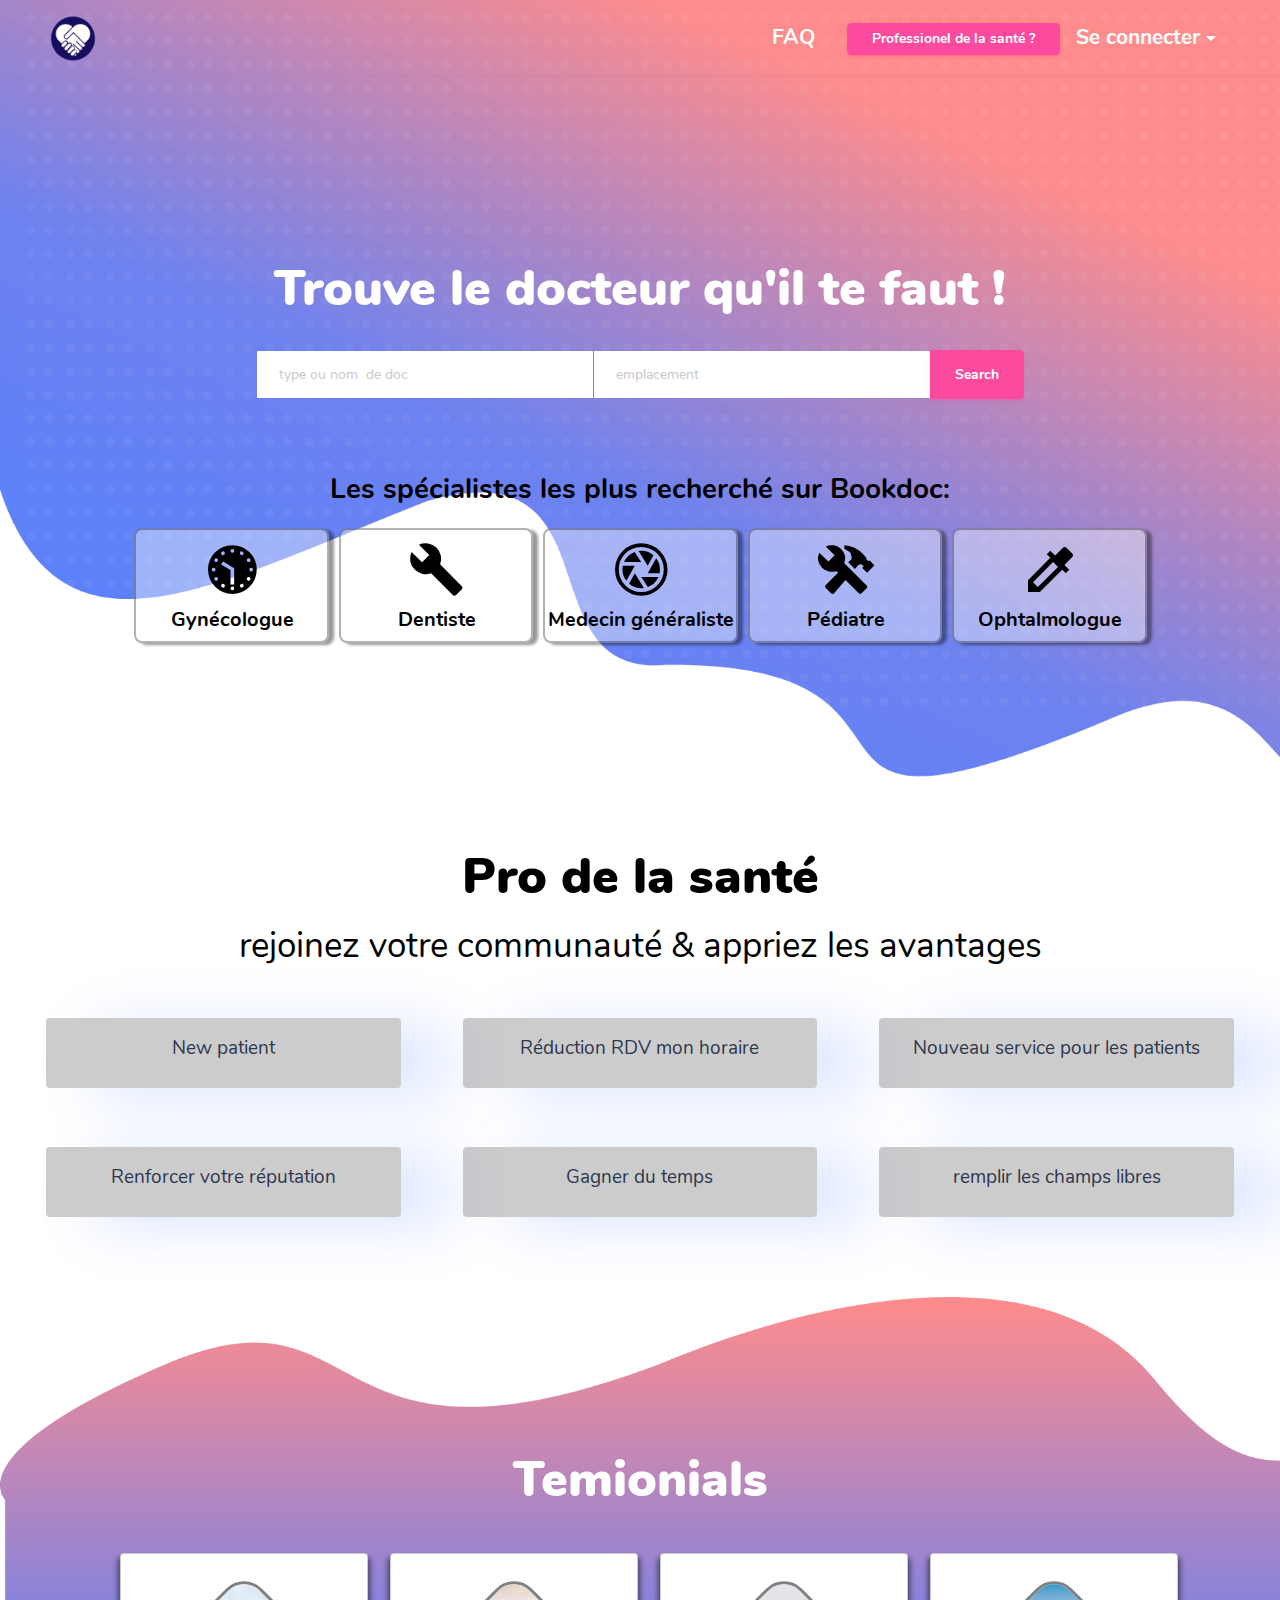
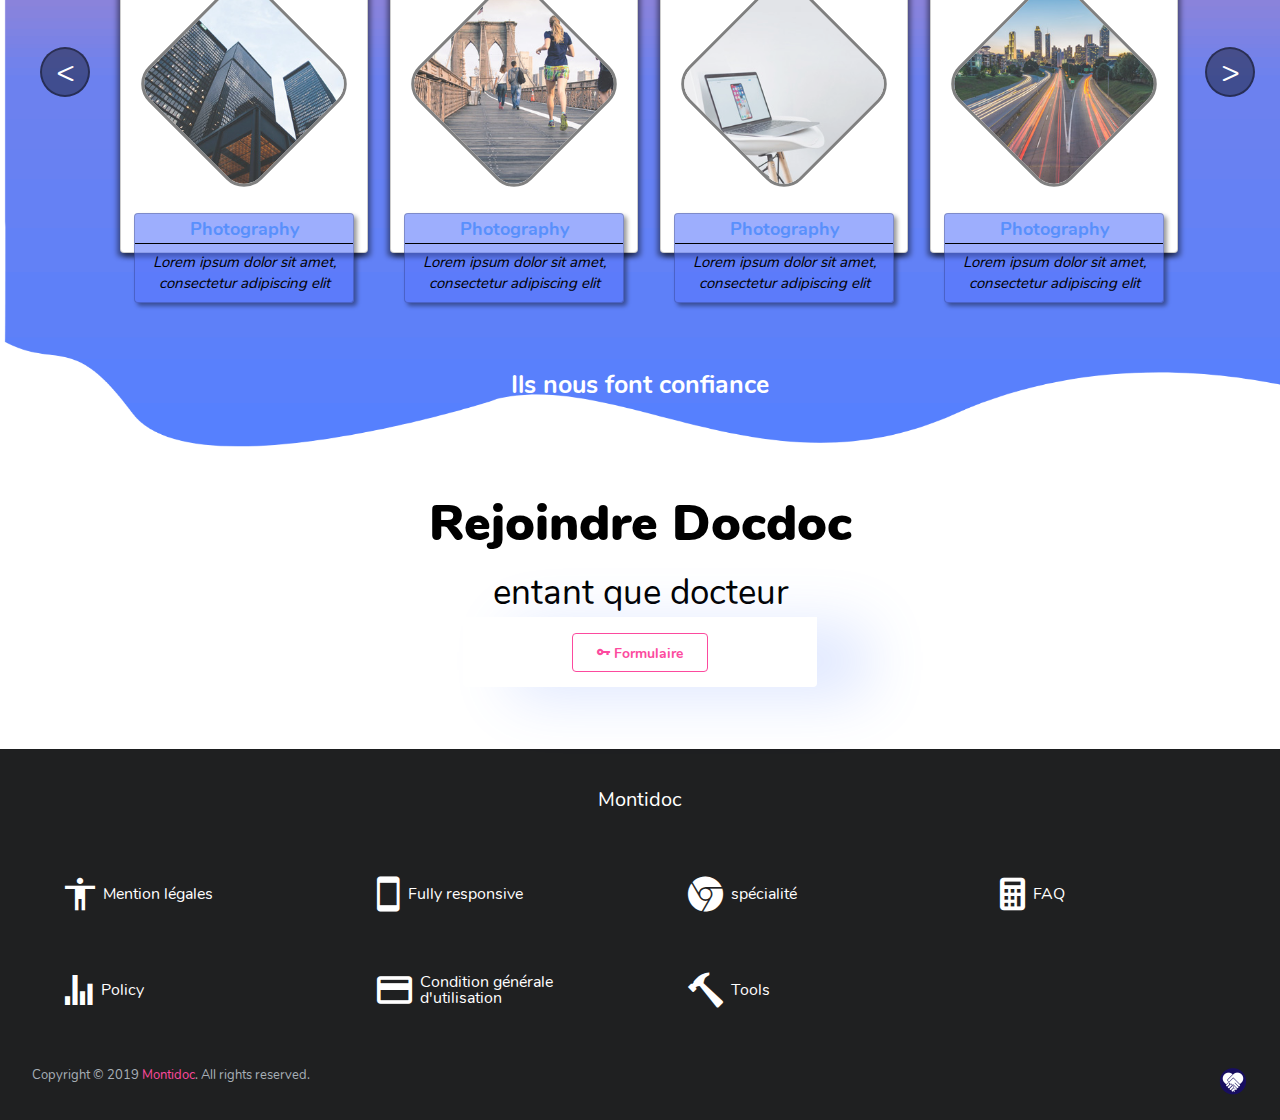
==== commit 8b5640c8: "v1.0.0" ====
--- a/index.html
+++ b/index.html
@@ -48,8 +48,8 @@
                         </a>
                         <div class="dropdown-menu dropdown-menu-right navbar-dropdown" aria-labelledby="profileDropdown">
                             <p class="spTitle"> Docteur </p>
-                            <a class="dropdown-item" href="signup.html">
-                                <span> <i class="ion ion-md-clipboard"></i> sign up </span>
+                            <a class="dropdown-item" href="loginDoctor.html">
+                                <span> <i class="ion ion-md-log-in"></i> log in </span>
                             </a>
                             <hr>
                             <p class="spTitle"> Patients </p>
@@ -91,6 +91,33 @@
                     </div>
                 </div>
             </div>
+            <div class="top5">
+                <div class="title">
+                    <p>Les spécialistes les plus recherché sur Bookdoc:</p>
+                </div>
+                <div class="content">
+                    <div class="box">
+                        <div class="under"><i class="ion ion-md-clock"></i></div>
+                        <p class="under">Gynécologue</p>
+                    </div>
+                    <div class="box">
+                        <div class="under"><i class="ion ion-md-build"></i></div>
+                        <p class="under">Dentiste</p>
+                    </div>
+                    <div class="box">
+                        <div class="under"><i class="ion ion-md-aperture"></i></div>
+                        <p class="under">Medecin généraliste</p>
+                    </div>
+                    <div class="box">
+                        <div class="under"><i class="ion ion-md-construct"></i></div>
+                        <p class="under">Pédiatre</p>
+                    </div>
+                    <div class="box">
+                        <div class="under"><i class="ion ion-md-color-filter"></i></div>
+                        <p class="under">Ophtalmologue</p>
+                    </div>
+                </div>
+            </div>
         </div>
     </div>
     <div id="onePage" class="px-0">
@@ -101,62 +128,56 @@
                     <h2 class="nav-link">rejoinez votre communauté & appriez les avantages</h2>
                 </div>
                 <div class="row layouts-preview-wrapper" style="margin-top: 50px">
-                    <div class="col-md-4 grid-margin">
+                    <div class="col-md-4 grid-margin my-5">
                         <div class="p-3 preview-item">
                             <a href="demo/vertical-default-light/index.html" target="_blank">
-                                <img src="images/demo/vertical-default.jpg" alt="vertical menu" class="mw-100" />
                                 <div class="item-title">
                                     <h4 class="text-center">New patient</h4>
                                 </div>
                             </a>
                         </div>
                     </div>
-                    <div class="col-md-4 grid-margin">
+                    <div class="col-md-4 grid-margin my-5">
                         <div class="p-3 preview-item">
                             <a href="demo/vertical-default-dark/index.html" target="_blank">
-                                <img src="images/demo/vertical-dark.jpg" alt="vertical menu" class="mw-100" />
-                                <div class="item-title">
-                                    <h4 class="text-center">Réduction RDV mon ...</h4>
-                                </div>
-                            </a>
-                        </div>
-                    </div>
-                    <div class="col-md-4 grid-margin">
+                                <div class="item-title">
+                                    <h4 class="text-center">Réduction RDV mon horaire</h4>
+                                </div>
+                            </a>
+                        </div>
+                    </div>
+                    <div class="col-md-4 grid-margin my-5">
                         <div class="p-3 preview-item">
                             <a href="demo/horizontal-default-light/index.html" target="_blank">
-                                <img src="images/demo/horizontal-menu-light.jpg" alt="horizontal" class="mw-100" />
                                 <div class="item-title">
                                     <h4 class="text-center">Nouveau service pour les patients</h4>
                                 </div>
                             </a>
                         </div>
                     </div>
-                    <div class="col-md-4 grid-margin">
+                    <div class="col-md-4 grid-margin my-5">
                         <div class="p-3 preview-item">
                             <a href="demo/horizontal-default-dark/index.html" target="_blank">
-                                <img src="images/demo/horizontal-menu-dark.jpg" alt="horizontal" class="mw-100" />
                                 <div class="item-title">
                                     <h4 class="text-center">Renforcer votre réputation </h4>
                                 </div>
                             </a>
                         </div>
                     </div>
-                    <div class="col-md-4 grid-margin">
+                    <div class="col-md-4 grid-margin my-5">
                         <div class="p-3 preview-item">
                             <a href="demo/vertical-dark-sidebar/index.html" target="_blank">
-                                <img src="images/demo/dark-sidebar.jpg" alt="dark sidebar" class="mw-100" />
                                 <div class="item-title">
                                     <h4 class="text-center">Gagner du temps </h4>
                                 </div>
                             </a>
                         </div>
                     </div>
-                    <div class="col-md-4 grid-margin">
+                    <div class="col-md-4 grid-margin my-5">
                         <div class="p-3 preview-item">
                             <a href="demo/vertical-boxed/index.html" target="_blank">
-                                <img src="images/demo/boxed-layout.jpg" alt="boxed layout" class="mw-100" />
-                                <div class="item-title">
-                                    <h4 class="text-center">remplir les champs ...
+                                <div class="item-title">
+                                    <h4 class="text-center">remplir les champs libres
                                     </h4>
                                 </div>
                             </a>
@@ -350,7 +371,7 @@
                     </div>
                     <div class="col-md-4 grid-margin">
                         <div class="p-3 preview-item">
-                            <a href="demo/vertical-default-dark/index.html" target="_blank">
+                            <a href="javascript:;">
                                 <div class="item-title">
                                     <button type="button" class="btn btn-outline-primary btn-icon-text">
                                         <i class="ion ion-md-key"></i>
--- a/css/styles.css
+++ b/css/styles.css
@@ -117,7 +117,7 @@
 	top: 350px;
 }
 
-@media(min-width: 1020px){
+/*@media(min-width: 1020px){
 	.slidesBoxCenter0{
 		margin-top: -20px!important; 
 		height: 340px!important;
@@ -138,7 +138,7 @@
 		transform: rotate3d(0, 1, 1, 1deg);
 		transform-origin: center right;
 	}
-}
+}*/
 
 .move:nth-child(3){
 	right: 25px;
@@ -280,6 +280,11 @@
 	color: black;
 }
 
+#onePage .item-title{
+	background: rgba(0, 0, 0, .2);
+	border-radius: 4px;
+}
+
 #testimoniaux h1.nav-link{
 	clear: both;
 	font-size: 50px;
@@ -406,6 +411,10 @@
 		left: 20px!important;
 		border-radius: 50%;
 	}
+
+	.separator{
+		color: white!important;
+	}
 }
 
 .entete{
@@ -414,7 +423,7 @@
 	top: 20px;
 	left: 680px;
 	height: 40px;
-	width: 240px;
+	width: 160px;
 	border-radius: 5000px;
 	position: fixed;
 	background-color: grey;
@@ -454,6 +463,43 @@
 	margin: 20px 0;
 }
 
+.button{
+	display: flex;
+	width: 100%;
+	margin: 5px 0;
+	justify-content: center;
+}
+
+.button button{
+	width: 90%;
+	height: 100%;
+	font-size: 13px;
+}
+
+.separator{
+	width: 100%;
+	text-align: center;
+	color: black;
+	font-weight: bold;
+	font-size: 35px;
+}
+
+a:hover{
+	text-decoration: none;
+}
+
+.titre{
+	font-weight: 100px;
+	font-size: 40px;
+	color: #180e60;
+	margin: auto;
+}
+
+.over .brand-logo{
+	display: flex;
+	align-items: center;
+}
+
 @media(max-width: 990px){
 	.over{
 		margin: 0!important;
@@ -475,6 +521,14 @@
 		margin: 0!important;
 		background-color: rgba(0, 0, 0, .3);
 	}
+
+	.changColor{
+		color: white!important;
+	}
+
+	.titre{
+		color: white!important;
+	}
 }
 
 @media(max-width: 420px){
@@ -482,3 +536,153 @@
 		right: 18%!important;
 	}
 }
+
+/* about pages */
+/***********************************/
+/***********************************/
+
+.rejoignez{
+	width: 20%;
+	height: 40px;
+	font-size: 18px!important;
+	min-width: 180px;
+}
+
+.anim{
+	background-color: #180e60;
+	position: absolute;
+	top: 260px;
+	right: 150px;
+	border-radius: 50%;
+	height: 103px;
+	width: 103px;
+	display: flex;
+	justify-content: center;
+	align-items: center;
+	animation: sympa 2s linear infinite;
+}
+
+.anim img{
+	height: 120px;
+}
+
+.home2{
+	height: 613px!important;
+}
+
+#choice{
+	height: 560px;
+	background-color: white;
+}
+
+.title h2{
+	font-weight: 40px;
+	font-size: 35px;
+}
+
+.content{
+	width: 80%;
+	margin: auto;
+	text-align: left;
+}
+
+.content p{
+	font-size: 18px;
+	margin: 15px 0 0 0;
+}
+
+.childBlock *{
+	display: block;
+	width: 60%;
+	margin: 5px auto 0 auto;
+}
+
+.top5{
+	margin: 80px auto;
+	width: 100%;
+	height: 120px;
+}
+
+.title p{
+	font-weight: bolder;
+	font-size: 28px;
+	color: #000;
+}
+
+.top5 .content *{
+	display: inline-block;
+	width: 19%;
+	margin: 20px 0 0 6px ;
+	padding: 0;
+}
+
+.box{
+	background-color: rgba(255, 255, 255, .4);
+	box-shadow: 5px 2px 3px rgba(0, 0, 0, .4);
+	border: 2px solid rgba(0, 0, 0, .3);
+	border-radius: 8px;
+}
+
+.box .under{
+	color: #000000;
+	font-weight: bolder;
+	font-size: 20px;
+	display: block;
+	width: 100%;
+	text-align: center;
+	margin: 10px 1px;
+}
+
+.under i{
+	font-size: 60px;
+	display: flex !important;
+	justify-content: center;
+	margin: auto !important;
+}
+
+@keyframes sympa{
+	0%{
+		transform: rotateZ(0deg);
+	}
+	50%{
+		transform: rotateZ(180deg);
+	}
+	90%{
+		transform: rotateZ(324deg) scale(1);
+		opacity: 1;
+	}
+	100%{
+		transform: rotateZ(360deg) scale(1.3);
+		opacity: .4;
+	}
+}
+
+/*@media(min-width: 1080px){
+	.anim{
+		animation: vaEtViens 10s linear alternate infinite;
+	}
+}*/
+
+@media(max-width: 1080px){
+	.anim{
+		top: 400px;
+		right: 50px;
+	}
+}
+
+@media(max-width: 767px){
+	#choice{
+		height: 860px;
+	}
+}
+
+@media(max-width: 480px){
+	#choice{
+		height: 800px;
+	}
+
+	.anim{
+		top: 330px;
+		right: 210px;
+	}
+}
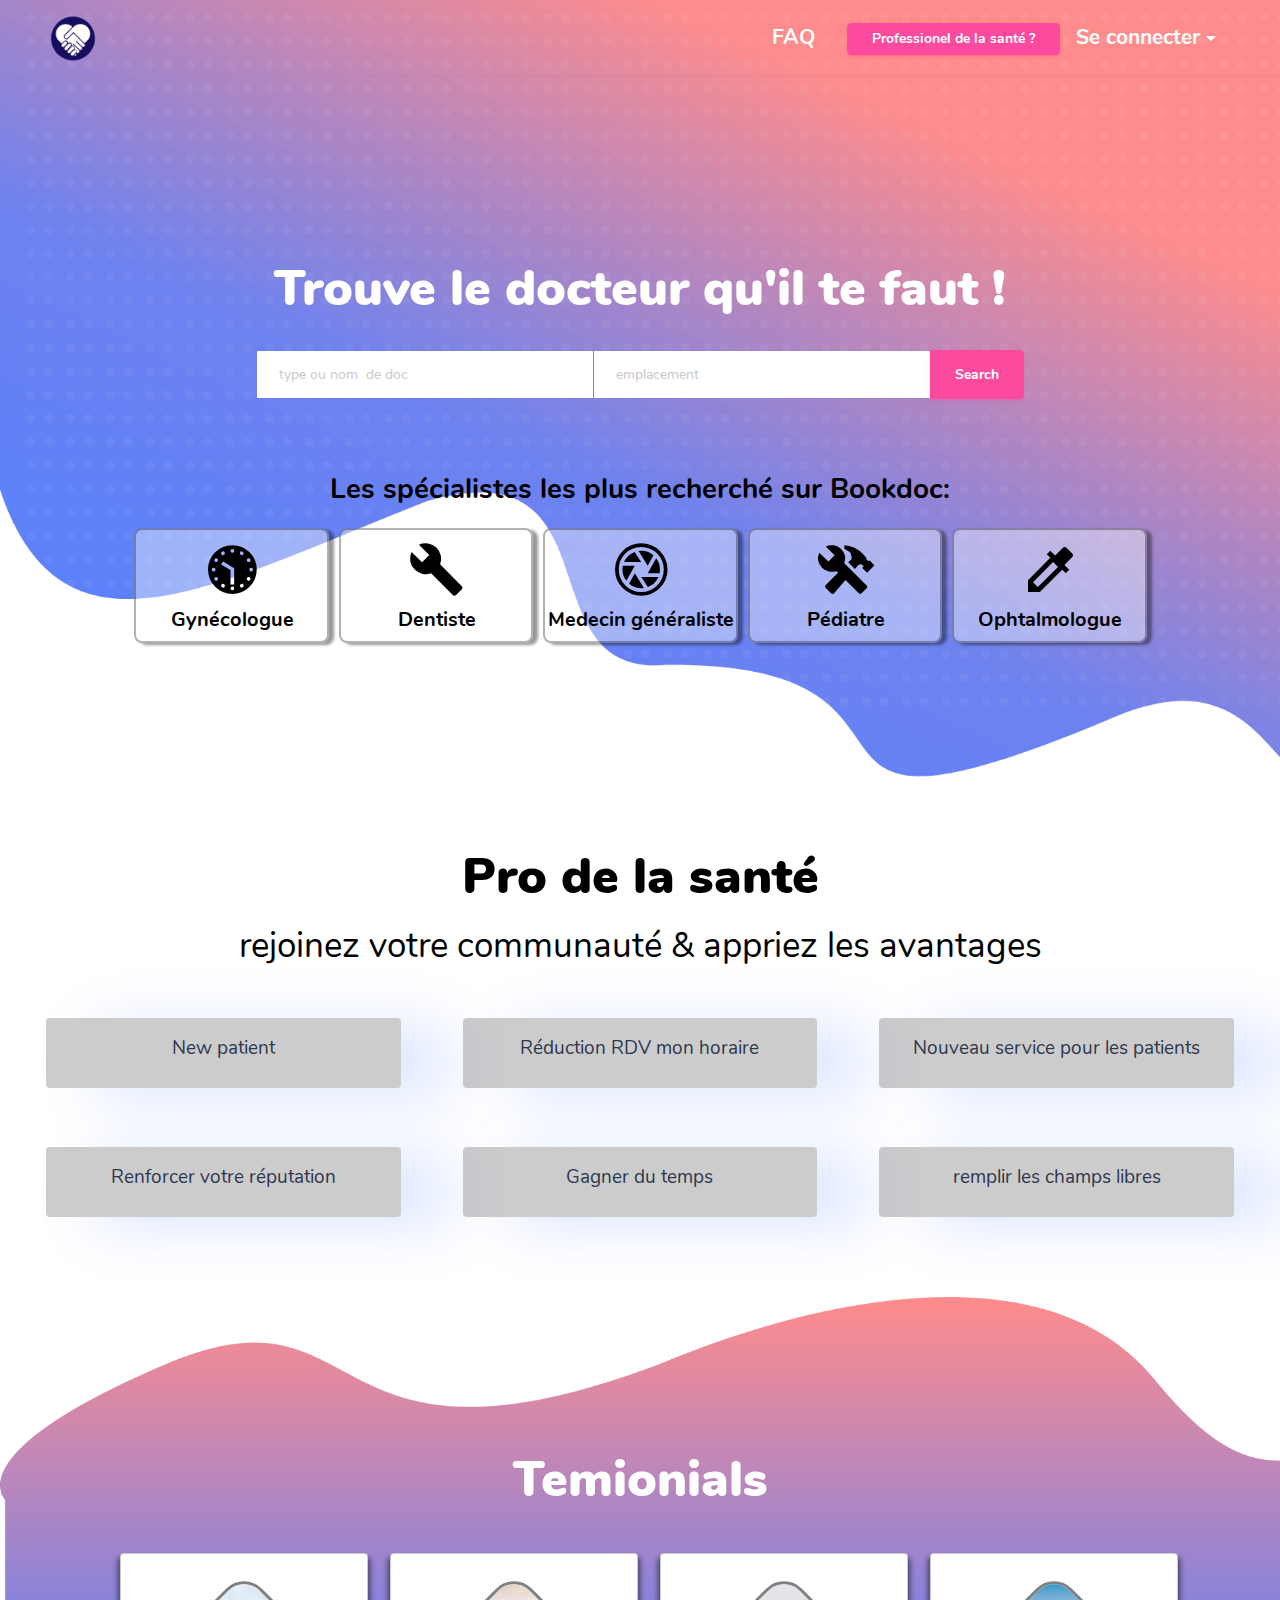
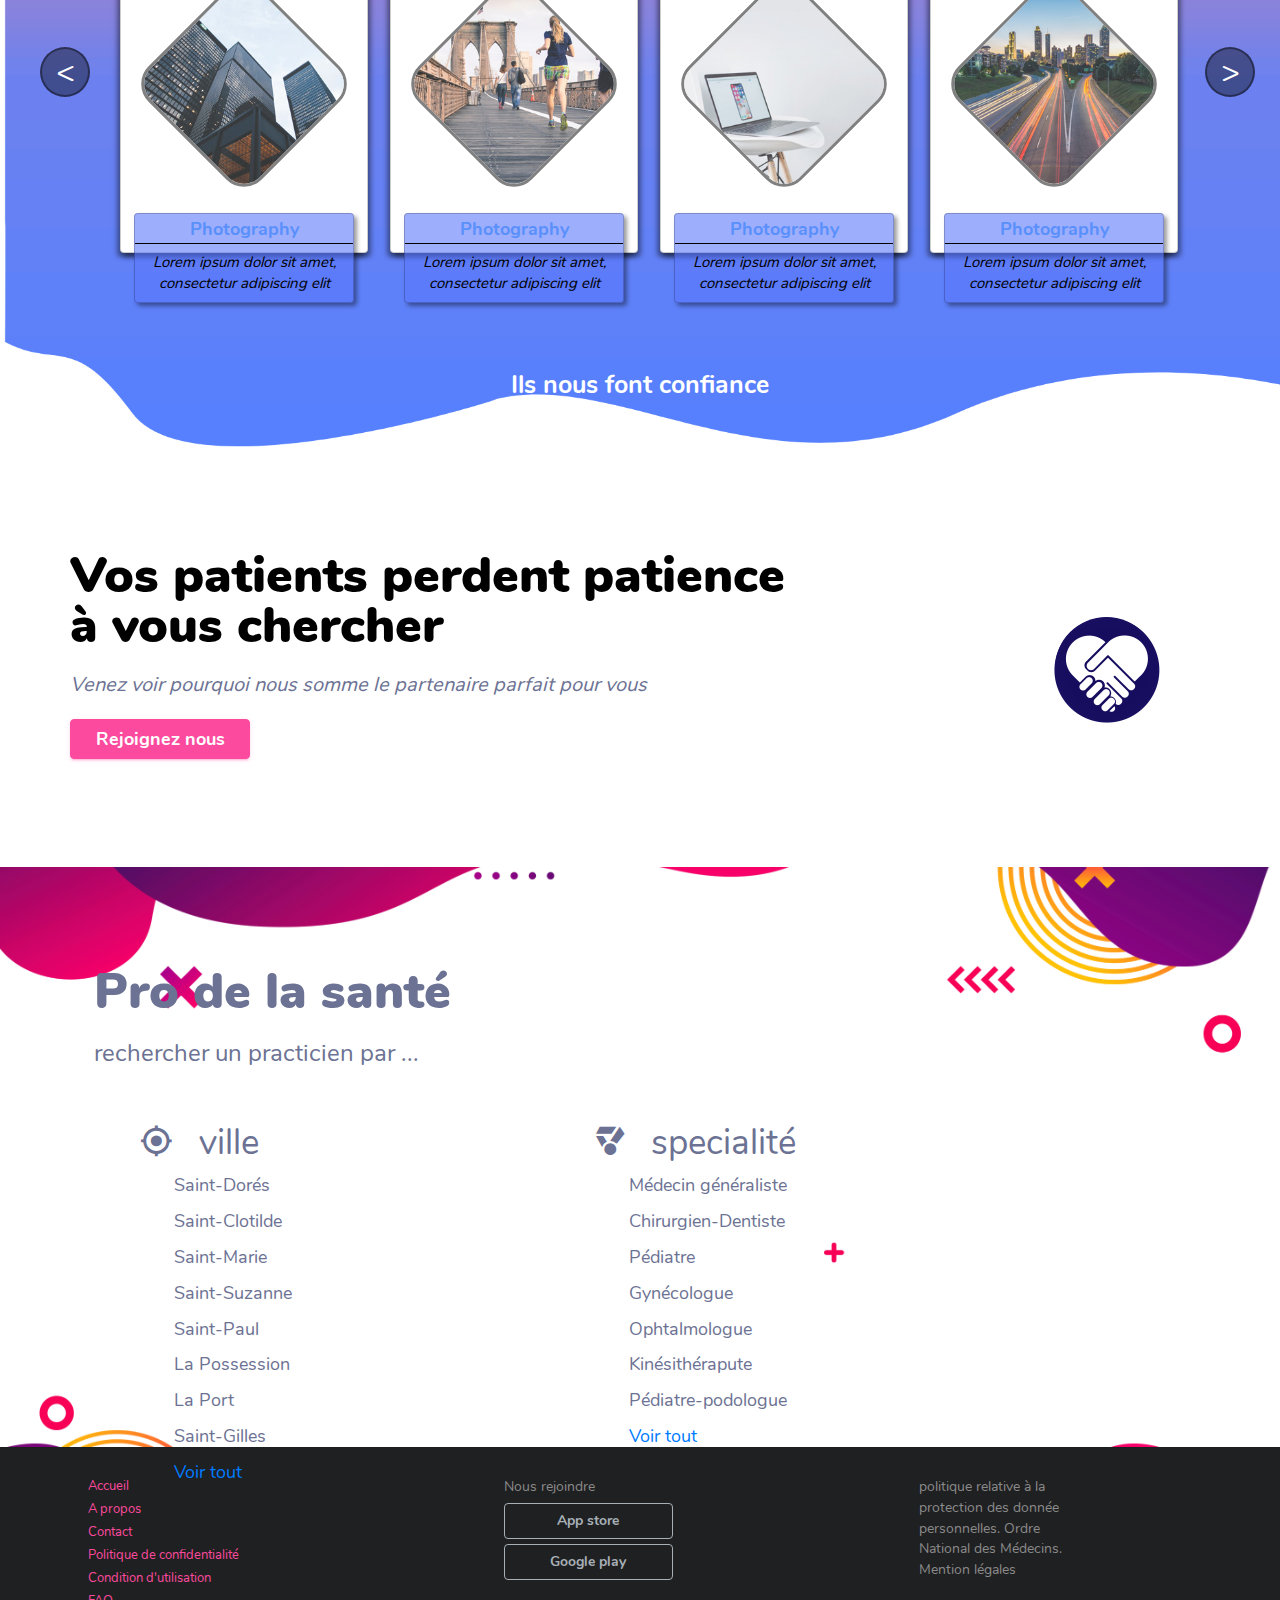
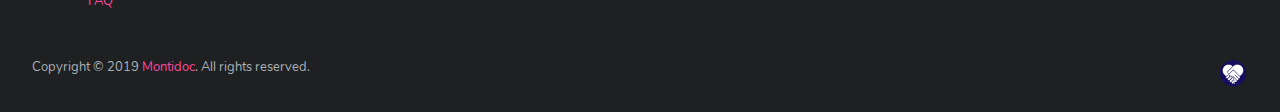
==== commit 3a582534: "v0.0.2" ====
--- a/index.html
+++ b/index.html
@@ -357,85 +357,86 @@
             <h2 class="nav-link">Ils nous font confiance</h2>
         </div>
     </div>
-    <div id="follow" class="px-0">
-        <div class="content-wrapper layouts-preview-main-wrapper">
+    <div id="follow" class="home2" class="">
+        <div class="urbanui-demo-footer my-auto text-left" style="padding: 0 70px">
+            <div class="btn-group dropup mb-4 text-left p-0">
+                <h1>Vos patients perdent patience <br> à vous chercher</h1>
+            </div>
+            <p style="font-size: 20px;"><em>Venez voir pourquoi nous somme le partenaire parfait pour vous</em></p>
+            <div class="my-4">
+                <button class="btn btn-sm btn-primary rejoignez" type="button">Rejoignez nous</button>
+            </div>
+        </div>
+        <div class="anim">
+            <img src="images/log.png">
+        </div>
+    </div>
+    <div id="choice" class="px-5 pt-5">
+         <div class="content-wrapper layouts-preview-main-wrapper">
             <div>
-                <div class="btn-group dropup">
-                    <center>
-                        <h1 class="nav-link">Rejoindre Docdoc</h1>
-                        <h2 class="nav-link">entant que docteur</h2>
-                    </center>
-                </div>
-                <div class="row layouts-preview-wrapper" style="margin-top: 50px">
-                    <div class="col-md-4 grid-margin">
-                    </div>
-                    <div class="col-md-4 grid-margin">
-                        <div class="p-3 preview-item">
-                            <a href="javascript:;">
-                                <div class="item-title">
-                                    <button type="button" class="btn btn-outline-primary btn-icon-text">
-                                        <i class="ion ion-md-key"></i>
-                                        Formulaire
-                                    </button>
-                                </div>
-                            </a>
-                        </div>
-                    </div>
-                    <div class="col-md-4 grid-margin">
+                <div id="onePage" class="btn-group dropup">
+                    <h1 class="nav-link">Pro de la santé</h1>
+                </div>
+                <h2 class="nav-link">rechercher un practicien par ...</h2>
+                <div class="row layouts-preview-wrapper ml-5" style="margin-top: 50px">
+                    <div class="col-md-4">
+                        <div class="title">
+                            <h2><i class="ion ion-md-locate"></i> &nbsp; ville</h2>
+                        </div>
+                        <div class="content">
+                            <p>Saint-Dorés</p>
+                            <p>Saint-Clotilde</p>
+                            <p>Saint-Marie</p>
+                            <p>Saint-Suzanne</p>
+                            <p>Saint-Paul</p>
+                            <p>La Possession</p>
+                            <p>La Port</p>
+                            <p>Saint-Gilles</p>
+                            <p><a href="javascript:;">Voir tout</a></p>
+                        </div>
+                    </div>
+                    <div class="col-md-1">&nbsp;</div>
+                    <div class="col-md-4">
+                        <div class="title">
+                            <h2><i class=" ion ion-md-medal"></i> &nbsp; specialité</h2>
+                        </div>
+                        <div class="content">
+                            <p>Médecin généraliste</p>
+                            <p>Chirurgien-Dentiste</p>
+                            <p>Pédiatre</p>
+                            <p>Gynécologue</p>
+                            <p>Ophtalmologue</p>
+                            <p>Kinésithérapute</p>
+                            <p>Pédiatre-podologue</p>
+                            <p><a href="javascript:;">Voir tout</a></p>
+                        </div>
                     </div>
                 </div>
             </div>
         </div>
     </div>
     <footer class="footer">
-        <div id="features" class="bg-primary text-white">
-            <h4 class="mb-5 text-center py-3">Montidoc</h4>
-            <div class="row">
-                <div class="col-md-3 mb-5 px-5">
-                    <h6>
-                        <i class="ion ion-md-body icon-lg mr-2"></i>
-                        Mention légales
-                    </h6>
-                </div>
-                <div class="col-md-3 mb-5 px-5">
-                    <h6>
-                        <i class="ion ion-md-phone-portrait icon-lg mr-2"></i>
-                        Fully responsive
-                    </h6>
-                </div>
-                <div class="col-md-3 mb-5 px-5">
-                    <h6>
-                        <i class="ion ion-logo-chrome icon-lg mr-2"></i>
-                        spécialité
-                    </h6>
-                </div>
-                <div class="col-md-3 mb-5 px-5">
-                    <h6>
-                        <i class="ion ion-md-calculator icon-lg mr-2"></i>
-                        FAQ
-                    </h6>
-                </div>
-                <div class="col-md-3 mb-5 px-5">
-                    <h6>
-                        <i class="ion ion-md-stats icon-lg mr-2"></i>
-                        Policy
-                    </h6>
-                </div>
-                <div class="col-md-3 mb-5 px-5">
-                    <h6>
-                        <i class="ion ion-md-card icon-lg mr-2"></i>
-                        Condition générale d'utilisation
-                    </h6>
-                </div>
-                <div class="col-md-3 mb-5 px-5">
-                    <h6>
-                        <i class="ion ion-md-hammer icon-lg mr-2"></i>
-                        Tools
-                    </h6>
-                </div>
-            </div>
-        </div>
-        <div class="d-sm-flex justify-content-center justify-content-sm-between">
+        <div class="row">
+            <div class="childBlock col-12 col-lg-3 col-md-3 col-sm-12">
+                <a href="javascript:;">Accueil</a>
+                <a href="javascript:;">A propos</a>
+                <a href="javascript:;">Contact</a>
+                <a href="javascript:;">Politique de confidentialité</a>
+                <a href="javascript:;">Condition d'utilisation</a>
+                <a href="javascript:;">FAQ</a>
+            </div>
+            <div class="col-12 col-lg-1 col-md-1 col-sm-0">&nbsp;</div>
+            <div class="childBlock col-12 col-lg-3 col-md-3 col-sm-12">
+                <p>Nous rejoindre</p>
+                <button type="button" class="btn btn-outline-light btn-fw">App store</button>
+                <button type="button" class="btn btn-outline-light btn-fw">Google play</button>
+            </div>
+            <div class="col-12 col-lg-1 col-md-1 col-sm-0">&nbsp;</div>
+            <div class="childBlock col-12 col-lg-3 col-md-3 col-sm-12">
+                <p>politique relative à la protection des donnée personnelles. Ordre National des Médecins. <br> Mention légales</p>
+            </div>
+        </div>
+        <div class="d-sm-flex justify-content-center justify-content-sm-between mt-5">
             <span class="text-muted text-center text-sm-left d-block d-sm-inline-block">Copyright © 2019 <a href="index.html" target="_blank">Montidoc</a>. All rights reserved.</span>
             <span class="float-none float-sm-right d-block mt-1 mt-sm-0 text-center"> <img src="images/log.png" alt="" style="width: 30px; height: auto"> </span>
         </div>
--- a/css/styles.css
+++ b/css/styles.css
@@ -252,7 +252,7 @@
 	margin-top: 14%;
 }
 
-#home h1, #onePage h1{
+#home h1, #onePage h1, #follow h1{
 	font-size: 50px;
 	font-weight: 900; 
 }
@@ -305,13 +305,13 @@
 	background-size: cover;
 	height: 750px
 }
-
+/*
 #follow h1.nav-link{
 	color: black;
 	font-size: 50px;
 	font-weight: 900;
 }
-
+*/
 #features{
 	margin: 0 auto;
 }
@@ -550,9 +550,9 @@
 
 .anim{
 	background-color: #180e60;
-	position: absolute;
-	top: 260px;
-	right: 150px;
+	position: relative;
+	top: 150px;
+	right: -200px;
 	border-radius: 50%;
 	height: 103px;
 	width: 103px;
@@ -567,12 +567,22 @@
 }
 
 .home2{
-	height: 613px!important;
-}
+	margin: auto;
+	height: 400px!important;
+	display: flex;
+}
+
+/*.home2 * {
+	border: 2px solid red;
+}*/
 
 #choice{
-	height: 560px;
+	height: 580px;
 	background-color: white;
+	background: url(../images/ban.png);
+	background-size: cover;
+	background-position: center top -80px;
+	background-attachment: scroll;
 }
 
 .title h2{
